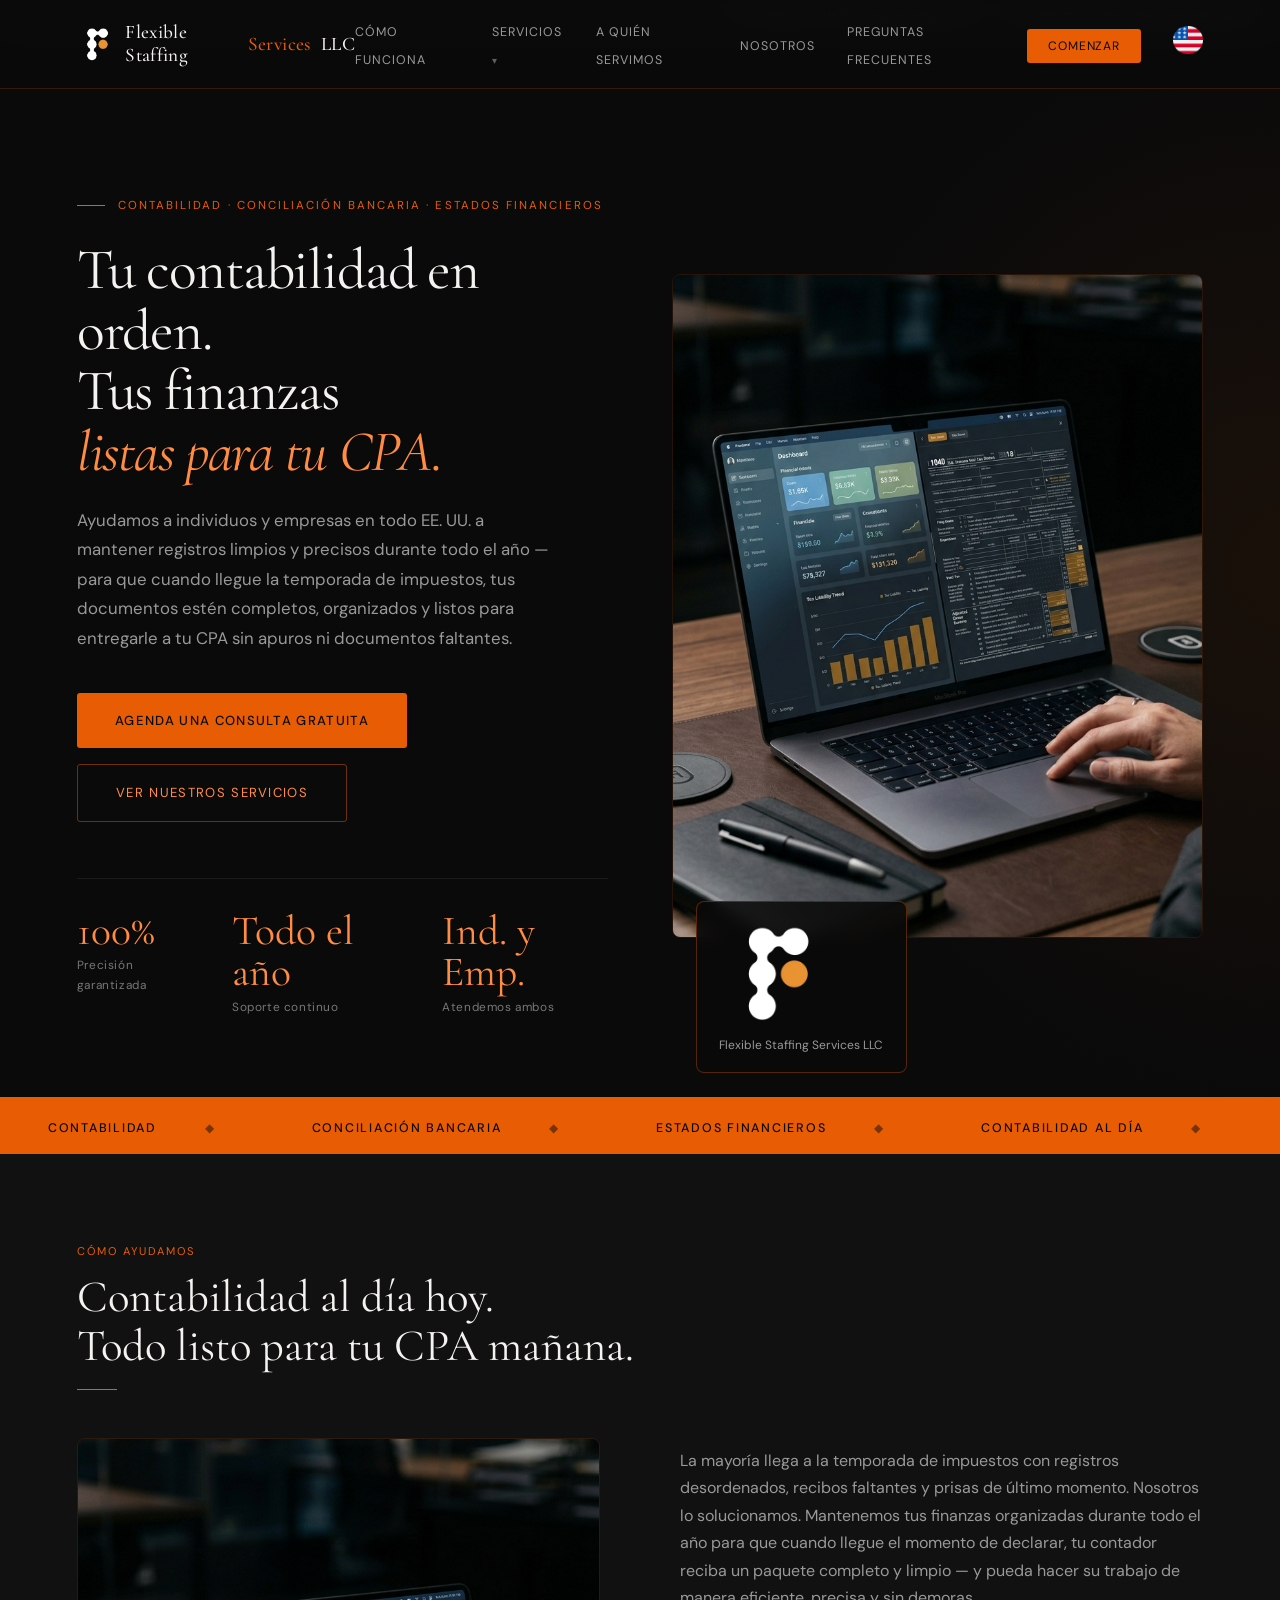
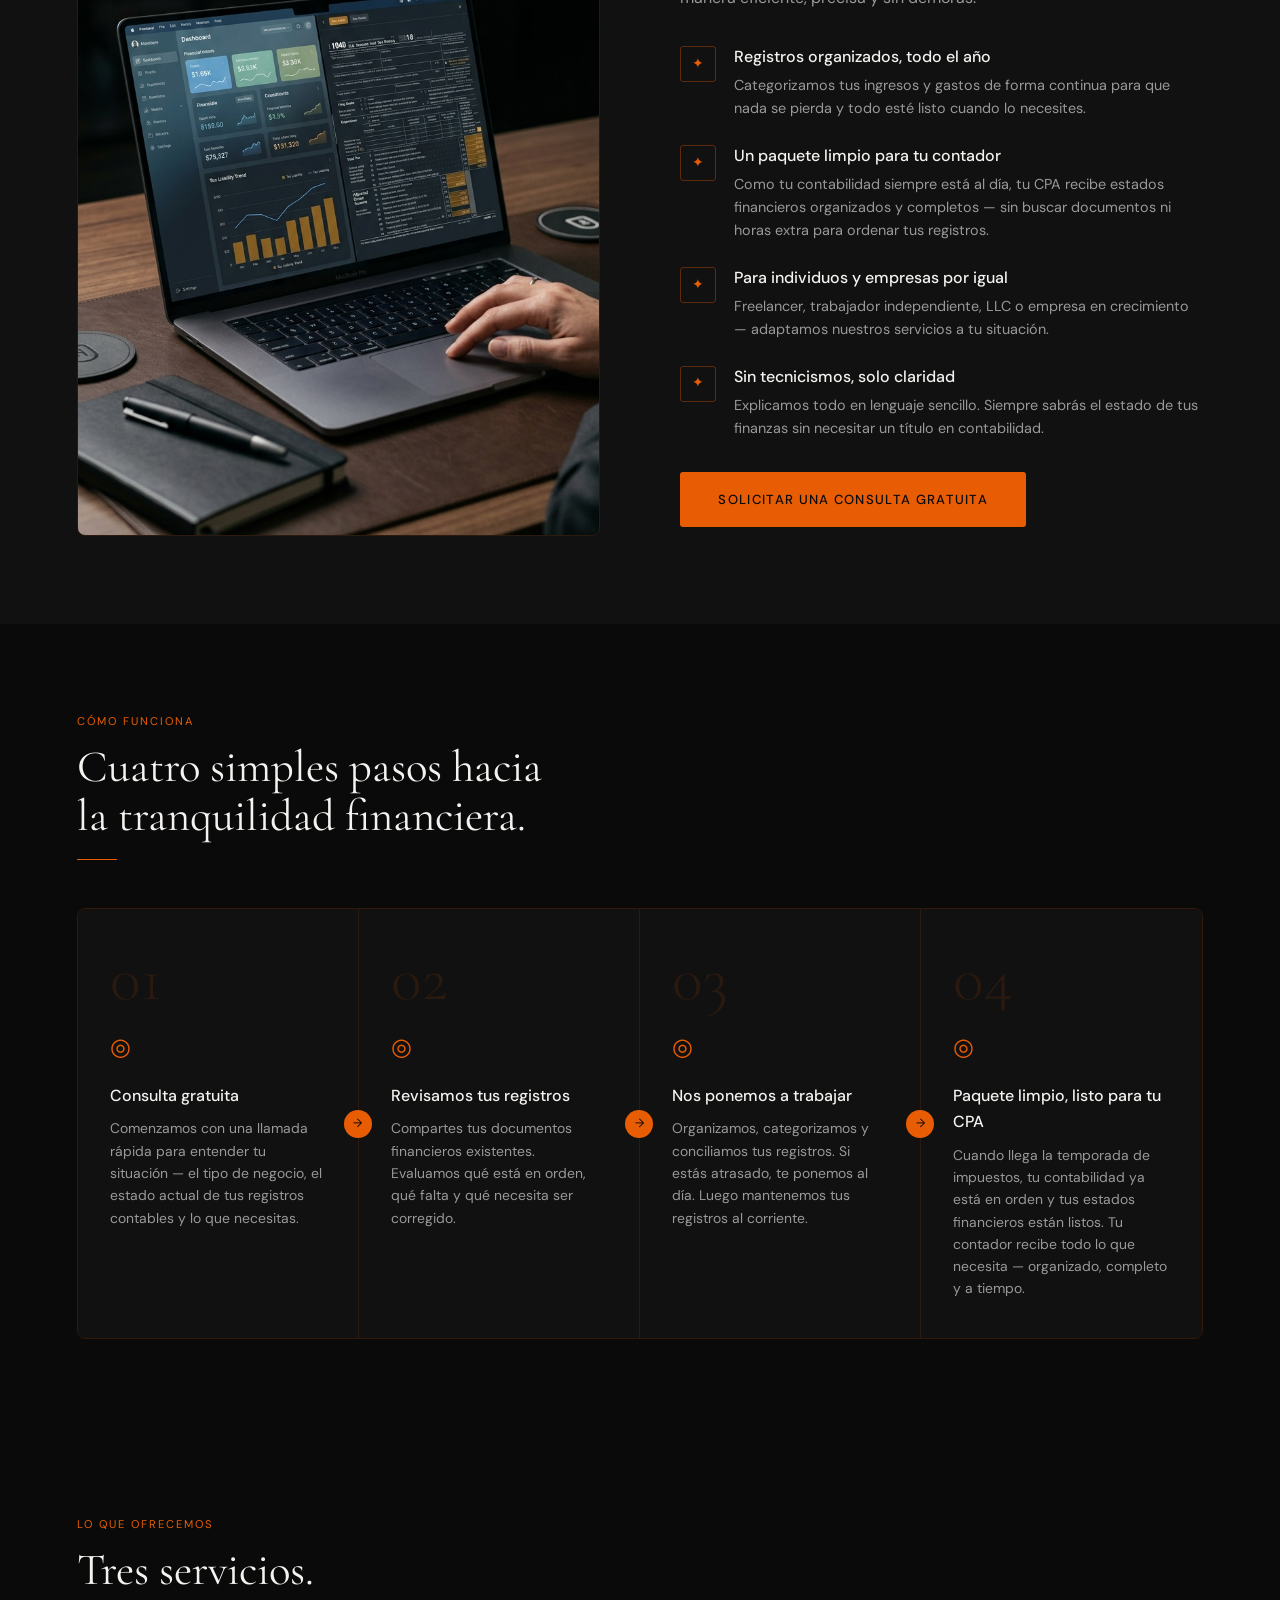
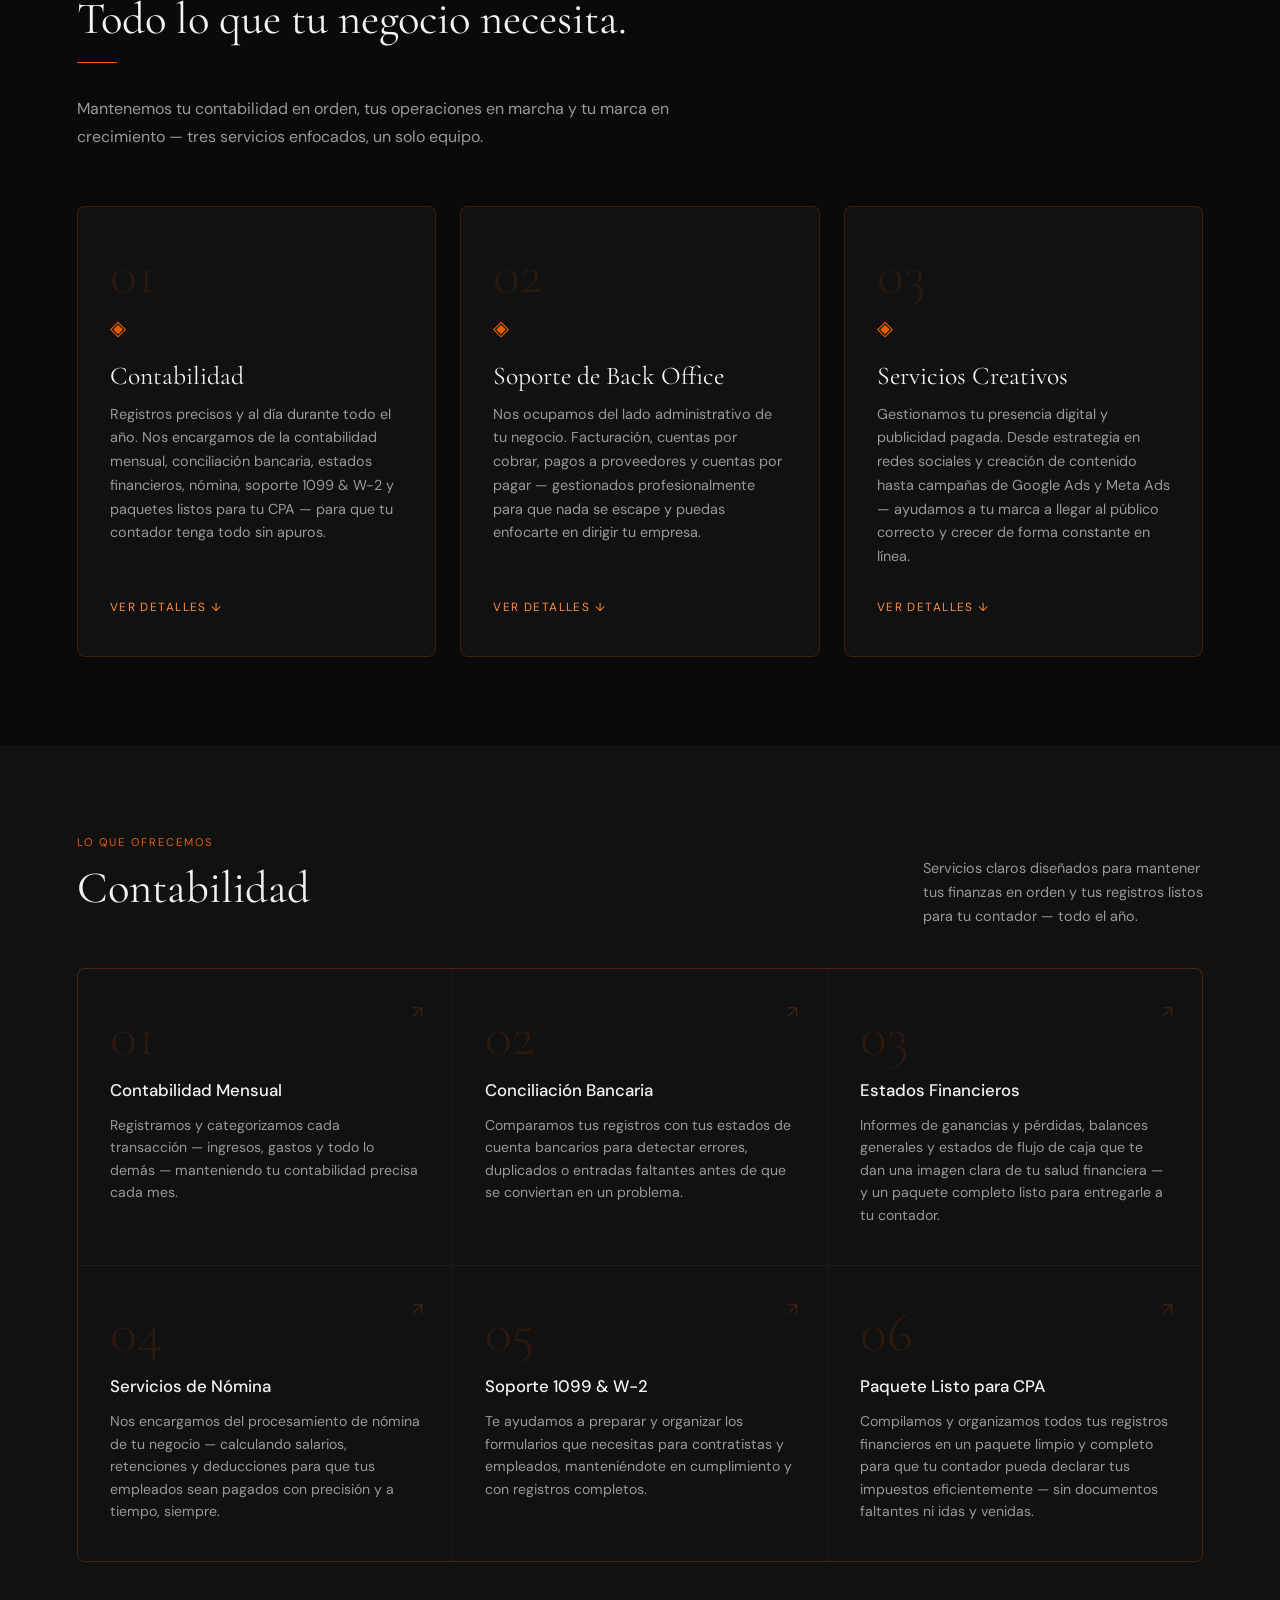
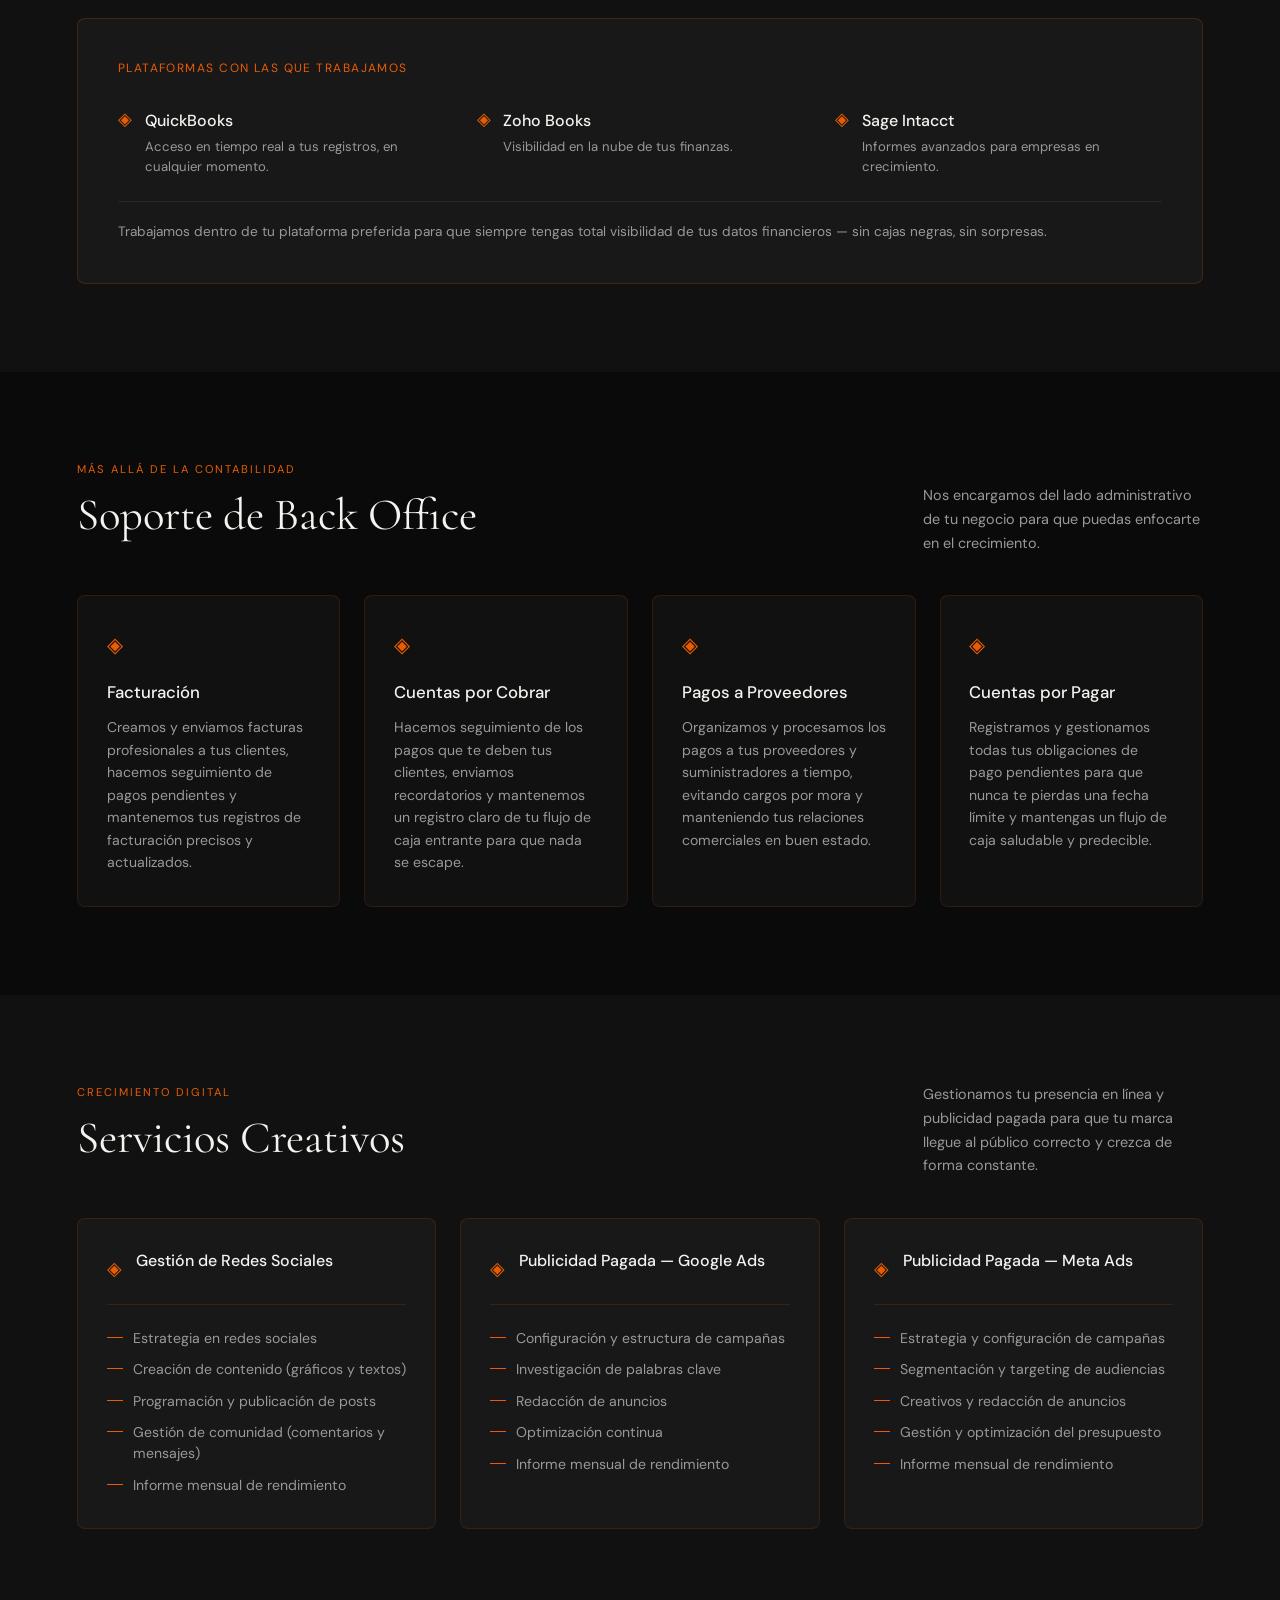
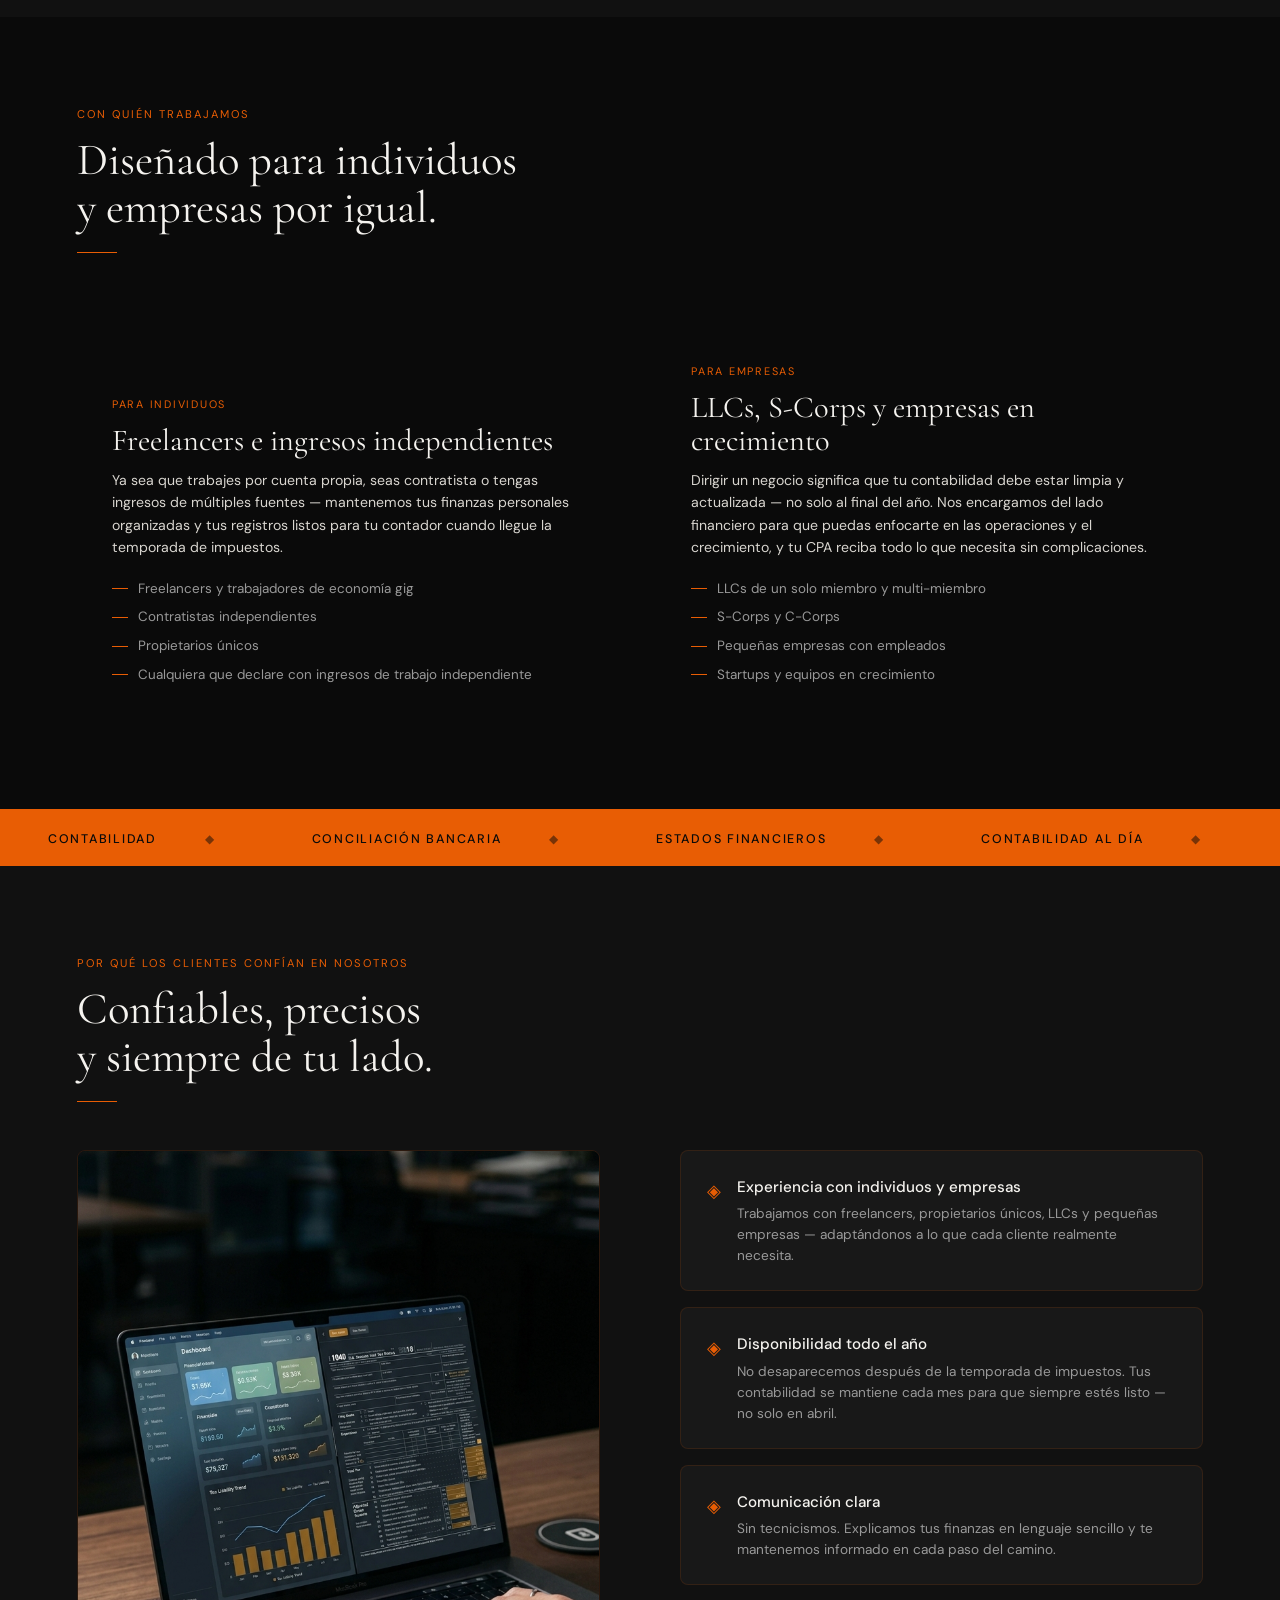
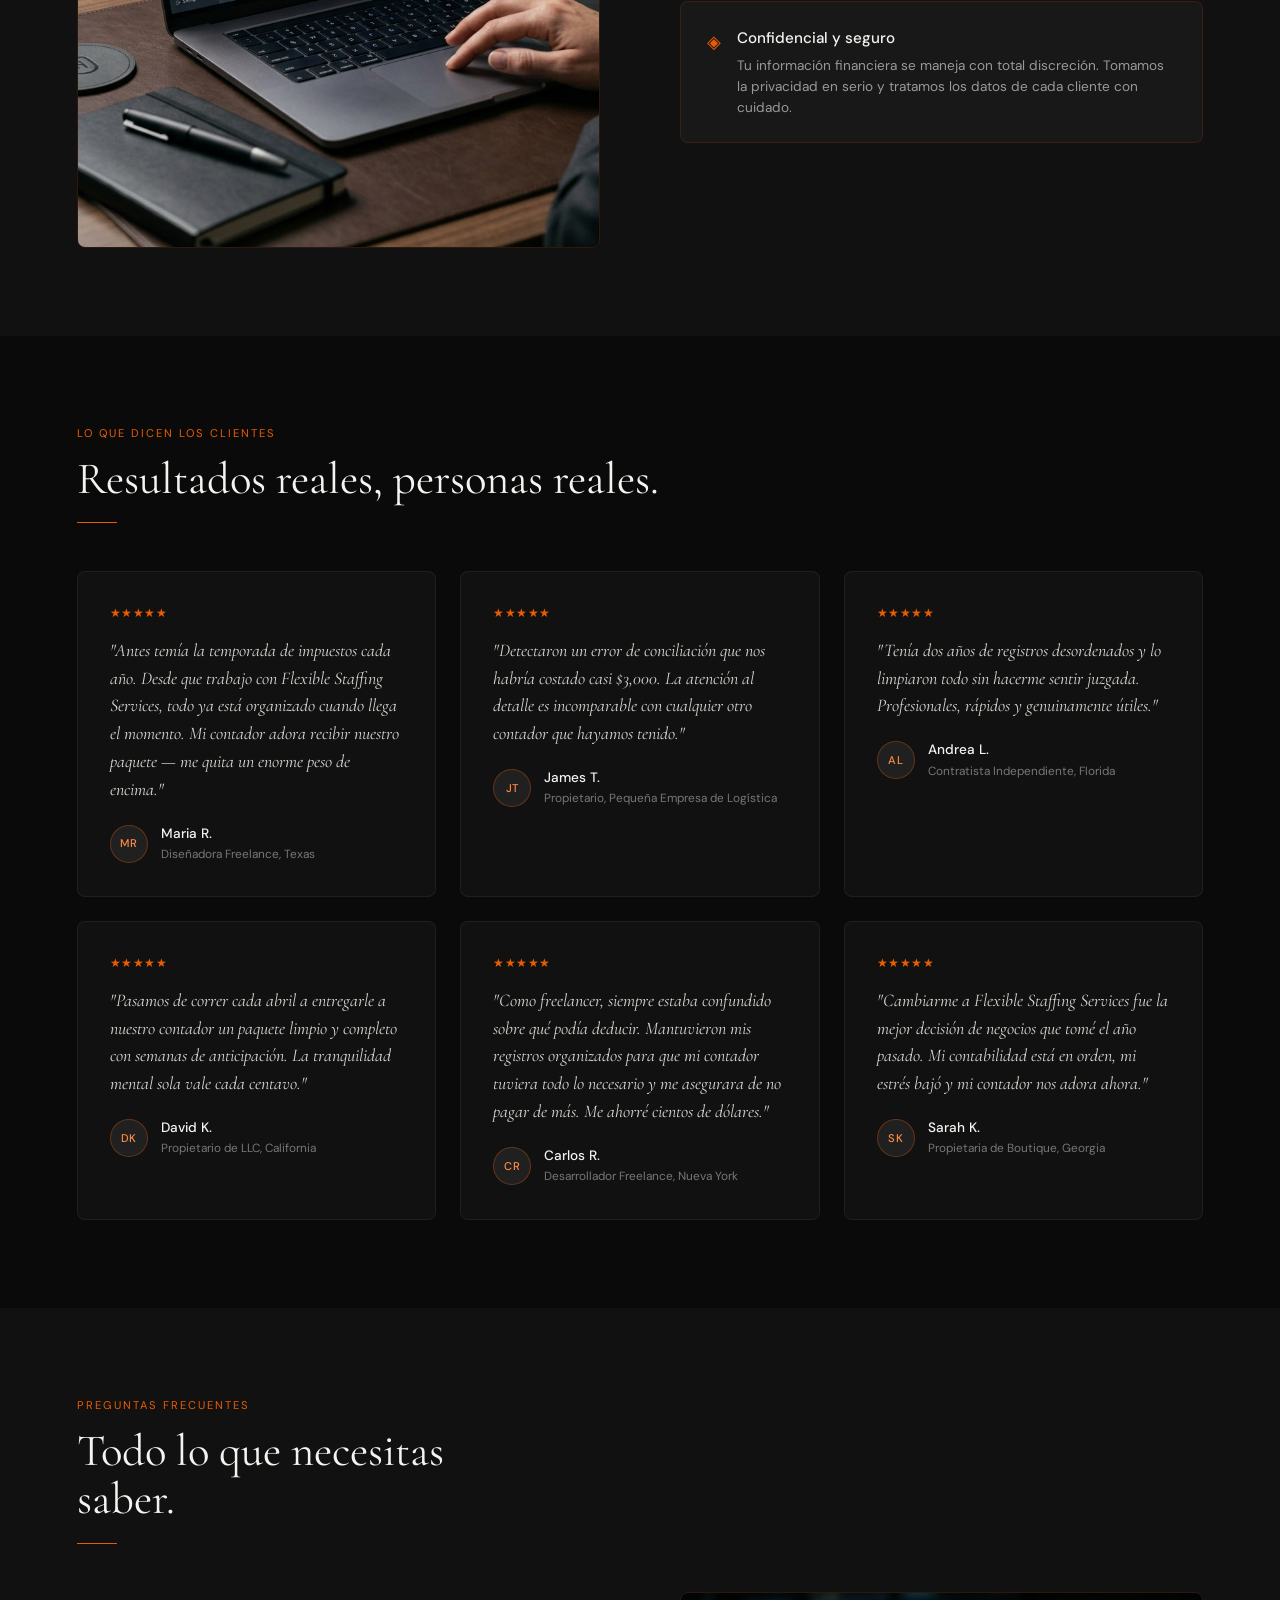
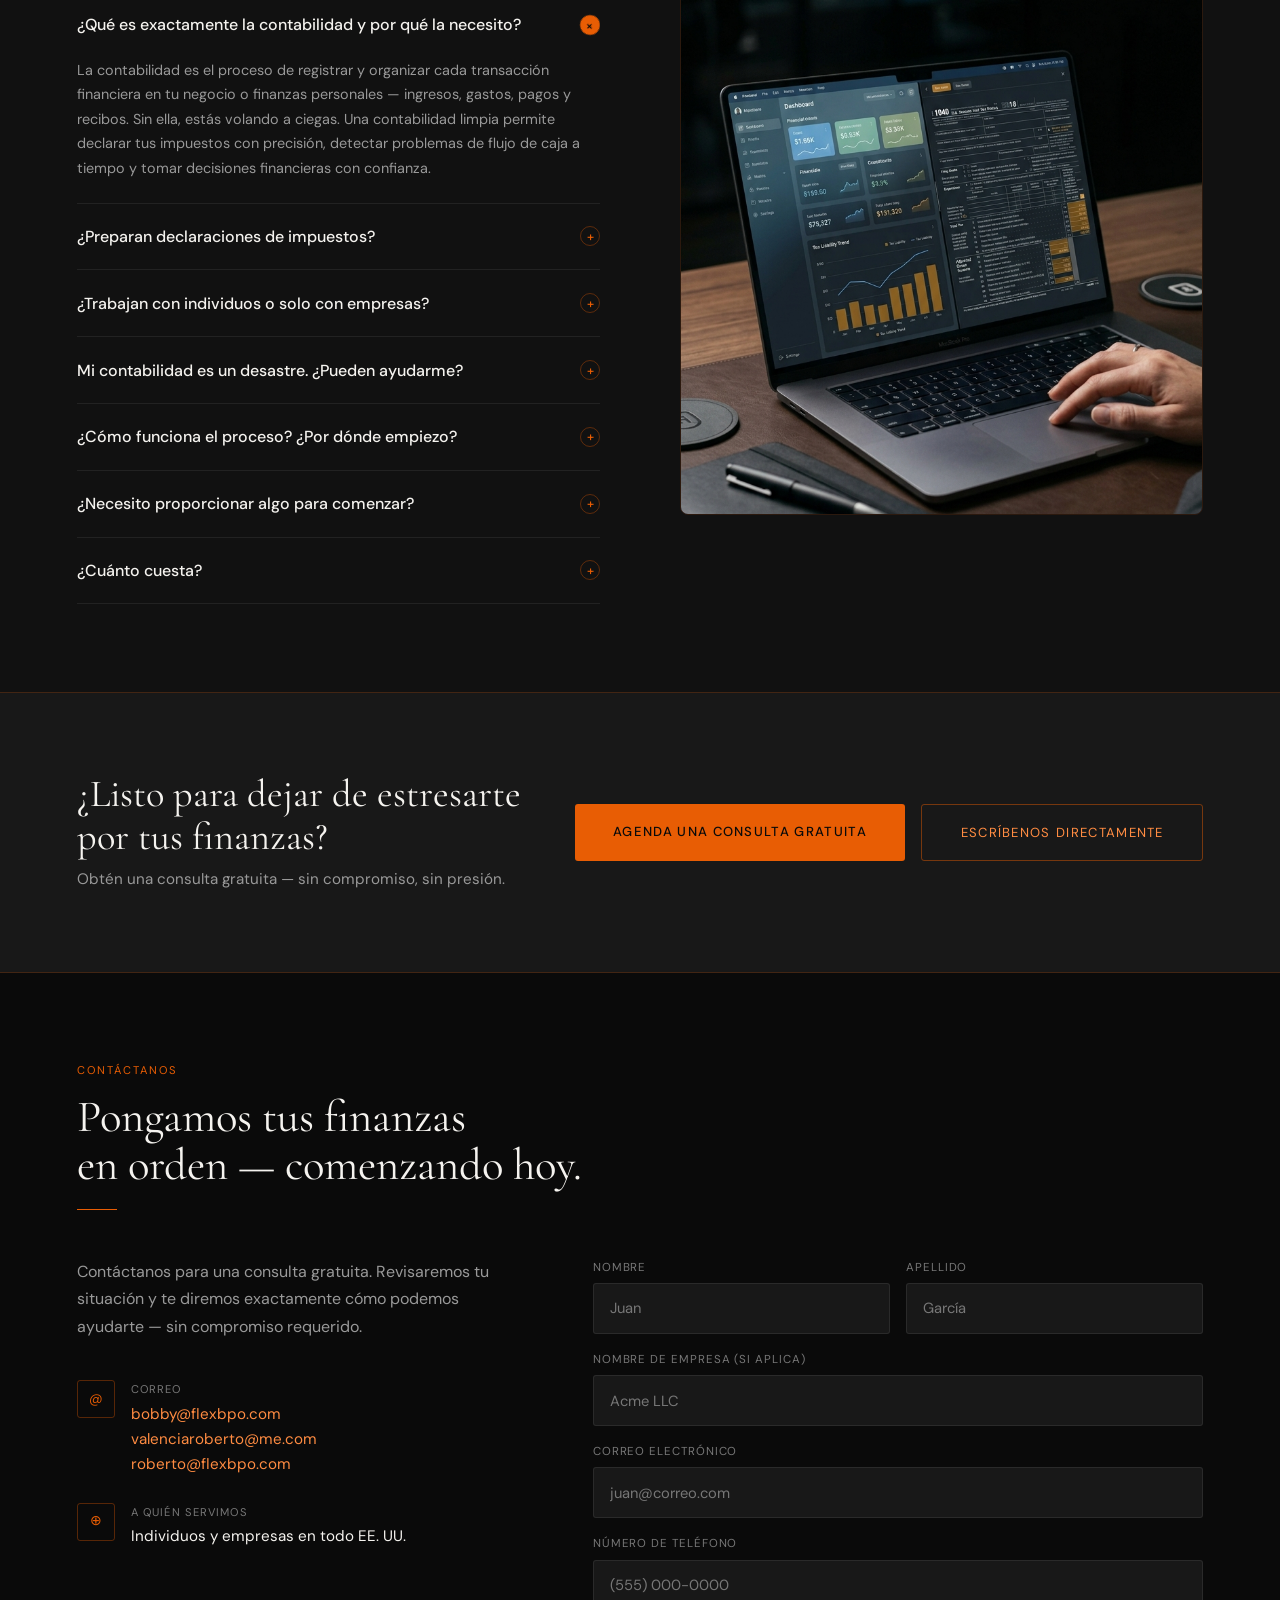
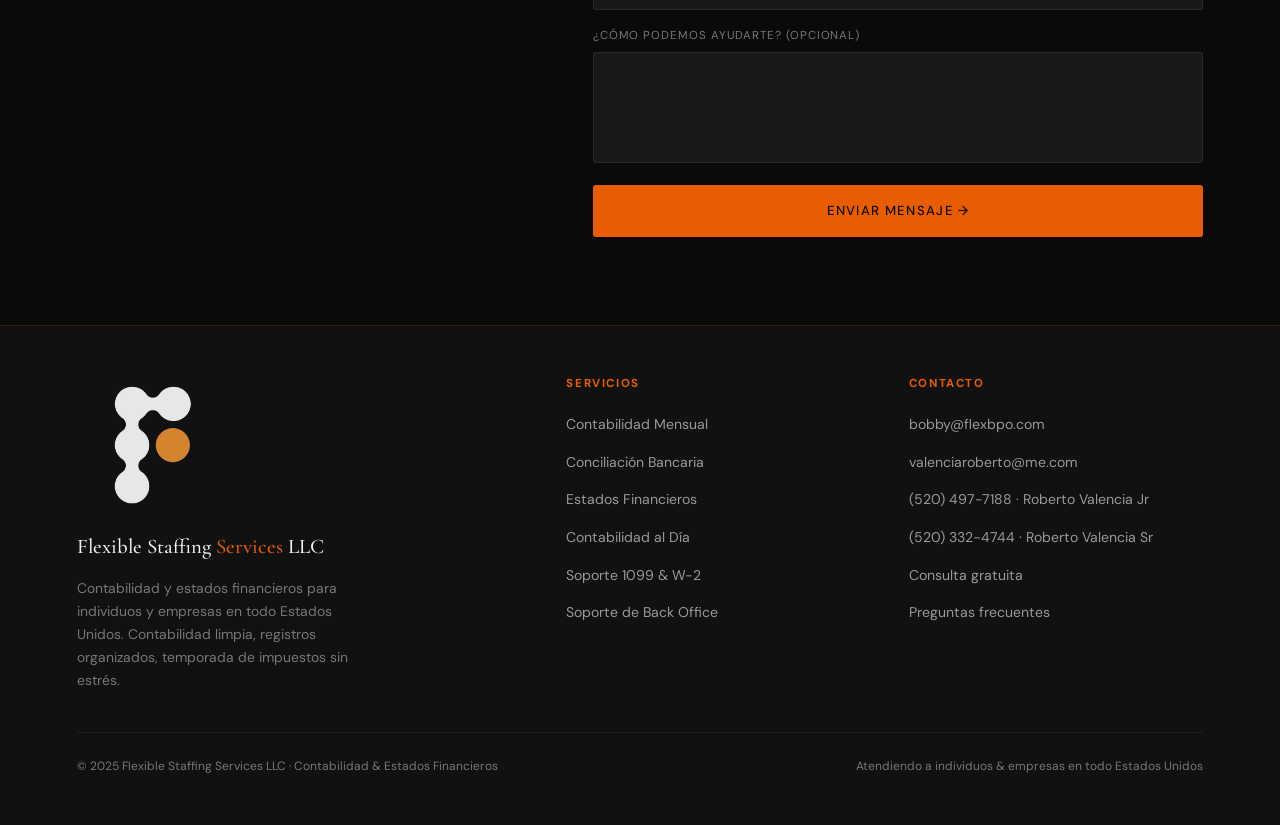
==== index.html @ 92f37fd9 "Add phone numbers to top bar and footer Co-Authored-By: Claude Sonnet 4.6 <noreply@anthropic.com>" ====
<!doctype html>
<html lang="es">
  <head>
    <meta charset="UTF-8" />
    <meta name="viewport" content="width=device-width, initial-scale=1.0" />
    <title>Flexible Staffing Services LLC – Contabilidad y Estados Financieros</title>
    <link
      href="https://fonts.googleapis.com/css2?family=Cormorant+Garamond:ital,wght@0,300;0,400;0,500;1,400&family=DM+Sans:wght@300;400;500&display=swap"
      rel="stylesheet"
    />
    <link rel="stylesheet" href="styles.css">

  </head>
  <body>
    <!-- TOP BAR -->
    <div style="background:#1a1a1a;border-bottom:1px solid #2e2e2e;padding:7px 2rem;display:flex;justify-content:flex-end;align-items:center;gap:2rem;font-size:0.78rem;color:#aaa;flex-wrap:wrap;">
      <a href="tel:5204977188" style="color:#aaa;text-decoration:none;display:flex;align-items:center;gap:6px;">
        <span style="color:var(--gold, #c9a84c);">📞</span>
        <span>(520) 497-7188</span>
        <span style="color:#666;">·</span>
        <span>Roberto Valencia Jr</span>
      </a>
      <a href="tel:5203324744" style="color:#aaa;text-decoration:none;display:flex;align-items:center;gap:6px;">
        <span style="color:var(--gold, #c9a84c);">📞</span>
        <span>(520) 332-4744</span>
        <span style="color:#666;">·</span>
        <span>Roberto Valencia Sr</span>
      </a>
    </div>

    <!-- NAV -->
    <nav>
      <div class="nav-logo">
        <img src="flexbpo-logo-nobg.png" alt="FlexBPO" class="nav-logo-img" style="height:38px;width:auto;max-height:38px;display:block;flex-shrink:0;" />
        Flexible Staffing <span>Services</span> LLC
      </div>
      <ul class="nav-links">
        <li><a href="#solution">Cómo funciona</a></li>
        <li class="nav-dropdown">
          <a href="#services-overview">Servicios</a>
          <ul class="dropdown-menu" style="list-style:none;">
            <li style="list-style:none;"><a href="#services">Contabilidad</a></li>
            <li style="list-style:none;"><a href="#backoffice">Back Office</a></li>
            <li style="list-style:none;"><a href="#creative">Servicios Creativos</a></li>
          </ul>
        </li>
        <li><a href="#who">A quién servimos</a></li>
        <li><a href="#trust">Nosotros</a></li>
        <li><a href="#faq">Preguntas frecuentes</a></li>
        <li><a href="#contact" class="nav-cta">Comenzar</a></li>
            <li><a href="index-en.html">
                <img
                  src="assets/imgs/united-states-circular.png"
                  alt="English"
                  style="width: 30px; height: 28px"
                />
              </a></li>
      </ul>
      <button class="hamburger" id="hamburger" aria-label="Abrir menú">
        <span></span><span></span><span></span>
      </button>
    </nav>

    <div class="mobile-menu" id="mobileMenu">
      <a href="#solution">Cómo funciona</a>
      <a href="#services-overview">Servicios</a>
      <a href="#who">A quién servimos</a>
      <a href="#trust">Nosotros</a>
      <a href="#faq">Preguntas frecuentes</a>
      <a href="#contact" class="mob-cta">Comenzar</a>
      <a href="index-en.html">
        <img
          src="assets/imgs/united-states-circular.png"
          alt="English"
          style="width: 30px; height: 28px"
        />
      </a>
    </div>

    <!-- ── HERO ── -->
    <section class="hero">
      <div class="hero-bg"></div>
      <div class="hero-left">
        <p class="hero-eyebrow">
          Contabilidad · Conciliación Bancaria · Estados Financieros
        </p>
        <h1>
          Tu contabilidad en orden.<br />Tus finanzas<br /><em>listas para tu CPA.</em>
        </h1>
        <p class="hero-sub">
          Ayudamos a individuos y empresas en todo EE. UU. a mantener registros
          limpios y precisos durante todo el año — para que cuando llegue la
          temporada de impuestos, tus documentos estén completos, organizados y
          listos para entregarle a tu CPA sin apuros ni documentos faltantes.
        </p>
        <div class="btn-group">
          <a href="#contact" class="btn-primary"
            >Agenda una consulta gratuita</a
          >
          <a href="#services-overview" class="btn-ghost">Ver nuestros servicios</a>
        </div>
        <div class="hero-stats">
          <div>
            <div class="stat-num">100%</div>
            <div class="stat-label">Precisión garantizada</div>
          </div>
          <div>
            <div class="stat-num">Todo el año</div>
            <div class="stat-label">Soporte continuo</div>
          </div>
          <div>
            <div class="stat-num">Ind. y Emp.</div>
            <div class="stat-label">Atendemos ambos</div>
          </div>
        </div>
      </div>
      <div class="hero-right">
        <div class="hero-img-wrap">
          <img src="/assets/imgs/Gemini_Generated_Image_t8x8gat8x8gat8x8.png" style="width:100%;height:100%;object-fit:cover"/>
          </div>
          <div class="hero-img-badge">
            <img src="flexbpo-logo-nobg.png" alt="FlexBPO" class="hero-badge-logo" />
            <div class="badge-big-label">Flexible Staffing Services LLC</div>
          </div>
        </div>
      </div>
    </section>

    <!-- ── TICKER ── -->
    <div class="ticker-wrap">
      <div class="ticker-track">
        <span class="ticker-item">Contabilidad</span>
        <span class="ticker-item">Conciliación Bancaria</span>
        <span class="ticker-item">Estados Financieros</span>
        <span class="ticker-item">Contabilidad al Día</span>
        <span class="ticker-item">Soporte 1099 &amp; W-2</span>
        <span class="ticker-item">Informes de Ganancias y Pérdidas</span>
        <span class="ticker-item">Individuos y Empresas</span>
        <span class="ticker-item">Soporte Todo el Año</span>
        <!-- duplicate for seamless loop -->
        <span class="ticker-item">Contabilidad</span>
        <span class="ticker-item">Conciliación Bancaria</span>
        <span class="ticker-item">Estados Financieros</span>
        <span class="ticker-item">Contabilidad al Día</span>
        <span class="ticker-item">Soporte 1099 &amp; W-2</span>
        <span class="ticker-item">Informes de Ganancias y Pérdidas</span>
        <span class="ticker-item">Individuos y Empresas</span>
        <span class="ticker-item">Soporte Todo el Año</span>
      </div>
    </div>

    <!-- ── SOLUTION ── -->
    <section class="solution" id="solution">
      <p class="section-tag">Cómo ayudamos</p>
      <h2 class="section-title">
        Contabilidad al día hoy.<br />Todo listo para tu CPA mañana.
      </h2>
      <div class="divider"></div>
      <div class="solution-inner">
        <div class="solution-img-wrap">
          <div class="img-placeholder">
            <img src="/assets/imgs/Gemini_Generated_Image_t8x8gat8x8gat8x8.png" style="width:100%;height:100%;object-fit:cover"/>
          </div>
        </div>
        <div>
          <p class="section-sub" style="margin-bottom: 2rem">
            La mayoría llega a la temporada de impuestos con registros
            desordenados, recibos faltantes y prisas de último momento. Nosotros
            lo solucionamos. Mantenemos tus finanzas organizadas durante todo el
            año para que cuando llegue el momento de declarar, tu contador reciba
            un paquete completo y limpio — y pueda hacer su trabajo de manera
            eficiente, precisa y sin demoras.
          </p>
          <div class="solution-points">
            <div class="point">
              <div class="point-icon">✦</div>
              <div class="point-text">
                <h4>Registros organizados, todo el año</h4>
                <p>
                  Categorizamos tus ingresos y gastos de forma continua para que
                  nada se pierda y todo esté listo cuando lo necesites.
                </p>
              </div>
            </div>
            <div class="point">
              <div class="point-icon">✦</div>
              <div class="point-text">
                <h4>Un paquete limpio para tu contador</h4>
                <p>
                  Como tu contabilidad siempre está al día, tu CPA recibe estados
                  financieros organizados y completos — sin buscar documentos ni
                  horas extra para ordenar tus registros.
                </p>
              </div>
            </div>
            <div class="point">
              <div class="point-icon">✦</div>
              <div class="point-text">
                <h4>Para individuos y empresas por igual</h4>
                <p>
                  Freelancer, trabajador independiente, LLC o empresa en
                  crecimiento — adaptamos nuestros servicios a tu situación.
                </p>
              </div>
            </div>
            <div class="point">
              <div class="point-icon">✦</div>
              <div class="point-text">
                <h4>Sin tecnicismos, solo claridad</h4>
                <p>
                  Explicamos todo en lenguaje sencillo. Siempre sabrás el estado
                  de tus finanzas sin necesitar un título en contabilidad.
                </p>
              </div>
            </div>
          </div>
          <a
            href="#contact"
            class="btn-primary"
            style="display: inline-block; margin-top: 2rem"
            >Solicitar una consulta gratuita</a
          >
        </div>
      </div>
    </section>

    <!-- ── PROCESS ── -->
    <section class="process" id="process">
      <p class="section-tag">Cómo funciona</p>
      <h2 class="section-title">
        Cuatro simples pasos hacia<br />la tranquilidad financiera.
      </h2>
      <div class="divider"></div>
      <div class="process-steps">
        <div class="process-step">
          <div class="step-num">01</div>
          <div class="step-icon">◎</div>
          <h3>Consulta gratuita</h3>
          <p>
            Comenzamos con una llamada rápida para entender tu situación — el
            tipo de negocio, el estado actual de tus registros contables y lo que necesitas.
          </p>
          <div class="step-arrow">→</div>
        </div>
        <div class="process-step">
          <div class="step-num">02</div>
          <div class="step-icon">◎</div>
          <h3>Revisamos tus registros</h3>
          <p>
            Compartes tus documentos financieros existentes. Evaluamos qué está
            en orden, qué falta y qué necesita ser corregido.
          </p>
          <div class="step-arrow">→</div>
        </div>
        <div class="process-step">
          <div class="step-num">03</div>
          <div class="step-icon">◎</div>
          <h3>Nos ponemos a trabajar</h3>
          <p>
            Organizamos, categorizamos y conciliamos tus registros. Si estás
            atrasado, te ponemos al día. Luego mantenemos tus registros al
            corriente.
          </p>
          <div class="step-arrow">→</div>
        </div>
        <div class="process-step">
          <div class="step-num">04</div>
          <div class="step-icon">◎</div>
          <h3>Paquete limpio, listo para tu CPA</h3>
          <p>
            Cuando llega la temporada de impuestos, tu contabilidad ya está en orden
            y tus estados financieros están listos. Tu contador recibe todo lo
            que necesita — organizado, completo y a tiempo.
          </p>
        </div>
      </div>
    </section>

    <!-- ── SERVICES OVERVIEW ── -->
    <section class="services-overview" id="services-overview">
      <p class="section-tag">Lo que ofrecemos</p>
      <h2 class="section-title">Tres servicios.<br />Todo lo que tu negocio necesita.</h2>
      <div class="divider"></div>
      <p class="section-sub" style="max-width: 600px; margin-bottom: 3.5rem">
        Mantenemos tu contabilidad en orden, tus operaciones en marcha y tu marca en crecimiento — tres servicios enfocados, un solo equipo.
      </p>
      <div class="svc-overview-grid">
        <a class="svc-overview-card" href="#services">
          <div class="svc-overview-num">01</div>
          <div class="svc-overview-icon">◈</div>
          <h3>Contabilidad</h3>
          <p>Registros precisos y al día durante todo el año. Nos encargamos de la contabilidad mensual, conciliación bancaria, estados financieros, nómina, soporte 1099 &amp; W-2 y paquetes listos para tu CPA — para que tu contador tenga todo sin apuros.</p>
          <span class="svc-overview-link">Ver detalles ↓</span>
        </a>
        <a class="svc-overview-card" href="#backoffice">
          <div class="svc-overview-num">02</div>
          <div class="svc-overview-icon">◈</div>
          <h3>Soporte de Back Office</h3>
          <p>Nos ocupamos del lado administrativo de tu negocio. Facturación, cuentas por cobrar, pagos a proveedores y cuentas por pagar — gestionados profesionalmente para que nada se escape y puedas enfocarte en dirigir tu empresa.</p>
          <span class="svc-overview-link">Ver detalles ↓</span>
        </a>
        <a class="svc-overview-card" href="#creative">
          <div class="svc-overview-num">03</div>
          <div class="svc-overview-icon">◈</div>
          <h3>Servicios Creativos</h3>
          <p>Gestionamos tu presencia digital y publicidad pagada. Desde estrategia en redes sociales y creación de contenido hasta campañas de Google Ads y Meta Ads — ayudamos a tu marca a llegar al público correcto y crecer de forma constante en línea.</p>
          <span class="svc-overview-link">Ver detalles ↓</span>
        </a>
      </div>
    </section>

    <!-- ── SERVICES ── -->
    <section class="services" id="services">
      <div class="services-header">
        <div>
          <p class="section-tag">Lo que ofrecemos</p>
          <h2 class="section-title">Contabilidad</h2>
        </div>
        <p
          style="max-width: 280px; font-size: 0.9rem; color: var(--gray-light)"
        >
          Servicios claros diseñados para mantener tus finanzas en orden y tus
          registros listos para tu contador — todo el año.
        </p>
      </div>
      <div class="services-grid">
        <div class="service-card" id="service-bookkeeping">
          <div class="service-num">01</div>
          <span class="service-arrow">↗</span>
          <h3>Contabilidad Mensual</h3>
          <p>
            Registramos y categorizamos cada transacción — ingresos, gastos y
            todo lo demás — manteniendo tu contabilidad precisa cada mes.
          </p>
        </div>
        <div class="service-card" id="service-reconciliation">
          <div class="service-num">02</div>
          <span class="service-arrow">↗</span>
          <h3>Conciliación Bancaria</h3>
          <p>
            Comparamos tus registros con tus estados de cuenta bancarios para
            detectar errores, duplicados o entradas faltantes antes de que se
            conviertan en un problema.
          </p>
        </div>
        <div class="service-card" id="service-financials">
          <div class="service-num">03</div>
          <span class="service-arrow">↗</span>
          <h3>Estados Financieros</h3>
          <p>
            Informes de ganancias y pérdidas, balances generales y estados de
            flujo de caja que te dan una imagen clara de tu salud financiera —
            y un paquete completo listo para entregarle a tu contador.
          </p>
        </div>
        <div class="service-card">
          <div class="service-num">04</div>
          <span class="service-arrow">↗</span>
          <h3>Servicios de Nómina</h3>
          <p>
            Nos encargamos del procesamiento de nómina de tu negocio —
            calculando salarios, retenciones y deducciones para que tus
            empleados sean pagados con precisión y a tiempo, siempre.
          </p>
        </div>
        <div class="service-card">
          <div class="service-num">05</div>
          <span class="service-arrow">↗</span>
          <h3>Soporte 1099 &amp; W-2</h3>
          <p>
            Te ayudamos a preparar y organizar los formularios que necesitas
            para contratistas y empleados, manteniéndote en cumplimiento y con
            registros completos.
          </p>
        </div>
        <div class="service-card">
          <div class="service-num">06</div>
          <span class="service-arrow">↗</span>
          <h3>Paquete Listo para CPA</h3>
          <p>
            Compilamos y organizamos todos tus registros financieros en un
            paquete limpio y completo para que tu contador pueda declarar tus
            impuestos eficientemente — sin documentos faltantes ni idas y
            venidas.
          </p>
        </div>
      </div>

      <!-- Platforms -->
      <div class="platforms-block">
        <p class="platforms-label">Plataformas con las que trabajamos</p>
        <div class="platforms-list">
          <div class="platform-item">
            <span class="platform-icon">◈</span>
            <div>
              <div class="platform-name">QuickBooks</div>
              <div class="platform-desc">Acceso en tiempo real a tus registros, en cualquier momento.</div>
            </div>
          </div>
          <div class="platform-item">
            <span class="platform-icon">◈</span>
            <div>
              <div class="platform-name">Zoho Books</div>
              <div class="platform-desc">Visibilidad en la nube de tus finanzas.</div>
            </div>
          </div>
          <div class="platform-item">
            <span class="platform-icon">◈</span>
            <div>
              <div class="platform-name">Sage Intacct</div>
              <div class="platform-desc">Informes avanzados para empresas en crecimiento.</div>
            </div>
          </div>
        </div>
        <p class="platforms-note">Trabajamos dentro de tu plataforma preferida para que siempre tengas total visibilidad de tus datos financieros — sin cajas negras, sin sorpresas.</p>
      </div>
    </section>

    <!-- ── BACK OFFICE ── -->
    <section class="backoffice" id="backoffice">
      <div class="services-header">
        <div>
          <p class="section-tag">Más allá de la contabilidad</p>
          <h2 class="section-title">Soporte de Back Office</h2>
        </div>
        <p
          style="max-width: 280px; font-size: 0.9rem; color: var(--gray-light)"
        >
          Nos encargamos del lado administrativo de tu negocio para que puedas
          enfocarte en el crecimiento.
        </p>
      </div>
      <div class="backoffice-grid">
        <div class="backoffice-card">
          <div class="backoffice-icon">◈</div>
          <h3>Facturación</h3>
          <p>
            Creamos y enviamos facturas profesionales a tus clientes, hacemos
            seguimiento de pagos pendientes y mantenemos tus registros de
            facturación precisos y actualizados.
          </p>
        </div>
        <div class="backoffice-card">
          <div class="backoffice-icon">◈</div>
          <h3>Cuentas por Cobrar</h3>
          <p>
            Hacemos seguimiento de los pagos que te deben tus clientes, enviamos
            recordatorios y mantenemos un registro claro de tu flujo de caja
            entrante para que nada se escape.
          </p>
        </div>
        <div class="backoffice-card">
          <div class="backoffice-icon">◈</div>
          <h3>Pagos a Proveedores</h3>
          <p>
            Organizamos y procesamos los pagos a tus proveedores y suministradores
            a tiempo, evitando cargos por mora y manteniendo tus relaciones
            comerciales en buen estado.
          </p>
        </div>
        <div class="backoffice-card">
          <div class="backoffice-icon">◈</div>
          <h3>Cuentas por Pagar</h3>
          <p>
            Registramos y gestionamos todas tus obligaciones de pago pendientes
            para que nunca te pierdas una fecha límite y mantengas un flujo de
            caja saludable y predecible.
          </p>
        </div>
      </div>
    </section>

    <!-- ── CREATIVE SERVICES ── -->
    <section class="creative" id="creative">
      <div class="services-header">
        <div>
          <p class="section-tag">Crecimiento digital</p>
          <h2 class="section-title">Servicios Creativos</h2>
        </div>
        <p style="max-width: 280px; font-size: 0.9rem; color: var(--gray-light)">
          Gestionamos tu presencia en línea y publicidad pagada para que tu marca llegue al público correcto y crezca de forma constante.
        </p>
      </div>
      <div class="creative-grid">
        <div class="creative-card">
          <div class="creative-card-header">
            <div class="creative-icon">◈</div>
            <h3>Gestión de Redes Sociales</h3>
          </div>
          <ul class="creative-list">
            <li>Estrategia en redes sociales</li>
            <li>Creación de contenido (gráficos y textos)</li>
            <li>Programación y publicación de posts</li>
            <li>Gestión de comunidad (comentarios y mensajes)</li>
            <li>Informe mensual de rendimiento</li>
          </ul>
        </div>
        <div class="creative-card">
          <div class="creative-card-header">
            <div class="creative-icon">◈</div>
            <h3>Publicidad Pagada — Google Ads</h3>
          </div>
          <ul class="creative-list">
            <li>Configuración y estructura de campañas</li>
            <li>Investigación de palabras clave</li>
            <li>Redacción de anuncios</li>
            <li>Optimización continua</li>
            <li>Informe mensual de rendimiento</li>
          </ul>
        </div>
        <div class="creative-card">
          <div class="creative-card-header">
            <div class="creative-icon">◈</div>
            <h3>Publicidad Pagada — Meta Ads</h3>
          </div>
          <ul class="creative-list">
            <li>Estrategia y configuración de campañas</li>
            <li>Segmentación y targeting de audiencias</li>
            <li>Creativos y redacción de anuncios</li>
            <li>Gestión y optimización del presupuesto</li>
            <li>Informe mensual de rendimiento</li>
          </ul>
        </div>
      </div>
    </section>

    <!-- ── WHO WE SERVE ── -->
    <section class="who" id="who">
      <p class="section-tag">Con quién trabajamos</p>
      <h2 class="section-title">
        Diseñado para individuos<br />y empresas por igual.
      </h2>
      <div class="divider"></div>
      <div class="who-grid">
        <div class="who-card">
          <div class="who-card-img"></div>
          <div class="who-card-overlay"></div>
          <div class="who-card-body">
            <div class="who-tag">Para individuos</div>
            <h3>Freelancers e ingresos independientes</h3>
            <p>
              Ya sea que trabajes por cuenta propia, seas contratista o tengas
              ingresos de múltiples fuentes — mantenemos tus finanzas personales
              organizadas y tus registros listos para tu contador cuando llegue
              la temporada de impuestos.
            </p>
            <ul class="who-list">
              <li>Freelancers y trabajadores de economía gig</li>
              <li>Contratistas independientes</li>
              <li>Propietarios únicos</li>
              <li>Cualquiera que declare con ingresos de trabajo independiente</li>
            </ul>
          </div>
        </div>
        <div class="who-card">
          <div class="who-card-img"></div>
          <div class="who-card-overlay"></div>
          <div class="who-card-body">
            <div class="who-tag">Para empresas</div>
            <h3>LLCs, S-Corps y empresas en crecimiento</h3>
            <p>
              Dirigir un negocio significa que tu contabilidad debe estar limpia y
              actualizada — no solo al final del año. Nos encargamos del lado
              financiero para que puedas enfocarte en las operaciones y el
              crecimiento, y tu CPA reciba todo lo que necesita sin complicaciones.
            </p>
            <ul class="who-list">
              <li>LLCs de un solo miembro y multi-miembro</li>
              <li>S-Corps y C-Corps</li>
              <li>Pequeñas empresas con empleados</li>
              <li>Startups y equipos en crecimiento</li>
            </ul>
          </div>
        </div>
      </div>
    </section>

    <!-- ── TICKER ── -->
    <div class="ticker-wrap">
      <div class="ticker-track">
        <span class="ticker-item">Contabilidad</span>
        <span class="ticker-item">Conciliación Bancaria</span>
        <span class="ticker-item">Estados Financieros</span>
        <span class="ticker-item">Contabilidad al Día</span>
        <span class="ticker-item">Soporte 1099 &amp; W-2</span>
        <span class="ticker-item">Informes de Ganancias y Pérdidas</span>
        <span class="ticker-item">Individuos y Empresas</span>
        <span class="ticker-item">Soporte Todo el Año</span>
        <!-- duplicate for seamless loop -->
        <span class="ticker-item">Contabilidad</span>
        <span class="ticker-item">Conciliación Bancaria</span>
        <span class="ticker-item">Estados Financieros</span>
        <span class="ticker-item">Contabilidad al Día</span>
        <span class="ticker-item">Soporte 1099 &amp; W-2</span>
        <span class="ticker-item">Informes de Ganancias y Pérdidas</span>
        <span class="ticker-item">Individuos y Empresas</span>
        <span class="ticker-item">Soporte Todo el Año</span>
      </div>
    </div>

    <!-- ── TRUST ── -->
    <section class="trust" id="trust">
      <p class="section-tag">Por qué los clientes confían en nosotros</p>
      <h2 class="section-title">
        Confiables, precisos<br />y siempre de tu lado.
      </h2>
      <div class="divider"></div>
      <div class="trust-inner">
        <div class="trust-img-wrap">
          <div class="img-placeholder">
            <img src="/assets/imgs/Gemini_Generated_Image_t8x8gat8x8gat8x8.png" style="width:100%;height:100%;object-fit:cover"/>
          </div>
        </div>
        <div class="trust-right">
          <div class="trust-badges">
            <div class="trust-badge">
              <div class="badge-icon">◈</div>
              <div>
                <div class="badge-title">
                  Experiencia con individuos y empresas
                </div>
                <div class="badge-desc">
                  Trabajamos con freelancers, propietarios únicos, LLCs y
                  pequeñas empresas — adaptándonos a lo que cada cliente
                  realmente necesita.
                </div>
              </div>
            </div>
            <div class="trust-badge">
              <div class="badge-icon">◈</div>
              <div>
                <div class="badge-title">Disponibilidad todo el año</div>
                <div class="badge-desc">
                  No desaparecemos después de la temporada de impuestos. Tus
                  contabilidad se mantiene cada mes para que siempre estés listo —
                  no solo en abril.
                </div>
              </div>
            </div>
            <div class="trust-badge">
              <div class="badge-icon">◈</div>
              <div>
                <div class="badge-title">Comunicación clara</div>
                <div class="badge-desc">
                  Sin tecnicismos. Explicamos tus finanzas en lenguaje sencillo
                  y te mantenemos informado en cada paso del camino.
                </div>
              </div>
            </div>
            <div class="trust-badge">
              <div class="badge-icon">◈</div>
              <div>
                <div class="badge-title">Confidencial y seguro</div>
                <div class="badge-desc">
                  Tu información financiera se maneja con total discreción.
                  Tomamos la privacidad en serio y tratamos los datos de cada
                  cliente con cuidado.
                </div>
              </div>
            </div>
          </div>
        </div>
      </div>
    </section>

    <!-- ── TESTIMONIALS ── -->
    <section class="testimonials-section" id="testimonials">
      <p class="section-tag">Lo que dicen los clientes</p>
      <h2 class="section-title">Resultados reales, personas reales.</h2>
      <div class="divider"></div>
      <div class="testimonials-grid">
        <div class="testimonial">
          <div class="stars">★★★★★</div>
          <p class="testimonial-quote">
            "Antes temía la temporada de impuestos cada año. Desde que trabajo
            con Flexible Staffing Services, todo ya está organizado cuando llega
            el momento. Mi contador adora recibir nuestro paquete — me quita un
            enorme peso de encima."
          </p>
          <div class="testimonial-author">
            <div class="author-avatar">MR</div>
            <div>
              <div class="author-name">Maria R.</div>
              <div class="author-role">Diseñadora Freelance, Texas</div>
            </div>
          </div>
        </div>
        <div class="testimonial">
          <div class="stars">★★★★★</div>
          <p class="testimonial-quote">
            "Detectaron un error de conciliación que nos habría costado casi
            $3,000. La atención al detalle es incomparable con cualquier otro
            contador que hayamos tenido."
          </p>
          <div class="testimonial-author">
            <div class="author-avatar">JT</div>
            <div>
              <div class="author-name">James T.</div>
              <div class="author-role">Propietario, Pequeña Empresa de Logística</div>
            </div>
          </div>
        </div>
        <div class="testimonial">
          <div class="stars">★★★★★</div>
          <p class="testimonial-quote">
            "Tenía dos años de registros desordenados y lo limpiaron todo sin
            hacerme sentir juzgada. Profesionales, rápidos y genuinamente
            útiles."
          </p>
          <div class="testimonial-author">
            <div class="author-avatar">AL</div>
            <div>
              <div class="author-name">Andrea L.</div>
              <div class="author-role">Contratista Independiente, Florida</div>
            </div>
          </div>
        </div>
        <div class="testimonial">
          <div class="stars">★★★★★</div>
          <p class="testimonial-quote">
            "Pasamos de correr cada abril a entregarle a nuestro contador un
            paquete limpio y completo con semanas de anticipación. La
            tranquilidad mental sola vale cada centavo."
          </p>
          <div class="testimonial-author">
            <div class="author-avatar">DK</div>
            <div>
              <div class="author-name">David K.</div>
              <div class="author-role">Propietario de LLC, California</div>
            </div>
          </div>
        </div>
        <div class="testimonial">
          <div class="stars">★★★★★</div>
          <p class="testimonial-quote">
            "Como freelancer, siempre estaba confundido sobre qué podía deducir.
            Mantuvieron mis registros organizados para que mi contador tuviera
            todo lo necesario y me asegurara de no pagar de más. Me ahorré
            cientos de dólares."
          </p>
          <div class="testimonial-author">
            <div class="author-avatar">CR</div>
            <div>
              <div class="author-name">Carlos R.</div>
              <div class="author-role">Desarrollador Freelance, Nueva York</div>
            </div>
          </div>
        </div>
        <div class="testimonial">
          <div class="stars">★★★★★</div>
          <p class="testimonial-quote">
            "Cambiarme a Flexible Staffing Services fue la mejor decisión de
            negocios que tomé el año pasado. Mi contabilidad está en orden, mi
            estrés bajó y mi contador nos adora ahora."
          </p>
          <div class="testimonial-author">
            <div class="author-avatar">SK</div>
            <div>
              <div class="author-name">Sarah K.</div>
              <div class="author-role">Propietaria de Boutique, Georgia</div>
            </div>
          </div>
        </div>
      </div>
    </section>

    <!-- ── FAQ ── -->
    <section class="faq" id="faq">
      <p class="section-tag">Preguntas frecuentes</p>
      <h2 class="section-title">Todo lo que necesitas<br />saber.</h2>
      <div class="divider"></div>
      <div class="faq-inner">
        <div class="faq-list">
          <div class="faq-item open">
            <button class="faq-q">
              ¿Qué es exactamente la contabilidad y por qué la necesito?
              <span class="faq-icon">+</span>
            </button>
            <div class="faq-a">
              <p>
                La contabilidad es el proceso de registrar y organizar cada
                transacción financiera en tu negocio o finanzas personales —
                ingresos, gastos, pagos y recibos. Sin ella, estás volando a
                ciegas. Una contabilidad limpia permite declarar tus impuestos con
                precisión, detectar problemas de flujo de caja a tiempo y tomar
                decisiones financieras con confianza.
              </p>
            </div>
          </div>
          <div class="faq-item">
            <button class="faq-q">
              ¿Preparan declaraciones de impuestos?
              <span class="faq-icon">+</span>
            </button>
            <div class="faq-a">
              <p>
                No — y eso es intencional. Nuestro enfoque es la contabilidad y
                los estados financieros: mantener tus registros limpios, precisos
                y organizados durante todo el año. Lo que hacemos es preparar
                todo lo que tu contador necesita para declarar tus impuestos
                eficientemente. Cuando llega la temporada fiscal, tu CPA recibe
                un paquete completo y bien organizado — lo que significa menos
                tiempo (y dinero) de su parte ordenando tus registros.
              </p>
            </div>
          </div>
          <div class="faq-item">
            <button class="faq-q">
              ¿Trabajan con individuos o solo con empresas?
              <span class="faq-icon">+</span>
            </button>
            <div class="faq-a">
              <p>
                Con ambos. Trabajamos con freelancers, contratistas independientes,
                propietarios únicos, LLCs, S-Corps y pequeñas empresas. Ya sea
                que seas una sola persona con ingresos de trabajo independiente
                o una empresa en crecimiento con empleados, adaptamos nuestros
                servicios a tu situación.
              </p>
            </div>
          </div>
          <div class="faq-item">
            <button class="faq-q">
              Mi contabilidad es un desastre. ¿Pueden ayudarme?
              <span class="faq-icon">+</span>
            </button>
            <div class="faq-a">
              <p>
                Por supuesto — es una de las situaciones más comunes con las
                que trabajamos. Ofrecemos servicios de contabilidad al día para
                revisar tus registros, limpiar todo y ponerte completamente al
                corriente. No juzgamos; solo lo arreglamos.
              </p>
            </div>
          </div>
          <div class="faq-item">
            <button class="faq-q">
              ¿Cómo funciona el proceso? ¿Por dónde empiezo?
              <span class="faq-icon">+</span>
            </button>
            <div class="faq-a">
              <p>
                Comienza con una consulta gratuita. Hablaremos de tu situación,
                evaluaremos lo que necesitas y elaboraremos un plan. Desde ahí,
                compartes tus documentos financieros y nos ponemos a trabajar.
                Todo el proceso de incorporación es sencillo y te guiamos en
                cada paso.
              </p>
            </div>
          </div>
          <div class="faq-item">
            <button class="faq-q">
              ¿Necesito proporcionar algo para comenzar?
              <span class="faq-icon">+</span>
            </button>
            <div class="faq-a">
              <p>
                Necesitaremos acceso a tus estados de cuenta bancarios, registros
                existentes (si los tienes) y algunos detalles básicos sobre tus
                ingresos y gastos. Te daremos una lista de verificación clara
                después de tu consulta para que sepas exactamente qué reunir —
                nada más de lo necesario.
              </p>
            </div>
          </div>
          <div class="faq-item">
            <button class="faq-q">
              ¿Cuánto cuesta? <span class="faq-icon">+</span>
            </button>
            <div class="faq-a">
              <p>
                El precio depende del alcance del trabajo — la complejidad de
                tus finanzas, cuántas transacciones tienes por mes y qué
                servicios necesitas. No tenemos tarifas ocultas. Todo se
                discute y acuerda por adelantado. Contáctanos y te daremos
                una cotización clara y honesta.
              </p>
            </div>
          </div>
        </div>
        <div class="faq-img-wrap">
          <div class="img-placeholder">
            <img src="/assets/imgs/Gemini_Generated_Image_t8x8gat8x8gat8x8.png" style="width:100%;height:100%;object-fit:cover"/>
          </div>
        </div>
      </div>
    </section>

    <!-- ── CTA BANNER ── -->
    <div class="cta-banner">
      <div class="cta-banner-text">
        <h2>¿Listo para dejar de estresarte<br />por tus finanzas?</h2>
        <p>Obtén una consulta gratuita — sin compromiso, sin presión.</p>
      </div>
      <div class="cta-banner-btns">
        <a href="#contact" class="btn-primary">Agenda una consulta gratuita</a>
        <a href="mailto:bobby@flexbpo.com" class="btn-ghost"
          >Escríbenos directamente</a
        >
      </div>
    </div>

    <!-- ── CONTACT ── -->
    <section class="contact" id="contact">
      <p class="section-tag">Contáctanos</p>
      <h2 class="section-title">
        Pongamos tus finanzas<br />en orden — comenzando hoy.
      </h2>
      <div class="divider"></div>
      <div class="contact-wrap">
        <div class="contact-info-block">
          <p class="section-sub" style="margin-bottom: 2.5rem">
            Contáctanos para una consulta gratuita. Revisaremos tu situación y
            te diremos exactamente cómo podemos ayudarte — sin compromiso
            requerido.
          </p>
          <div class="contact-detail">
            <div class="contact-icon">@</div>
            <div>
              <div class="contact-label">Correo</div>
              <div class="contact-val">
                <a href="mailto:bobby@flexbpo.com">bobby@flexbpo.com</a>
                 <br><a href="mailto:valenciaroberto@me.com"
                  >valenciaroberto@me.com</a
                ><br><a>roberto@flexbpo.com</a>
              </div>
            </div>
          </div>

          <div class="contact-detail">
            <div class="contact-icon">⊕</div>
            <div>
              <div class="contact-label">A quién servimos</div>
              <div class="contact-val">
                Individuos y empresas en todo EE. UU.
              </div>
            </div>
          </div>
        </div>
        <div>
          <div class="form-grid">
            <div class="form-group">
              <label>Nombre</label><input type="text" placeholder="Juan" />
            </div>
            <div class="form-group">
              <label>Apellido</label><input type="text" placeholder="García" />
            </div>
            <div class="form-group full">
              <label>Nombre de empresa (si aplica)</label
              ><input type="text" placeholder="Acme LLC" />
            </div>
            <div class="form-group full">
              <label>Correo electrónico</label
              ><input type="email" placeholder="juan@correo.com" />
            </div>
            <div class="form-group full">
              <label>Número de teléfono</label
              ><input type="tel" placeholder="(555) 000-0000" />
            </div>
            <div class="form-group full">
              <label>¿Cómo podemos ayudarte? (opcional)</label
              ><textarea
                rows="4"
                placeholder=""
              ></textarea>
            </div>
            <div class="form-submit">
              <button type="button">Enviar mensaje →</button>
            </div>
          </div>
        </div>
      </div>
    </section>

    <!-- ── FOOTER ── -->
    <footer>
      <div class="footer-inner">
        <div class="footer-brand">
          <img src="flexbpo-logo-nobg.png" alt="FlexBPO" class="footer-logo-img" />
          <div class="footer-logo">
            Flexible Staffing <span>Services</span> LLC
          </div>
          <p class="footer-tagline">
            Contabilidad y estados financieros para individuos y empresas en
            todo Estados Unidos. Contabilidad limpia, registros organizados,
            temporada de impuestos sin estrés.
          </p>
        </div>
        <div class="footer-col">
          <h4>Servicios</h4>
          <ul>
            <li><a href="#services">Contabilidad Mensual</a></li>
            <li><a href="#services">Conciliación Bancaria</a></li>
            <li><a href="#services">Estados Financieros</a></li>
            <li><a href="#services">Contabilidad al Día</a></li>
            <li><a href="#services">Soporte 1099 &amp; W-2</a></li>
            <li><a href="#backoffice">Soporte de Back Office</a></li>
          </ul>
        </div>
        <div class="footer-col">
          <h4>Contacto</h4>
          <ul>
            <li><a href="mailto:bobby@flexbpo.com">bobby@flexbpo.com</a></li>
            <li>
              <a href="mailto:valenciaroberto@me.com">valenciaroberto@me.com</a>
            </li>
            <li><a href="tel:5204977188">(520) 497-7188 · Roberto Valencia Jr</a></li>
            <li><a href="tel:5203324744">(520) 332-4744 · Roberto Valencia Sr</a></li>
            <li><a href="#contact">Consulta gratuita</a></li>
            <li><a href="#faq">Preguntas frecuentes</a></li>
          </ul>
        </div>
      </div>
      <div class="footer-bottom">
        <div class="footer-copy">
          © 2025 Flexible Staffing Services LLC · Contabilidad &amp; Estados Financieros
        </div>
        <div class="footer-copy">
          Atendiendo a individuos &amp; empresas en todo Estados Unidos
        </div>
      </div>
    </footer>

    <script>
      // Hamburger
      const hamburger = document.getElementById("hamburger");
      const mobileMenu = document.getElementById("mobileMenu");
      mobileMenu.querySelectorAll("a").forEach((a) => {
        a.addEventListener("click", () => {
          hamburger.classList.remove("open");
          mobileMenu.classList.remove("open");
          document.body.style.overflow = "";
        });
      });
      hamburger.addEventListener("click", () => {
        hamburger.classList.toggle("open");
        mobileMenu.classList.toggle("open");
        document.body.style.overflow = mobileMenu.classList.contains("open")
          ? "hidden"
          : "";
      });

      // FAQ accordion
      document.querySelectorAll(".faq-q").forEach((btn) => {
        btn.addEventListener("click", () => {
          const item = btn.parentElement;
          const isOpen = item.classList.contains("open");
          document
            .querySelectorAll(".faq-item")
            .forEach((i) => i.classList.remove("open"));
          if (!isOpen) item.classList.add("open");
        });
      });
    </script>
  </body>
</html>
---- styles.css ----
*,
*::before,
*::after {
  box-sizing: border-box;
  margin: 0;
  padding: 0;
}
:root {
  --black: #0a0a0a;
  --black-2: #111111;
  --black-3: #181818;
  --black-4: #202020;
  --black-5: #282828;
  --orange: #e85d04;
  --orange-bright: #ff6b1a;
  --orange-pale: #ff8c42;
  --orange-border: rgba(232, 93, 4, 0.35);
  --orange-dim: rgba(232, 93, 4, 0.08);
  --white: #f5f3ef;
  --white-soft: #d9d6d0;
  --gray: #777;
  --gray-light: #999;
  --radius: 3px;
  --radius-lg: 8px;
}
html {
  scroll-behavior: smooth;
}
body {
  font-family: "DM Sans", sans-serif;
  background: var(--black);
  color: var(--white);
  font-size: 17px;
  line-height: 1.65;
  overflow-x: hidden;
}

/* ── NAV ── */
nav {
  position: fixed;
  top: 0;
  left: 0;
  right: 0;
  z-index: 100;
  display: flex;
  align-items: center;
  justify-content: space-between;
  padding: 1rem 6%;
  background: rgba(10, 10, 10, 0.93);
  backdrop-filter: blur(14px);
  border-bottom: 0.5px solid rgba(232, 93, 4, 0.2);
}
.nav-logo {
  font-family: "Cormorant Garamond", serif;
  font-size: 1.2rem;
  font-weight: 500;
  color: var(--white);
  letter-spacing: 0.02em;
  line-height: 1.2;
  display: flex;
  align-items: center;
  gap: 0.65rem;
}
.nav-logo span {
  color: var(--orange);
}
.nav-logo-img {
  height: 42px;
  max-height: 42px;
  width: auto;
  max-width: 44px;
  flex-shrink: 0;
  display: block;
  object-fit: contain;
}
.nav-links {
  list-style: none;
  display: flex;
  gap: 2rem;
  align-items: center;
}
.nav-links a {
  text-decoration: none;
  font-size: 0.78rem;
  letter-spacing: 0.08em;
  text-transform: uppercase;
  color: var(--gray-light);
  transition: color 0.2s;
}
.nav-links a:hover {
  color: var(--orange);
}
.nav-cta {
  font-size: 0.76rem !important;
  color: var(--black) !important;
  background: var(--orange);
  padding: 0.55rem 1.3rem;
  border-radius: var(--radius);
  transition: background 0.2s !important;
}
.nav-cta:hover {
  background: var(--orange-bright) !important;
}
.hamburger {
  display: none;
  flex-direction: column;
  justify-content: center;
  gap: 5px;
  cursor: pointer;
  background: none;
  border: none;
  padding: 4px;
}
.hamburger span {
  display: block;
  width: 22px;
  height: 1.5px;
  background: var(--white);
  border-radius: 2px;
  transition:
    transform 0.25s,
    opacity 0.2s;
}
.hamburger.open span:nth-child(1) {
  transform: translateY(6.5px) rotate(45deg);
}
.hamburger.open span:nth-child(2) {
  opacity: 0;
}
.hamburger.open span:nth-child(3) {
  transform: translateY(-6.5px) rotate(-45deg);
}
.mobile-menu {
  display: none;
  position: fixed;
  top: 0;
  left: 0;
  right: 0;
  bottom: 0;
  z-index: 99;
  background: rgba(10, 10, 10, 0.97);
  flex-direction: column;
  align-items: center;
  justify-content: center;
  gap: 2.5rem;
}
.mobile-menu.open {
  display: flex;
}
.mobile-menu a {
  text-decoration: none;
  font-size: 1.6rem;
  font-family: "Cormorant Garamond", serif;
  color: var(--white);
  transition: color 0.2s;
}
.mobile-menu a:hover {
  color: var(--orange);
}
.mob-cta {
  font-family: "DM Sans", sans-serif !important;
  font-size: 0.85rem !important;
  letter-spacing: 0.1em;
  text-transform: uppercase;
  background: var(--orange);
  color: var(--black) !important;
  padding: 1rem 2.5rem;
  border-radius: var(--radius);
}

/* ── NAV DROPDOWN ── */
.nav-dropdown {
  position: relative;
}
.nav-dropdown > a::after {
  content: " ▾";
  font-size: 0.6rem;
  vertical-align: middle;
  opacity: 0.6;
}
.nav-dropdown .dropdown-menu {
  list-style: none;
  position: absolute;
  top: calc(100% + 10px);
  left: 50%;
  transform: translateX(-50%) translateY(-6px);
  background: rgba(14, 14, 14, 0.97);
  border: 0.5px solid rgba(232, 93, 4, 0.25);
  border-radius: var(--radius);
  min-width: 210px;
  padding: 0.4rem 0;
  backdrop-filter: blur(16px);
  visibility: hidden;
  opacity: 0;
  transition: opacity 0.2s ease, transform 0.2s ease, visibility 0.2s;
  z-index: 200;
}
.nav-dropdown:hover .dropdown-menu {
  visibility: visible;
  opacity: 1;
  transform: translateX(-50%) translateY(0);
}
.dropdown-menu li {
  list-style: none;
  border-bottom: 0.5px solid rgba(255, 255, 255, 0.05);
}
.dropdown-menu li:last-child {
  border-bottom: none;
}
.dropdown-menu li a {
  display: block;
  padding: 0.65rem 1.2rem;
  font-size: 0.72rem !important;
  letter-spacing: 0.07em;
  text-transform: uppercase;
  color: var(--gray-light) !important;
  white-space: nowrap;
  transition: color 0.18s, background 0.18s;
}
.dropdown-menu li a:hover {
  color: var(--orange) !important;
  background: rgba(232, 93, 4, 0.06);
}

/* ── SHARED ── */
section {
  padding: 5.5rem 6%;
}
.section-tag {
  font-size: 0.7rem;
  letter-spacing: 0.18em;
  text-transform: uppercase;
  color: var(--orange);
  margin-bottom: 0.8rem;
}
.section-title {
  font-family: "Cormorant Garamond", serif;
  font-size: clamp(2.4rem, 3.5vw, 3.4rem);
  font-weight: 400;
  line-height: 1.08;
  color: var(--white);
  margin-bottom: 1rem;
}
.section-sub {
  font-size: 1rem;
  color: var(--gray-light);
  line-height: 1.72;
}
.divider {
  width: 40px;
  height: 1px;
  background: var(--orange);
  margin: 1.2rem 0 2rem;
}
.btn-primary {
  display: inline-block;
  background: var(--orange);
  color: var(--black);
  text-decoration: none;
  font-size: 0.82rem;
  font-weight: 500;
  letter-spacing: 0.1em;
  text-transform: uppercase;
  padding: 1.05rem 2.4rem;
  border-radius: var(--radius);
  transition:
    background 0.2s,
    transform 0.15s;
}
.btn-primary:hover {
  background: var(--orange-bright);
  transform: translateY(-1px);
}
.btn-ghost {
  display: inline-block;
  border: 0.5px solid rgba(232, 93, 4, 0.45);
  color: var(--orange-pale);
  text-decoration: none;
  font-size: 0.82rem;
  letter-spacing: 0.1em;
  text-transform: uppercase;
  padding: 1.05rem 2.4rem;
  border-radius: var(--radius);
  transition:
    border-color 0.2s,
    color 0.2s;
}
.btn-ghost:hover {
  border-color: var(--orange);
  color: var(--orange);
}
.img-placeholder {
  width: 100%;
  height: 100%;
  min-height: 260px;
  background: var(--black-3);
  display: flex;
  flex-direction: column;
  align-items: center;
  justify-content: center;
  gap: 0.8rem;
  color: var(--gray);
  font-size: 0.78rem;
  letter-spacing: 0.08em;
  text-transform: uppercase;
  border-radius: var(--radius-lg);
}
.img-placeholder svg {
  opacity: 0.22;
  width: 44px;
  height: 44px;
  stroke: currentColor;
  fill: none;
  stroke-width: 1;
}

/* ── HERO ── */
.hero {
  min-height: 100vh;
  display: grid;
  grid-template-columns: 1fr 1fr;
  align-items: center;
  padding: 0 6%;
  padding-top: 80px;
  position: relative;
  overflow: hidden;
  gap: 4rem;
}
.hero-bg {
  position: absolute;
  inset: 0;
  background: radial-gradient(
    ellipse 60% 80% at 100% 50%,
    rgba(232, 93, 4, 0.07) 0%,
    transparent 65%
  );
}
.hero-left {
  position: relative;
  padding: 5rem 0;
}
.hero-eyebrow {
  font-size: 0.72rem;
  letter-spacing: 0.18em;
  text-transform: uppercase;
  color: var(--orange);
  margin-bottom: 1.6rem;
  display: flex;
  align-items: center;
  gap: 0.8rem;
}
.hero-eyebrow::before {
  content: "";
  display: block;
  width: 28px;
  height: 1px;
  background: var(--orange);
}
.hero h1 {
  font-family: "Cormorant Garamond", serif;
  font-size: clamp(3rem, 4.5vw, 5.2rem);
  font-weight: 400;
  line-height: 1.05;
  letter-spacing: -0.02em;
  color: var(--white);
  margin-bottom: 1.5rem;
}
.hero h1 em {
  font-style: italic;
  color: var(--orange-pale);
}
.hero-sub {
  font-size: 1.05rem;
  color: var(--gray-light);
  max-width: 480px;
  line-height: 1.75;
  margin-bottom: 2.5rem;
}
.btn-group {
  display: flex;
  gap: 1rem;
  flex-wrap: wrap;
  align-items: center;
}
.hero-stats {
  display: flex;
  gap: 2.5rem;
  margin-top: 3.5rem;
  padding-top: 2rem;
  border-top: 0.5px solid rgba(255, 255, 255, 0.07);
}
.stat-num {
  font-family: "Cormorant Garamond", serif;
  font-size: 2.6rem;
  font-weight: 400;
  color: var(--orange-pale);
  line-height: 1;
}
.stat-label {
  font-size: 0.74rem;
  letter-spacing: 0.05em;
  color: var(--gray);
  margin-top: 0.25rem;
}
.hero-right {
  position: relative;
  height: 100%;
  display: flex;
  align-items: center;
}
.hero-img-wrap {
  width: 100%;
  aspect-ratio: 4/5;
  border-radius: var(--radius-lg);
  overflow: hidden;
  position: relative;
  border: 0.5px solid rgba(232, 93, 4, 0.12);
}
.hero-img-badge {
  position: absolute;
  bottom: 1.5rem;
  left: 1.5rem;
  background: rgba(10, 10, 10, 0.88);
  backdrop-filter: blur(8px);
  border: 0.5px solid var(--orange-border);
  border-radius: var(--radius-lg);
  padding: 1rem 1.4rem;
}
.hero-badge-logo {
  width: 110px;
  height: auto;
  display: block;
  margin-bottom: 0.5rem;
}
.badge-big-num {
  font-family: "Cormorant Garamond", serif;
  font-size: 2.2rem;
  color: var(--orange-pale);
  line-height: 1;
}
.badge-big-label {
  font-size: 0.75rem;
  color: var(--gray-light);
  margin-top: 0.2rem;
}

/* ── TICKER ── */
.ticker-wrap {
  background: var(--orange);
  padding: 0.9rem 0;
  overflow: hidden;
  white-space: nowrap;
}
.ticker-track {
  display: inline-flex;
  gap: 0;
  animation: ticker 28s linear infinite;
}
.ticker-track:hover {
  animation-play-state: paused;
}
.ticker-item {
  font-size: 0.78rem;
  letter-spacing: 0.14em;
  text-transform: uppercase;
  color: var(--black);
  font-weight: 500;
  padding: 0 3rem;
}
.ticker-item::after {
  content: "◆";
  margin-left: 3rem;
  opacity: 0.5;
}
@keyframes ticker {
  from {
    transform: translateX(0);
  }
  to {
    transform: translateX(-50%);
  }
}

/* ── SOLUTION ── */
.solution {
  background: var(--black-2);
}
.solution-inner {
  display: grid;
  grid-template-columns: 1fr 1fr;
  gap: 5rem;
  align-items: center;
  margin-top: 3rem;
}
.solution-img-wrap {
  aspect-ratio: 3/4;
  border-radius: var(--radius-lg);
  overflow: hidden;
  border: 0.5px solid rgba(232, 93, 4, 0.12);
}
.solution-points {
  display: flex;
  flex-direction: column;
  gap: 1.4rem;
}
.point {
  display: flex;
  gap: 1.1rem;
  align-items: flex-start;
}
.point-icon {
  width: 36px;
  height: 36px;
  flex-shrink: 0;
  border: 0.5px solid var(--orange-border);
  border-radius: var(--radius);
  display: flex;
  align-items: center;
  justify-content: center;
  color: var(--orange);
  font-size: 0.85rem;
  margin-top: 2px;
}
.point-text h4 {
  font-size: 1rem;
  font-weight: 500;
  color: var(--white);
  margin-bottom: 0.25rem;
}
.point-text p {
  font-size: 0.9rem;
  color: var(--gray-light);
  line-height: 1.6;
}

/* ── PROCESS ── */
.process {
  background: var(--black);
}
.process-steps {
  display: grid;
  grid-template-columns: repeat(4, 1fr);
  gap: 0;
  margin-top: 3rem;
  border: 0.5px solid rgba(232, 93, 4, 0.18);
  border-radius: var(--radius-lg);
  overflow: hidden;
}
.process-step {
  background: var(--black-2);
  padding: 2.4rem 2rem;
  position: relative;
  border-right: 0.5px solid rgba(232, 93, 4, 0.12);
}
.process-step:last-child {
  border-right: none;
}
.step-num {
  font-family: "Cormorant Garamond", serif;
  font-size: 4rem;
  font-weight: 300;
  color: rgba(232, 93, 4, 0.12);
  line-height: 1;
  margin-bottom: 1rem;
}
.step-icon {
  font-size: 1.5rem;
  margin-bottom: 1rem;
  color: var(--orange);
}
.process-step h3 {
  font-size: 1rem;
  font-weight: 500;
  color: var(--white);
  margin-bottom: 0.5rem;
}
.process-step p {
  font-size: 0.87rem;
  color: var(--gray-light);
  line-height: 1.6;
}
.step-arrow {
  position: absolute;
  top: 50%;
  right: -14px;
  transform: translateY(-50%);
  width: 28px;
  height: 28px;
  background: var(--orange);
  border-radius: 50%;
  display: flex;
  align-items: center;
  justify-content: center;
  font-size: 0.75rem;
  color: var(--black);
  z-index: 1;
}
.process-step:last-child .step-arrow {
  display: none;
}

/* ── SERVICES OVERVIEW ── */
.services-overview {
  background: var(--black);
}
.svc-overview-grid {
  display: grid;
  grid-template-columns: repeat(3, 1fr);
  gap: 1.5rem;
}
.svc-overview-card {
  text-decoration: none;
  color: inherit;
  cursor: pointer;
  background: var(--black-2);
  border: 0.5px solid rgba(232, 93, 4, 0.18);
  border-radius: var(--radius-lg);
  padding: 2.4rem 2rem;
  display: flex;
  flex-direction: column;
  transition: border-color 0.2s, background 0.2s;
}
.svc-overview-card:hover {
  background: var(--black-3);
  border-color: rgba(232, 93, 4, 0.38);
}
.svc-overview-num {
  font-family: "Cormorant Garamond", serif;
  font-size: 3.5rem;
  font-weight: 300;
  color: rgba(232, 93, 4, 0.12);
  line-height: 1;
  margin-bottom: 0.6rem;
}
.svc-overview-icon {
  font-size: 1.3rem;
  color: var(--orange);
  margin-bottom: 1rem;
}
.svc-overview-card h3 {
  font-family: "Cormorant Garamond", serif;
  font-size: 1.6rem;
  font-weight: 400;
  color: var(--white);
  margin-bottom: 0.8rem;
  line-height: 1.1;
}
.svc-overview-card p {
  font-size: 0.9rem;
  color: var(--gray-light);
  line-height: 1.65;
  flex: 1;
  margin-bottom: 1.8rem;
}
.svc-overview-link {
  display: inline-block;
  font-size: 0.74rem;
  letter-spacing: 0.12em;
  text-transform: uppercase;
  color: var(--orange-pale);
  text-decoration: none;
  transition: color 0.2s;
  margin-top: auto;
}
.svc-overview-link:hover {
  color: var(--orange);
}

/* ── SERVICES ── */
.services {
  background: var(--black-2);
}
.services-header {
  display: flex;
  justify-content: space-between;
  align-items: flex-end;
  flex-wrap: wrap;
  gap: 1.5rem;
  margin-bottom: 2.5rem;
}
.services-grid {
  display: grid;
  grid-template-columns: repeat(3, 1fr);
  gap: 1px;
  border: 0.5px solid rgba(232, 93, 4, 0.2);
  border-radius: var(--radius-lg);
  overflow: hidden;
  background: rgba(232, 93, 4, 0.1);
}
.service-card {
  background: var(--black-2);
  padding: 2.4rem 2rem;
  position: relative;
  transition: background 0.2s;
}
.service-card:hover {
  background: var(--black-3);
}
.service-num {
  font-family: "Cormorant Garamond", serif;
  font-size: 3.5rem;
  font-weight: 300;
  color: rgba(232, 93, 4, 0.13);
  line-height: 1;
  margin-bottom: 0.8rem;
}
.service-card h3 {
  font-size: 1.05rem;
  font-weight: 500;
  color: var(--white);
  margin-bottom: 0.6rem;
}
.service-card p {
  font-size: 0.88rem;
  color: var(--gray-light);
  line-height: 1.6;
}
.service-arrow {
  position: absolute;
  top: 1.8rem;
  right: 1.8rem;
  color: rgba(232, 93, 4, 0.22);
  font-size: 1.1rem;
  transition:
    color 0.2s,
    transform 0.2s;
}
.service-card:hover .service-arrow {
  color: var(--orange);
  transform: translate(2px, -2px);
}

/* ── PLATFORMS BLOCK ── */
.platforms-block {
  margin-top: 3.5rem;
  padding: 2.5rem;
  border: 0.5px solid rgba(232, 93, 4, 0.2);
  border-radius: var(--radius-lg);
  background: var(--black-3);
}
.platforms-label {
  font-size: 0.75rem;
  letter-spacing: 0.12em;
  text-transform: uppercase;
  color: var(--orange);
  margin-bottom: 1.8rem;
}
.platforms-list {
  display: flex;
  flex-wrap: wrap;
  gap: 2rem;
  margin-bottom: 1.5rem;
}
.platform-item {
  display: flex;
  align-items: flex-start;
  gap: 0.8rem;
  flex: 1;
  min-width: 180px;
}
.platform-icon {
  color: var(--orange);
  font-size: 1.1rem;
  line-height: 1.3;
  flex-shrink: 0;
}
.platform-name {
  font-size: 1rem;
  font-weight: 500;
  color: var(--white);
  margin-bottom: 0.2rem;
}
.platform-desc {
  font-size: 0.82rem;
  color: var(--gray-light);
  line-height: 1.5;
}
.platforms-note {
  font-size: 0.85rem;
  color: var(--gray-light);
  line-height: 1.6;
  border-top: 0.5px solid rgba(255,255,255,0.07);
  padding-top: 1.2rem;
  margin-bottom: 0;
}

/* ── BACK OFFICE ── */
.backoffice {
  background: var(--black);
}
.backoffice-grid {
  display: grid;
  grid-template-columns: repeat(4, 1fr);
  gap: 1.5rem;
  margin-top: 2.5rem;
}
.backoffice-card {
  background: var(--black-2);
  border: 0.5px solid rgba(232, 93, 4, 0.15);
  border-radius: var(--radius-lg);
  padding: 2rem 1.8rem;
  transition: border-color 0.2s, background 0.2s;
}
.backoffice-card:hover {
  background: var(--black-3);
  border-color: rgba(232, 93, 4, 0.35);
}
.backoffice-icon {
  font-size: 1.3rem;
  color: var(--orange);
  margin-bottom: 1rem;
}
.backoffice-card h3 {
  font-size: 1.05rem;
  font-weight: 500;
  color: var(--white);
  margin-bottom: 0.6rem;
}
.backoffice-card p {
  font-size: 0.88rem;
  color: var(--gray-light);
  line-height: 1.6;
}
@media (max-width: 900px) {
  .backoffice-grid {
    grid-template-columns: repeat(2, 1fr);
  }
  .svc-overview-grid {
    grid-template-columns: 1fr;
  }
}
@media (max-width: 540px) {
  .backoffice-grid {
    grid-template-columns: 1fr;
  }
}

/* ── CREATIVE SERVICES ── */
.creative {
  background: var(--black-2);
}
.creative-grid {
  display: grid;
  grid-template-columns: repeat(3, 1fr);
  gap: 1.5rem;
  margin-top: 2.5rem;
}
.creative-card {
  background: var(--black-3);
  border: 0.5px solid rgba(232, 93, 4, 0.15);
  border-radius: var(--radius-lg);
  padding: 2rem 1.8rem;
  transition: border-color 0.2s;
}
.creative-card:hover {
  border-color: rgba(232, 93, 4, 0.35);
}
.creative-card-header {
  display: flex;
  align-items: flex-start;
  gap: 0.9rem;
  margin-bottom: 1.4rem;
  padding-bottom: 1.2rem;
  border-bottom: 0.5px solid rgba(232, 93, 4, 0.15);
}
.creative-icon {
  font-size: 1.2rem;
  color: var(--orange);
  flex-shrink: 0;
  margin-top: 2px;
}
.creative-card h3 {
  font-size: 1rem;
  font-weight: 500;
  color: var(--white);
  line-height: 1.3;
}
.creative-list {
  list-style: none;
  display: flex;
  flex-direction: column;
  gap: 0.65rem;
}
.creative-list li {
  font-size: 0.88rem;
  color: var(--gray-light);
  line-height: 1.5;
  display: flex;
  align-items: flex-start;
  gap: 0.65rem;
}
.creative-list li::before {
  content: "";
  display: block;
  width: 16px;
  height: 1px;
  background: var(--orange);
  flex-shrink: 0;
  margin-top: 0.65em;
}
@media (max-width: 900px) {
  .creative-grid {
    grid-template-columns: 1fr;
  }
}

/* ── WHO WE SERVE ── */
.who {
  background: var(--black);
}
.who-grid {
  display: grid;
  grid-template-columns: 1fr 1fr;
  gap: 2rem;
  margin-top: 3rem;
}
.who-card {
  border-radius: var(--radius-lg);
  overflow: hidden;
  position: relative;
  min-height: 420px;
  display: flex;
  flex-direction: column;
  justify-content: flex-end;
}
.who-card-img {
  position: absolute;
  inset: 0;
}
.who-card-img img {
  width: 100%;
  height: 100%;
  object-fit: cover;
  display: block;
}
.who-card-overlay {
  position: absolute;
  inset: 0;
  background: linear-gradient(
    to top,
    rgba(10, 10, 10, 0.92) 0%,
    rgba(10, 10, 10, 0.3) 60%,
    transparent 100%
  );
}
.who-card-body {
  position: relative;
  padding: 2.2rem;
}
.who-tag {
  font-size: 0.68rem;
  letter-spacing: 0.16em;
  text-transform: uppercase;
  color: var(--orange);
  margin-bottom: 0.6rem;
}
.who-card h3 {
  font-family: "Cormorant Garamond", serif;
  font-size: 1.9rem;
  font-weight: 400;
  color: var(--white);
  margin-bottom: 0.7rem;
  line-height: 1.1;
}
.who-card p {
  font-size: 0.88rem;
  color: var(--white-soft);
  line-height: 1.6;
  margin-bottom: 1.2rem;
}
.who-list {
  list-style: none;
  display: flex;
  flex-direction: column;
  gap: 0.4rem;
}
.who-list li {
  font-size: 0.84rem;
  color: var(--gray-light);
  display: flex;
  align-items: center;
  gap: 0.6rem;
}
.who-list li::before {
  content: "";
  display: block;
  width: 16px;
  height: 1px;
  background: var(--orange);
  flex-shrink: 0;
}

/* ── NUMBERS ── */
.numbers {
  background: var(--orange);
  padding: 4rem 6%;
}
.numbers-grid {
  display: grid;
  grid-template-columns: repeat(4, 1fr);
  gap: 2rem;
  text-align: center;
}
.number-item {
}
.number-big {
  font-family: "Cormorant Garamond", serif;
  font-size: clamp(3rem, 5vw, 5rem);
  font-weight: 400;
  color: var(--black);
  line-height: 1;
}
.number-label {
  font-size: 0.8rem;
  letter-spacing: 0.1em;
  text-transform: uppercase;
  color: rgba(0, 0, 0, 0.65);
  margin-top: 0.4rem;
}

/* ── TRUST ── */
.trust {
  background: var(--black-2);
}
.trust-inner {
  display: grid;
  grid-template-columns: 1fr 1fr;
  gap: 5rem;
  align-items: start;
  margin-top: 3rem;
}
.trust-img-wrap {
  aspect-ratio: 3/4;
  border-radius: var(--radius-lg);
  overflow: hidden;
  border: 0.5px solid rgba(232, 93, 4, 0.12);
  position: sticky;
  top: 120px;
}
.trust-right {
}
.trust-badges {
  display: flex;
  flex-direction: column;
  gap: 1rem;
  margin-bottom: 2rem;
}
.trust-badge {
  background: var(--black-3);
  border: 0.5px solid rgba(232, 93, 4, 0.13);
  border-radius: var(--radius-lg);
  padding: 1.5rem 1.6rem;
  display: flex;
  gap: 1rem;
  align-items: flex-start;
}
.badge-icon {
  font-size: 1.1rem;
  color: var(--orange);
  flex-shrink: 0;
  margin-top: 2px;
}
.badge-title {
  font-size: 0.95rem;
  font-weight: 500;
  color: var(--white);
  margin-bottom: 0.2rem;
}
.badge-desc {
  font-size: 0.85rem;
  color: var(--gray-light);
  line-height: 1.55;
}

/* ── TESTIMONIALS ── */
.testimonials-section {
  background: var(--black);
}
.testimonials-grid {
  display: grid;
  grid-template-columns: repeat(3, 1fr);
  gap: 1.5rem;
  margin-top: 3rem;
}
.testimonial {
  background: var(--black-2);
  border: 0.5px solid rgba(255, 255, 255, 0.06);
  border-radius: var(--radius-lg);
  padding: 2rem;
}
.testimonial-quote {
  font-family: "Cormorant Garamond", serif;
  font-size: 1.12rem;
  font-style: italic;
  color: var(--white-soft);
  line-height: 1.55;
  margin-bottom: 1.2rem;
}
.testimonial-author {
  display: flex;
  align-items: center;
  gap: 0.8rem;
}
.author-avatar {
  width: 38px;
  height: 38px;
  border-radius: 50%;
  flex-shrink: 0;
  background: var(--black-4);
  border: 0.5px solid var(--orange-border);
  display: flex;
  align-items: center;
  justify-content: center;
  font-size: 0.7rem;
  font-weight: 500;
  color: var(--orange-pale);
  letter-spacing: 0.05em;
}
.author-name {
  font-size: 0.85rem;
  font-weight: 500;
  color: var(--white);
}
.author-role {
  font-size: 0.74rem;
  color: var(--gray);
}
.stars {
  color: var(--orange);
  font-size: 0.74rem;
  letter-spacing: 0.04em;
  margin-bottom: 0.8rem;
}
.testimonial.featured {
  background: var(--black-3);
  border-color: rgba(232, 93, 4, 0.25);
  grid-column: span 1;
}

/* ── FAQ ── */
.faq {
  background: var(--black-2);
}
.faq-inner {
  display: grid;
  grid-template-columns: 1fr 1fr;
  gap: 5rem;
  align-items: start;
  margin-top: 3rem;
}
.faq-list {
  display: flex;
  flex-direction: column;
  gap: 0;
}
.faq-item {
  border-bottom: 0.5px solid rgba(255, 255, 255, 0.07);
  overflow: hidden;
}
.faq-q {
  width: 100%;
  background: none;
  border: none;
  color: var(--white);
  font-family: "DM Sans", sans-serif;
  font-size: 1rem;
  font-weight: 500;
  text-align: left;
  padding: 1.4rem 0;
  cursor: pointer;
  display: flex;
  justify-content: space-between;
  align-items: center;
  gap: 1rem;
  transition: color 0.2s;
}
.faq-q:hover {
  color: var(--orange-pale);
}
.faq-icon {
  width: 20px;
  height: 20px;
  flex-shrink: 0;
  border: 0.5px solid var(--orange-border);
  border-radius: 50%;
  display: flex;
  align-items: center;
  justify-content: center;
  color: var(--orange);
  font-size: 0.8rem;
  transition:
    transform 0.25s,
    background 0.2s;
}
.faq-item.open .faq-icon {
  transform: rotate(45deg);
  background: var(--orange);
  color: var(--black);
}
.faq-a {
  max-height: 0;
  overflow: hidden;
  transition:
    max-height 0.35s ease,
    padding 0.25s;
}
.faq-item.open .faq-a {
  max-height: 300px;
  padding-bottom: 1.4rem;
}
.faq-a p {
  font-size: 0.9rem;
  color: var(--gray-light);
  line-height: 1.7;
}
.faq-img-wrap {
  aspect-ratio: 1/1;
  border-radius: var(--radius-lg);
  overflow: hidden;
  border: 0.5px solid rgba(232, 93, 4, 0.12);
  position: sticky;
  top: 120px;
}

/* ── CTA BANNER ── */
.cta-banner {
  background: var(--black-3);
  border-top: 0.5px solid rgba(232, 93, 4, 0.2);
  border-bottom: 0.5px solid rgba(232, 93, 4, 0.2);
  padding: 5rem 6%;
  display: flex;
  align-items: center;
  justify-content: space-between;
  gap: 3rem;
  flex-wrap: wrap;
}
.cta-banner-text h2 {
  font-family: "Cormorant Garamond", serif;
  font-size: clamp(2rem, 3vw, 3rem);
  font-weight: 400;
  color: var(--white);
  line-height: 1.1;
  margin-bottom: 0.6rem;
}
.cta-banner-text p {
  font-size: 0.95rem;
  color: var(--gray-light);
}
.cta-banner-btns {
  display: flex;
  gap: 1rem;
  flex-wrap: wrap;
}

/* ── CONTACT ── */
.contact {
  background: var(--black);
}
.contact-wrap {
  display: grid;
  grid-template-columns: 1fr 1.4fr;
  gap: 5rem;
  align-items: start;
  margin-top: 3rem;
}
.contact-info-block {
  position: sticky;
  top: 120px;
}
.contact-detail {
  display: flex;
  gap: 1rem;
  align-items: flex-start;
  margin-bottom: 1.6rem;
}
.contact-icon {
  width: 38px;
  height: 38px;
  flex-shrink: 0;
  border: 0.5px solid var(--orange-border);
  border-radius: var(--radius);
  display: flex;
  align-items: center;
  justify-content: center;
  color: var(--orange);
  font-size: 0.85rem;
}
.contact-label {
  font-size: 0.7rem;
  letter-spacing: 0.1em;
  text-transform: uppercase;
  color: var(--gray);
  margin-bottom: 0.2rem;
}
.contact-val {
  font-size: 0.95rem;
  color: var(--white);
}
.contact-val a {
  color: var(--orange-pale);
  text-decoration: none;
  transition: color 0.2s;
}
.contact-val a:hover {
  color: var(--orange);
}
.form-grid {
  display: grid;
  grid-template-columns: 1fr 1fr;
  gap: 1rem;
}
.form-group {
  display: flex;
  flex-direction: column;
  gap: 0.4rem;
}
.form-group.full {
  grid-column: span 2;
}
.form-group label {
  font-size: 0.72rem;
  letter-spacing: 0.08em;
  text-transform: uppercase;
  color: var(--gray);
}
.form-group input,
.form-group textarea,
.form-group select {
  background: var(--black-3);
  border: 0.5px solid rgba(255, 255, 255, 0.08);
  border-radius: var(--radius);
  color: var(--white);
  font-family: "DM Sans", sans-serif;
  font-size: 0.92rem;
  padding: 0.9rem 1rem;
  outline: none;
  transition: border-color 0.2s;
  resize: none;
  appearance: none;
}
.form-group select option {
  background: var(--black-3);
  color: var(--white);
}
.form-group input::placeholder,
.form-group textarea::placeholder {
  color: var(--gray);
}
.form-group input:focus,
.form-group textarea:focus,
.form-group select:focus {
  border-color: rgba(232, 93, 4, 0.5);
}
.form-submit {
  grid-column: span 2;
  margin-top: 0.4rem;
}
.form-submit button {
  width: 100%;
  background: var(--orange);
  color: var(--black);
  border: none;
  font-family: "DM Sans", sans-serif;
  font-size: 0.82rem;
  font-weight: 500;
  letter-spacing: 0.1em;
  text-transform: uppercase;
  padding: 1.1rem;
  border-radius: var(--radius);
  cursor: pointer;
  transition: background 0.2s;
}
.form-submit button:hover {
  background: var(--orange-bright);
}

/* ── FOOTER ── */
footer {
  background: var(--black-2);
  border-top: 0.5px solid rgba(232, 93, 4, 0.15);
  padding: 3rem 6%;
}
.footer-inner {
  display: grid;
  grid-template-columns: 1.5fr 1fr 1fr;
  gap: 3rem;
  margin-bottom: 2.5rem;
}
.footer-brand {
}
.footer-logo-img {
  width: 140px;
  height: auto;
  display: block;
  margin-bottom: 1rem;
  opacity: 0.9;
}
.footer-logo {
  font-family: "Cormorant Garamond", serif;
  font-size: 1.3rem;
  font-weight: 500;
  color: var(--white);
  margin-bottom: 0.8rem;
}
.footer-logo span {
  color: var(--orange);
}
.footer-tagline {
  font-size: 0.87rem;
  color: var(--gray);
  line-height: 1.65;
  max-width: 280px;
}
.footer-col h4 {
  font-size: 0.72rem;
  letter-spacing: 0.14em;
  text-transform: uppercase;
  color: var(--orange);
  margin-bottom: 1rem;
}
.footer-col ul {
  list-style: none;
  display: flex;
  flex-direction: column;
  gap: 0.6rem;
}
.footer-col ul a {
  text-decoration: none;
  font-size: 0.88rem;
  color: var(--gray-light);
  transition: color 0.2s;
}
.footer-col ul a:hover {
  color: var(--white);
}
.footer-bottom {
  border-top: 0.5px solid rgba(255, 255, 255, 0.06);
  padding-top: 1.5rem;
  display: flex;
  justify-content: space-between;
  align-items: center;
  flex-wrap: wrap;
  gap: 1rem;
}
.footer-copy {
  font-size: 0.75rem;
  color: var(--gray);
}

/* ── RESPONSIVE ── */
@media (max-width: 1024px) {
  .process-steps {
    grid-template-columns: 1fr 1fr;
  }
  .process-step {
    border-right: none;
    border-bottom: 0.5px solid rgba(232, 93, 4, 0.12);
  }
  .process-step:nth-child(odd) {
    border-right: 0.5px solid rgba(232, 93, 4, 0.12);
  }
  .process-step:nth-last-child(-n + 2) {
    border-bottom: none;
  }
  .step-arrow {
    display: none;
  }
  .numbers-grid {
    grid-template-columns: 1fr 1fr;
  }
  .testimonials-grid {
    grid-template-columns: 1fr 1fr;
  }
}
@media (max-width: 900px) {
  .hero {
    grid-template-columns: 1fr;
    padding-top: 100px;
  }
  .hero-right {
    display: none;
  }
  .hero-left {
    padding: 3rem 0;
  }
  .solution-inner {
    grid-template-columns: 1fr;
  }
  .solution-img-wrap {
    aspect-ratio: 16/7;
  }
  .who-grid {
    grid-template-columns: 1fr;
  }
  .trust-inner {
    grid-template-columns: 1fr;
  }
  .trust-img-wrap {
    position: static;
    aspect-ratio: 16/7;
  }
  .faq-inner {
    grid-template-columns: 1fr;
  }
  .faq-img-wrap {
    display: none;
  }
  .contact-wrap {
    grid-template-columns: 1fr;
  }
  .contact-info-block {
    position: static;
  }
  .footer-inner {
    grid-template-columns: 1fr 1fr;
  }
}
@media (max-width: 640px) {
  .nav-links {
    display: none;
  }
  .hamburger {
    display: flex;
  }
  .services-grid {
    grid-template-columns: 1fr;
  }
  .process-steps {
    grid-template-columns: 1fr;
  }
  .process-step {
    border-right: none !important;
    border-bottom: 0.5px solid rgba(232, 93, 4, 0.12);
  }
  .numbers-grid {
    grid-template-columns: 1fr 1fr;
  }
  .testimonials-grid {
    grid-template-columns: 1fr;
  }
  .form-grid {
    grid-template-columns: 1fr;
  }
  .form-group.full,
  .form-submit {
    grid-column: span 1;
  }
  .hero-stats {
    flex-direction: column;
    gap: 1.2rem;
  }
  .btn-group {
    flex-direction: column;
    align-items: stretch;
    text-align: center;
  }
  section {
    padding: 3.5rem 5%;
  }
  .cta-banner {
    flex-direction: column;
    text-align: center;
  }
  .cta-banner-btns {
    justify-content: center;
  }
  .footer-inner {
    grid-template-columns: 1fr;
  }
  .footer-bottom {
    flex-direction: column;
    text-align: center;
  }
}
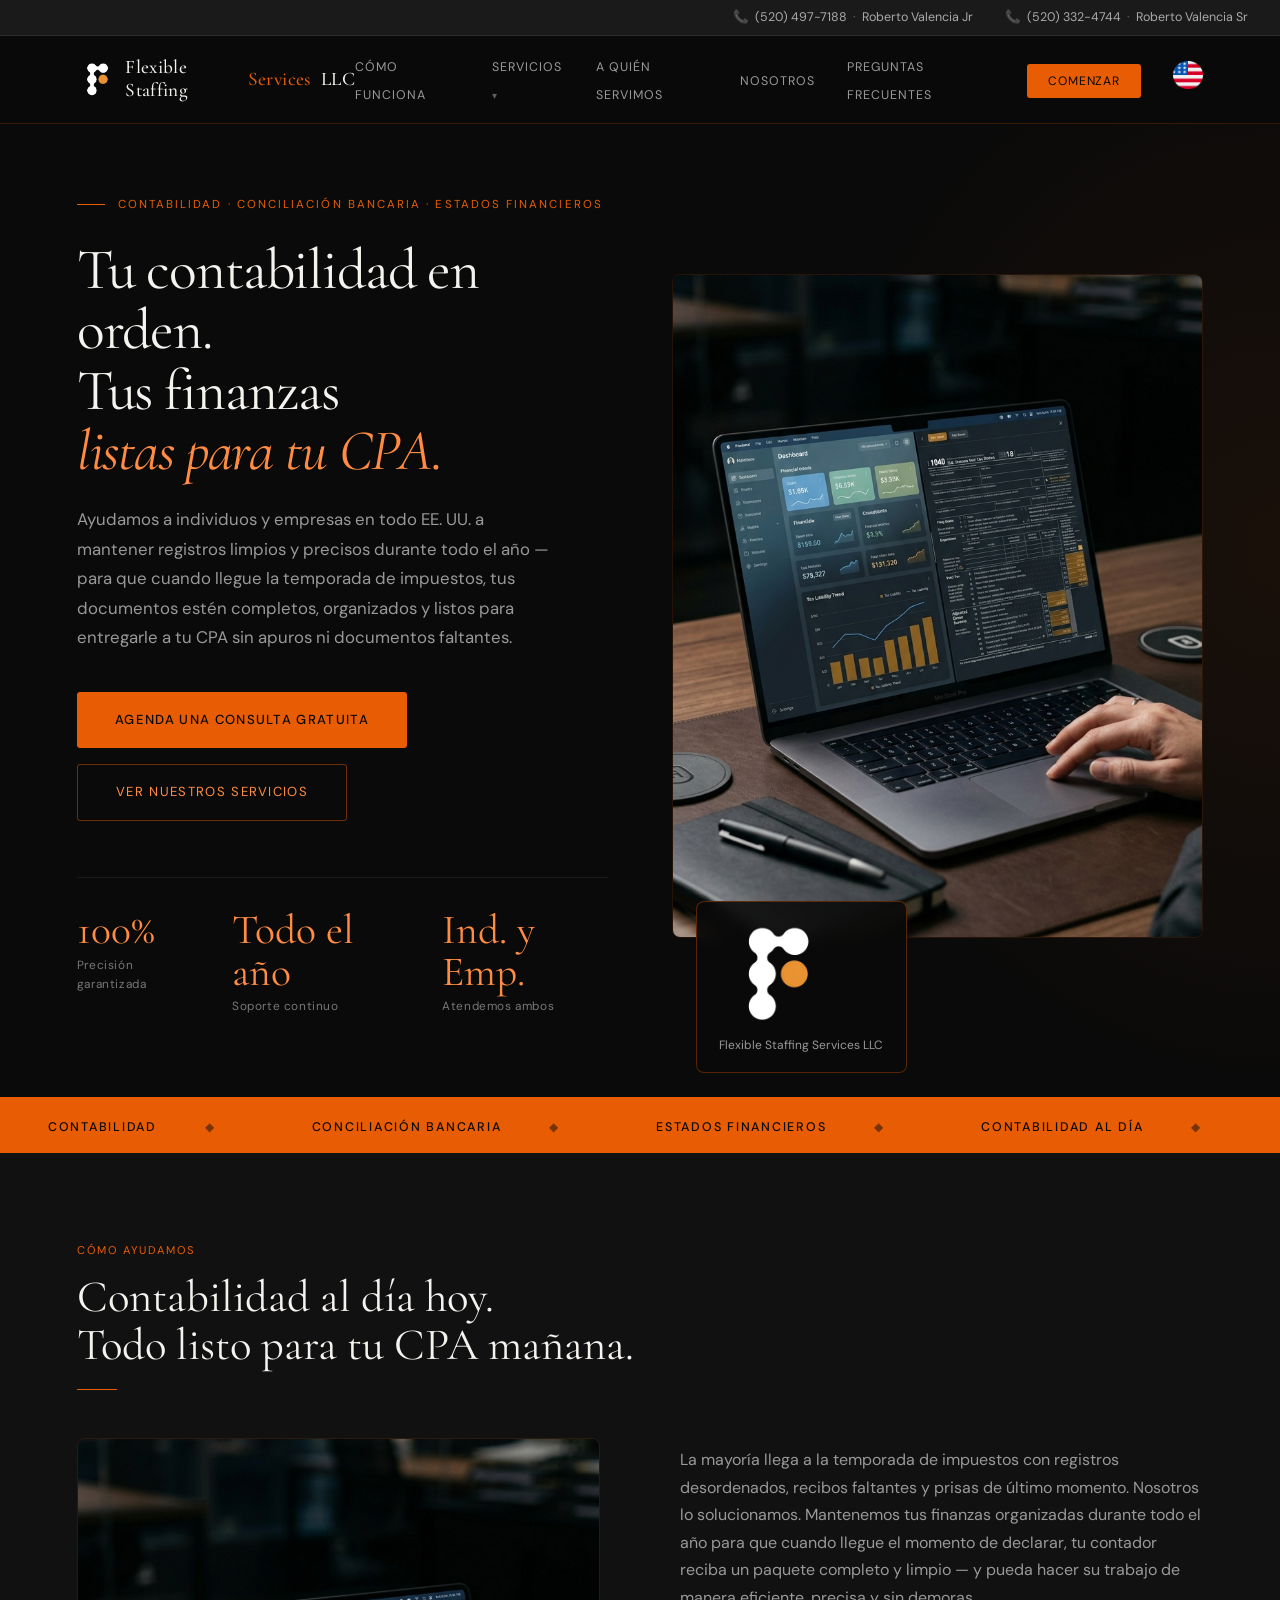
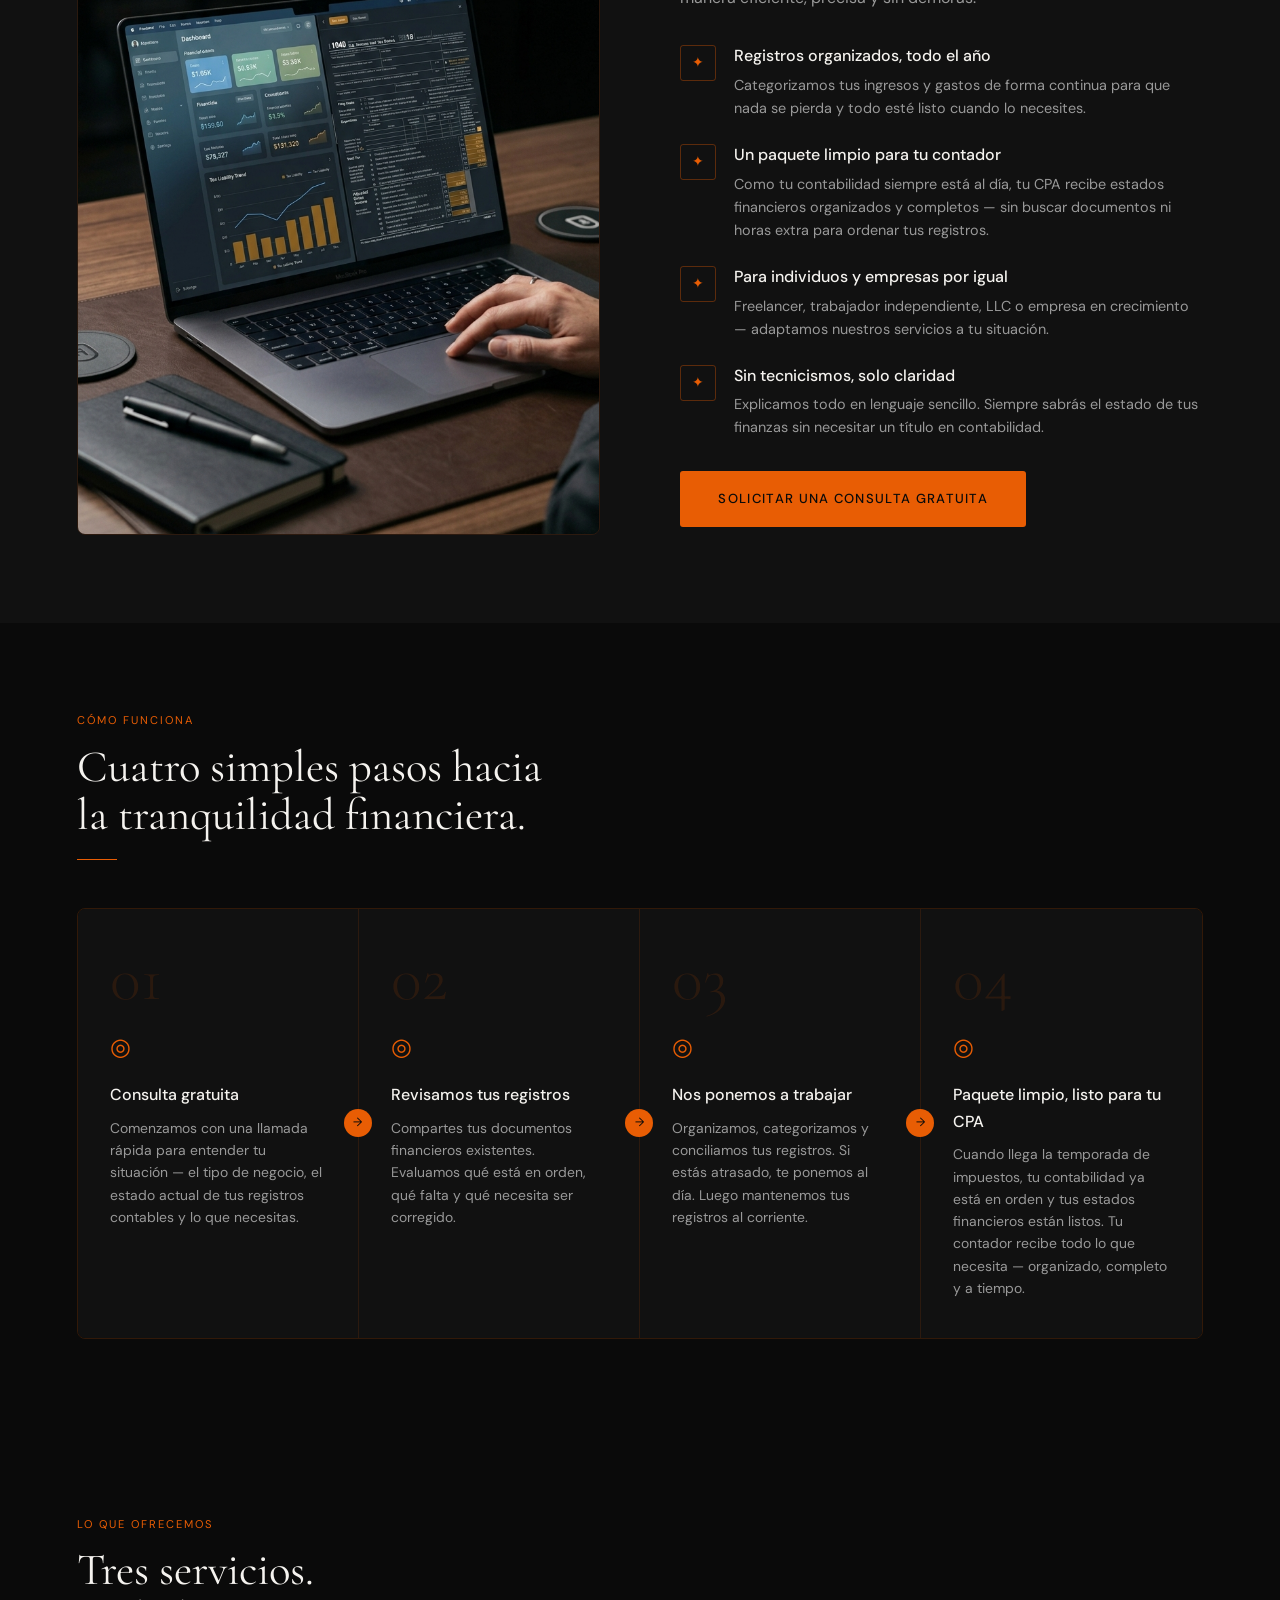
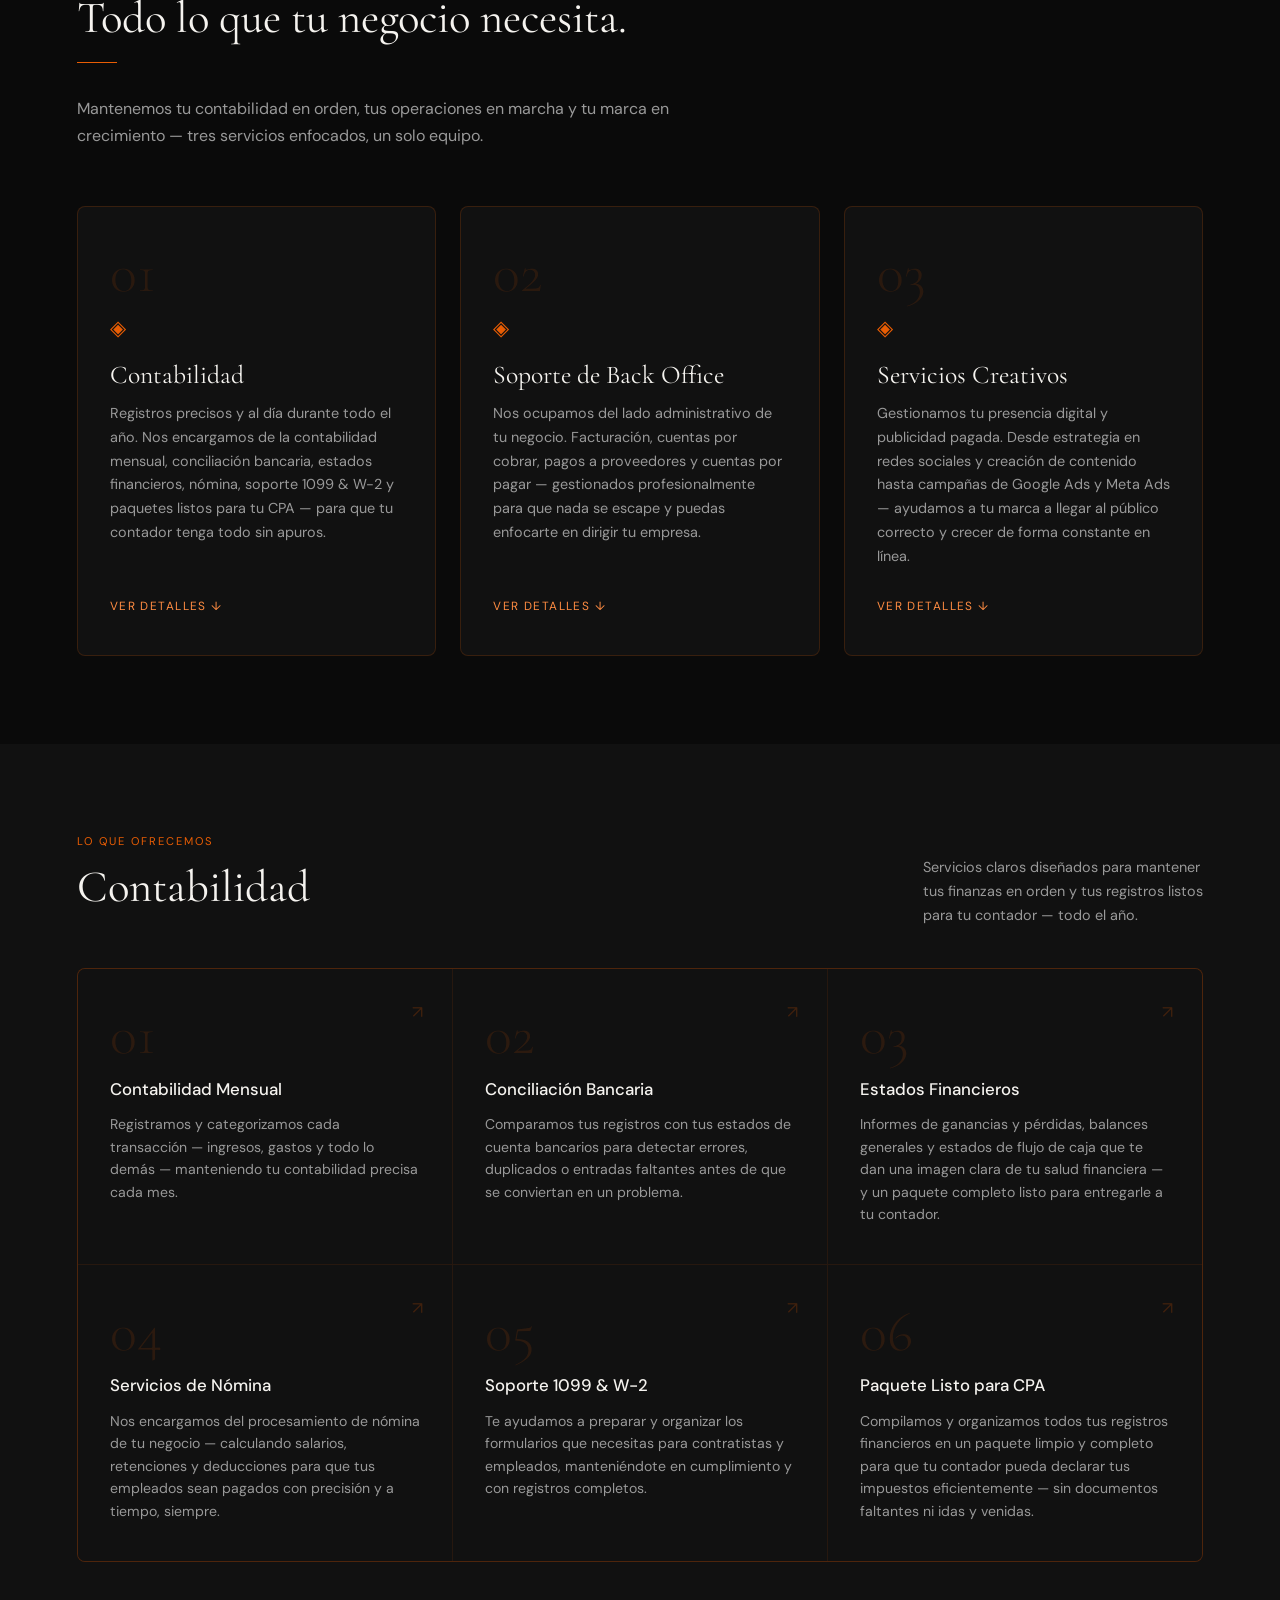
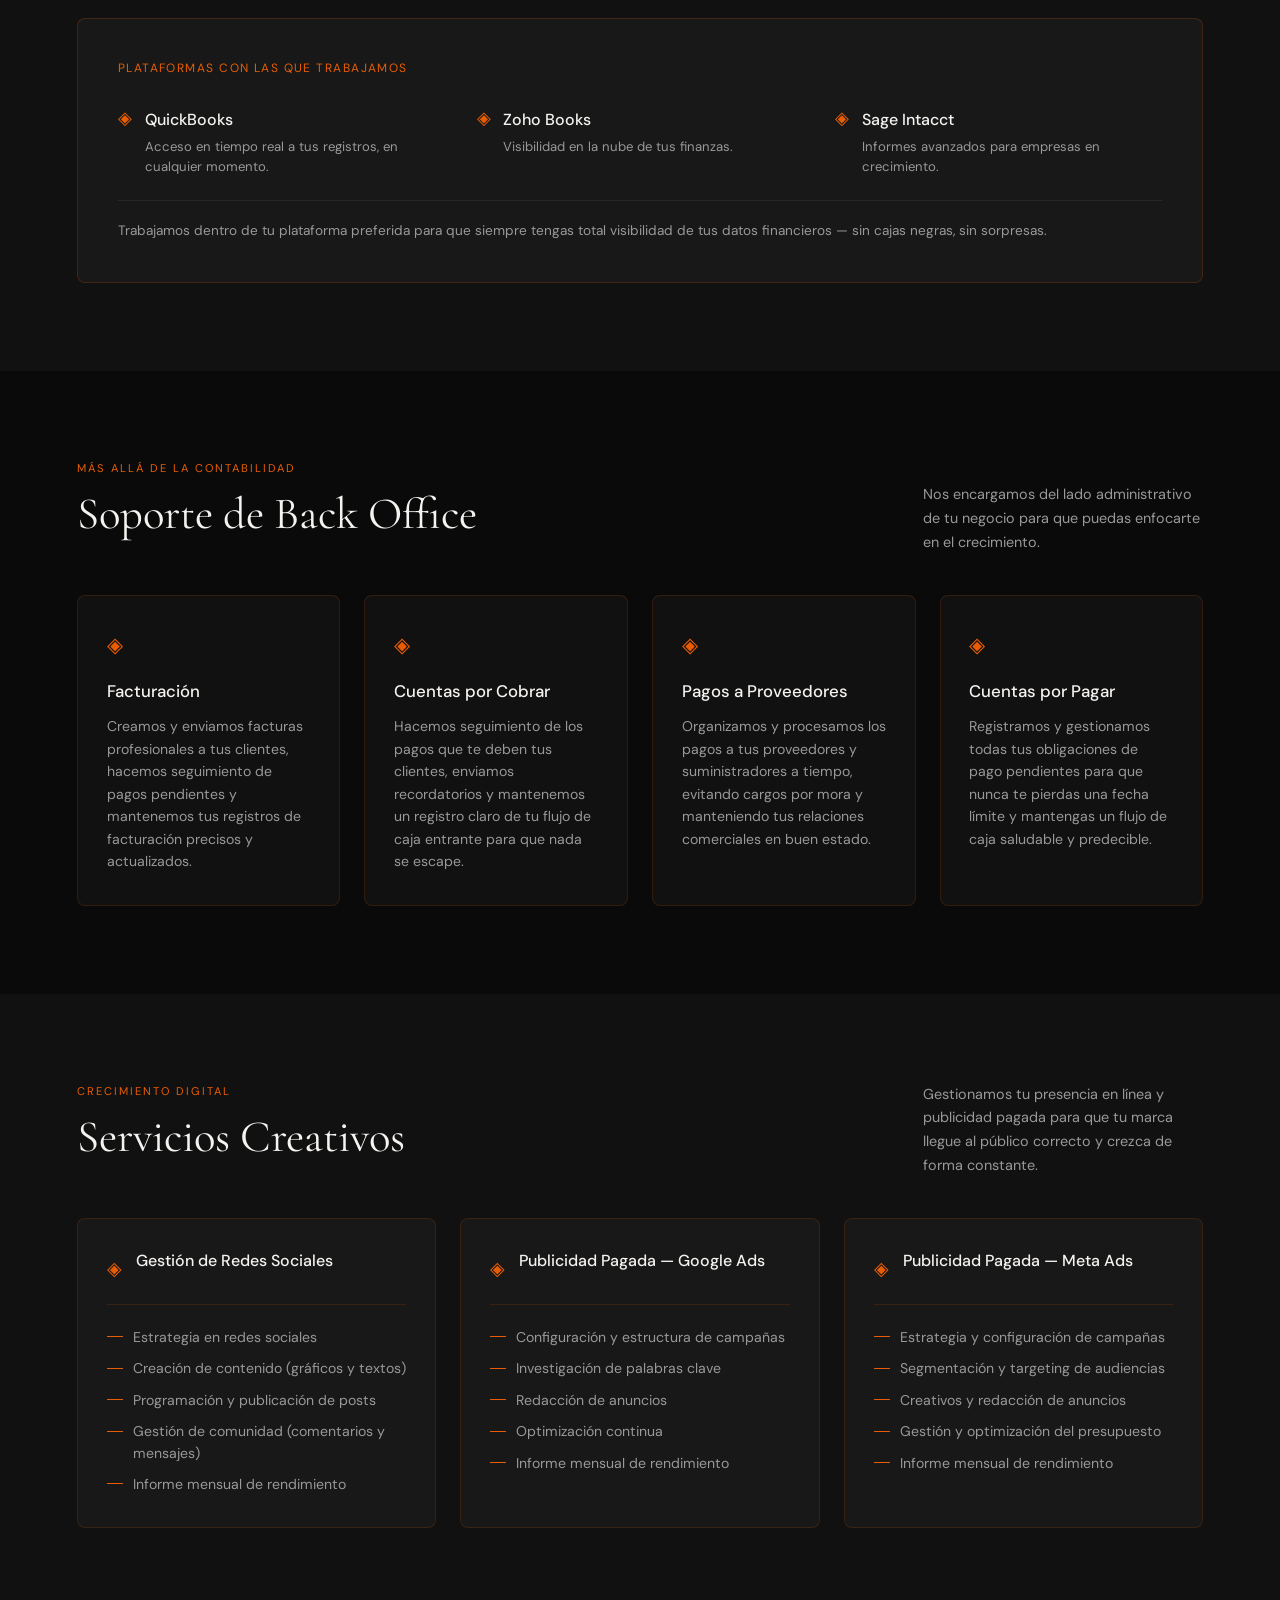
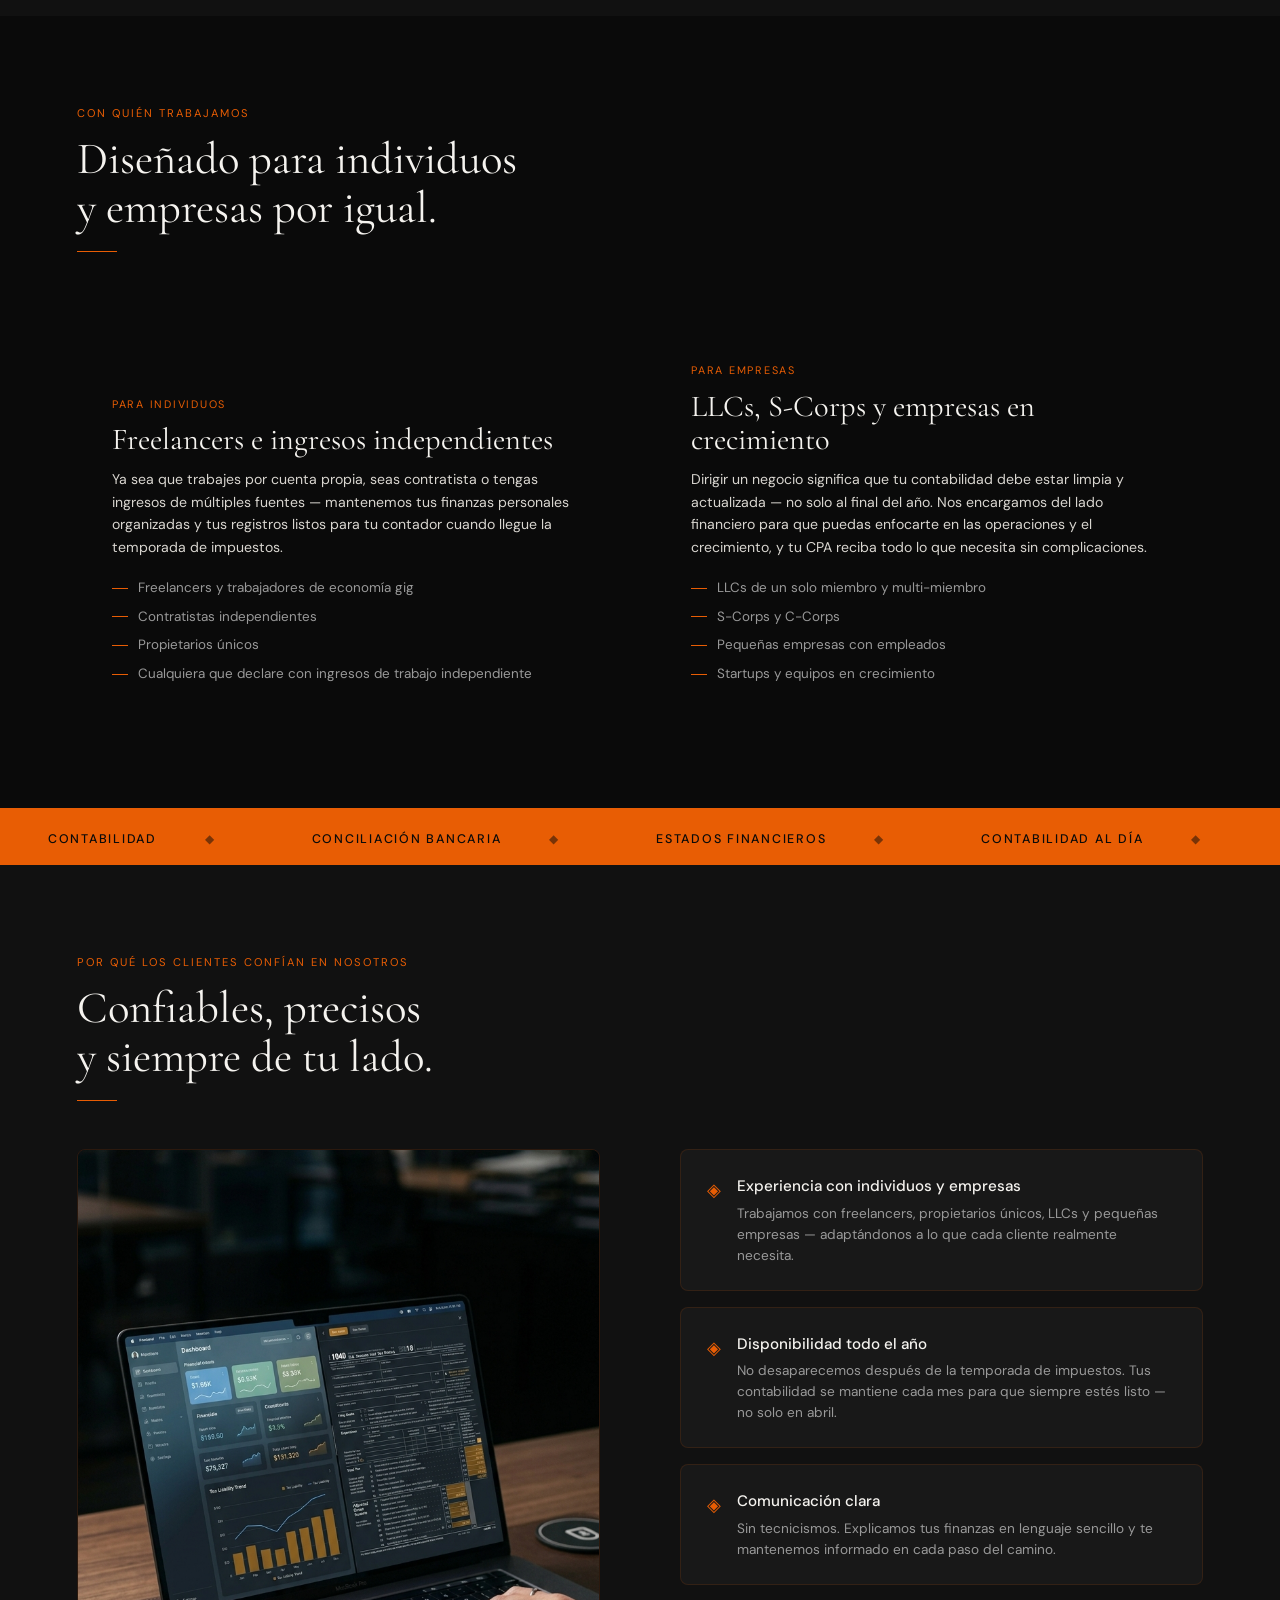
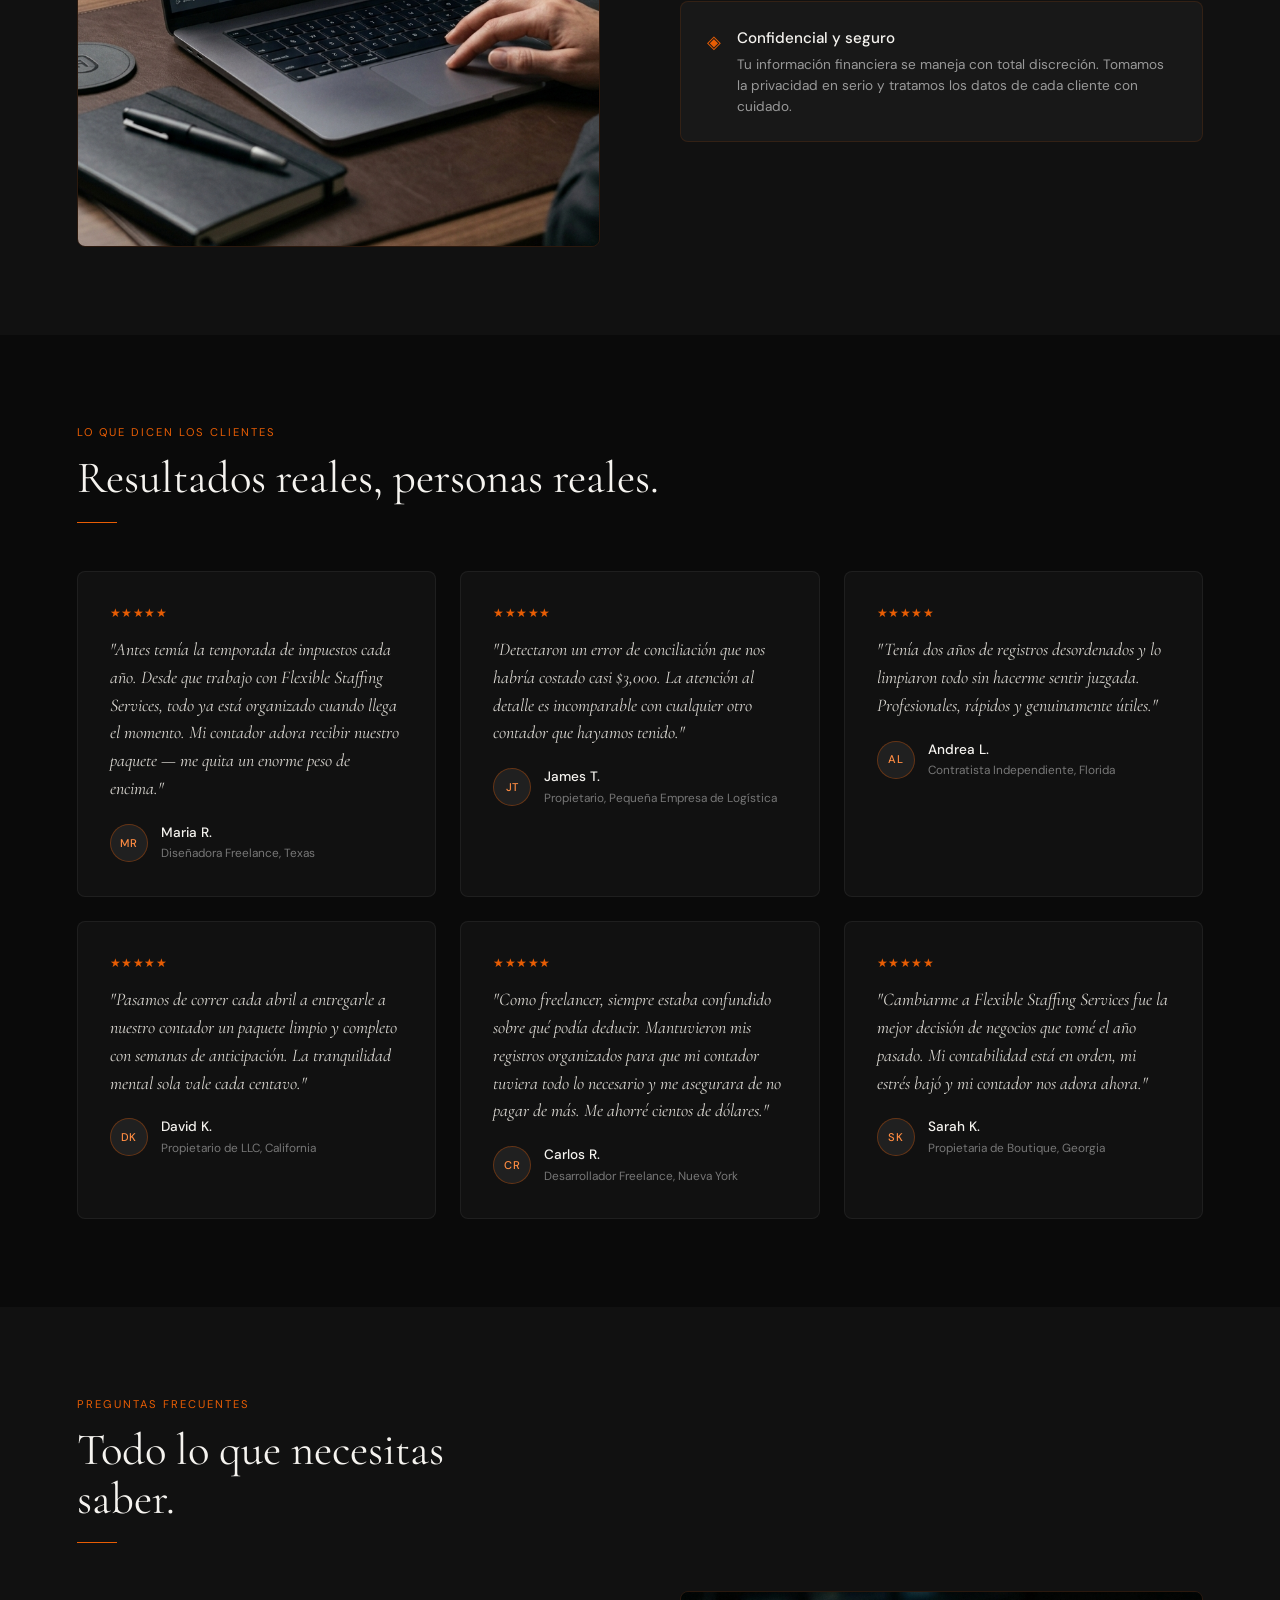
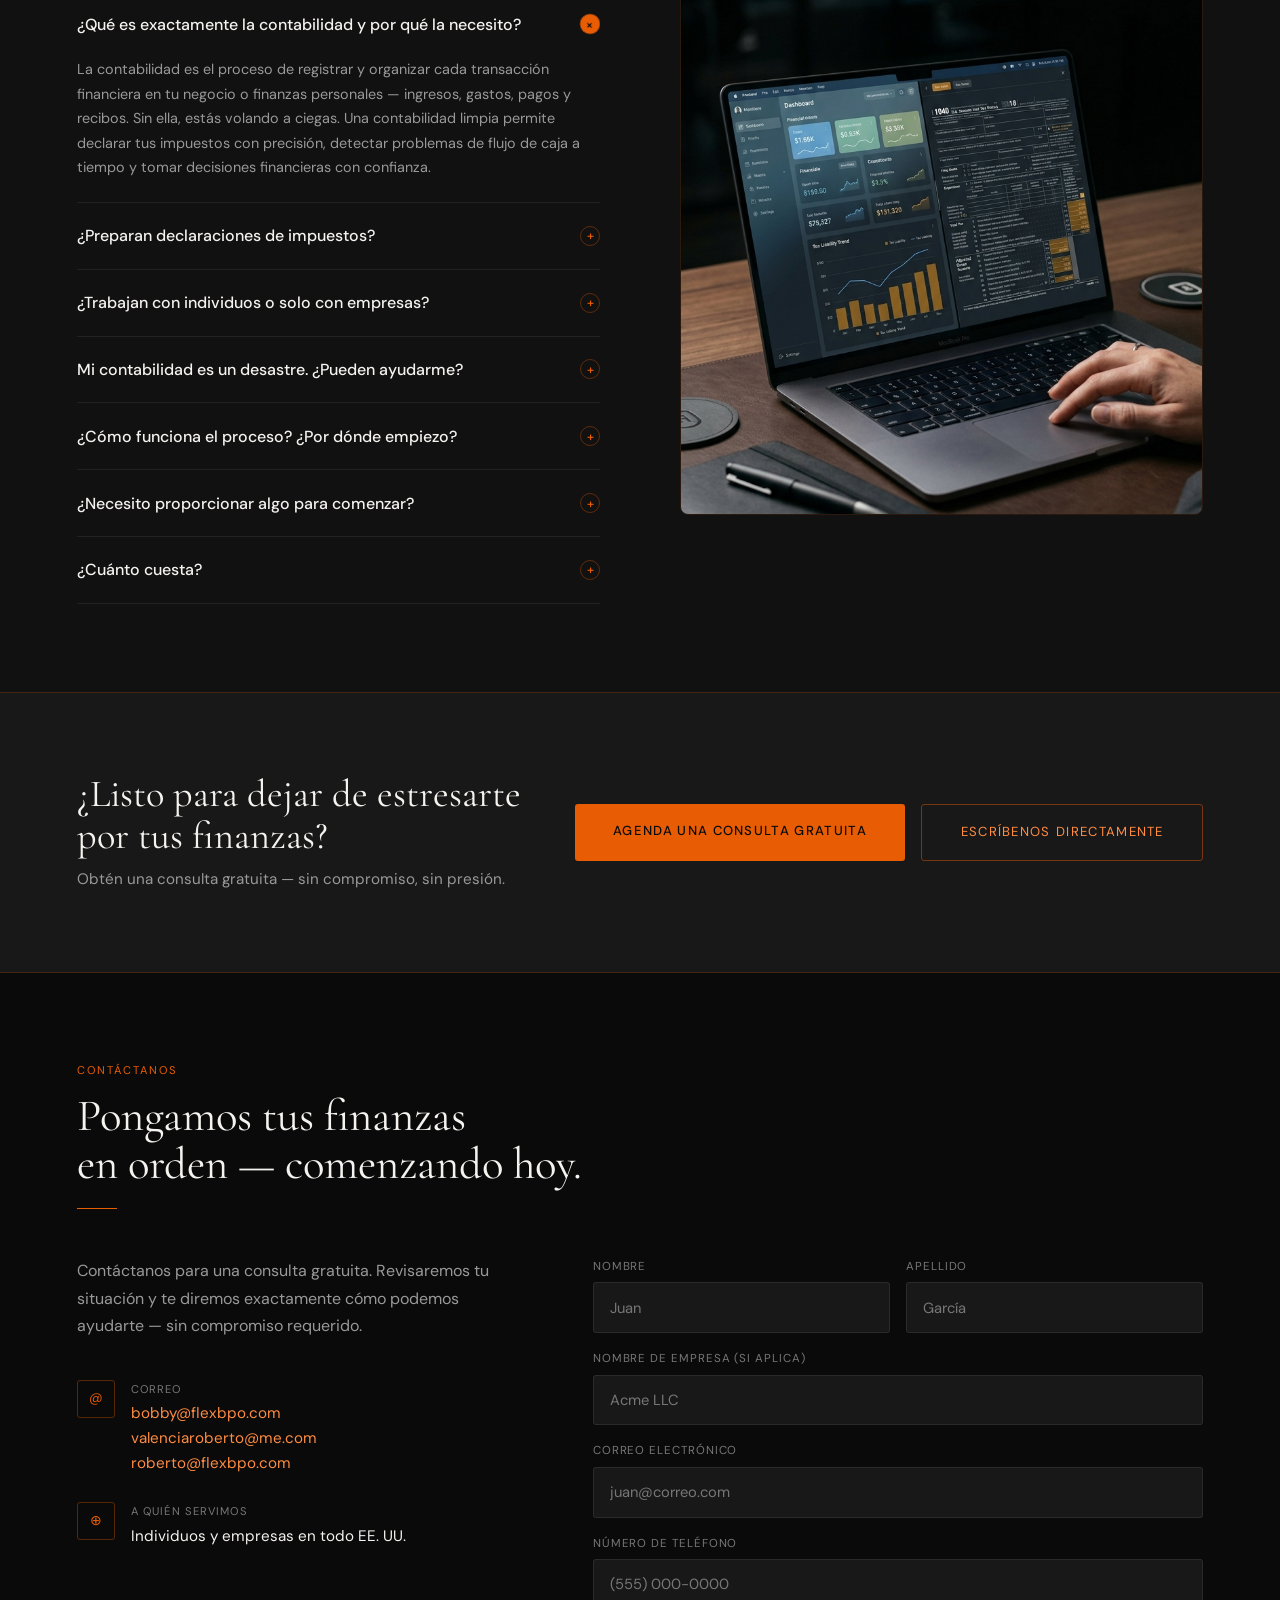
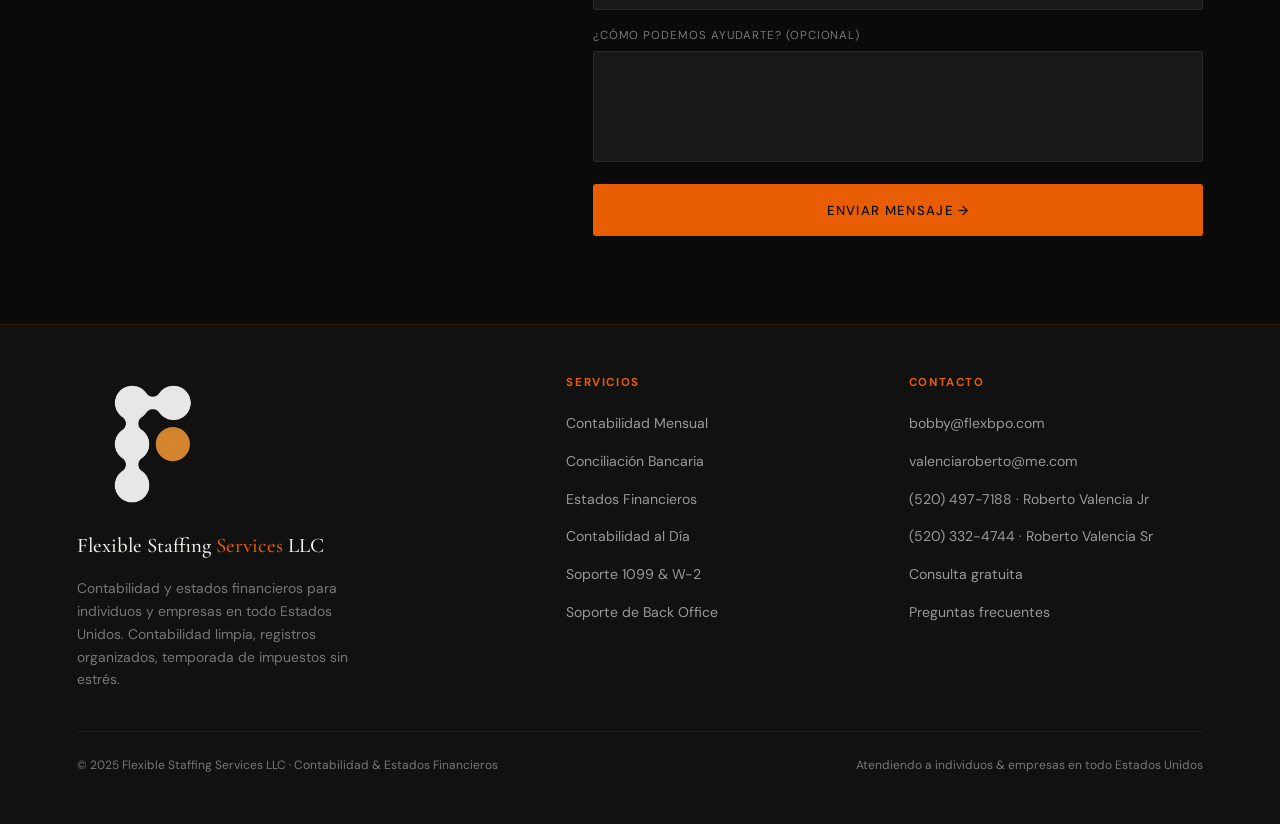
==== commit 423d1fd6: "Fix topbar: make it fixed position above nav, adjust nav top and hero padding Co-Authored-By: Claude" ====
--- a/index.html
+++ b/index.html
@@ -13,7 +13,7 @@
   </head>
   <body>
     <!-- TOP BAR -->
-    <div style="background:#1a1a1a;border-bottom:1px solid #2e2e2e;padding:7px 2rem;display:flex;justify-content:flex-end;align-items:center;gap:2rem;font-size:0.78rem;color:#aaa;flex-wrap:wrap;">
+    <div style="position:fixed;top:0;left:0;right:0;z-index:101;background:#1a1a1a;border-bottom:1px solid #2e2e2e;padding:7px 2rem;display:flex;justify-content:flex-end;align-items:center;gap:2rem;font-size:0.78rem;color:#aaa;flex-wrap:wrap;">
       <a href="tel:5204977188" style="color:#aaa;text-decoration:none;display:flex;align-items:center;gap:6px;">
         <span style="color:var(--gold, #c9a84c);">📞</span>
         <span>(520) 497-7188</span>
--- a/styles.css
+++ b/styles.css
@@ -38,7 +38,7 @@
 /* ── NAV ── */
 nav {
   position: fixed;
-  top: 0;
+  top: 35px;
   left: 0;
   right: 0;
   z-index: 100;
@@ -321,7 +321,7 @@
   grid-template-columns: 1fr 1fr;
   align-items: center;
   padding: 0 6%;
-  padding-top: 80px;
+  padding-top: 115px;
   position: relative;
   overflow: hidden;
   gap: 4rem;
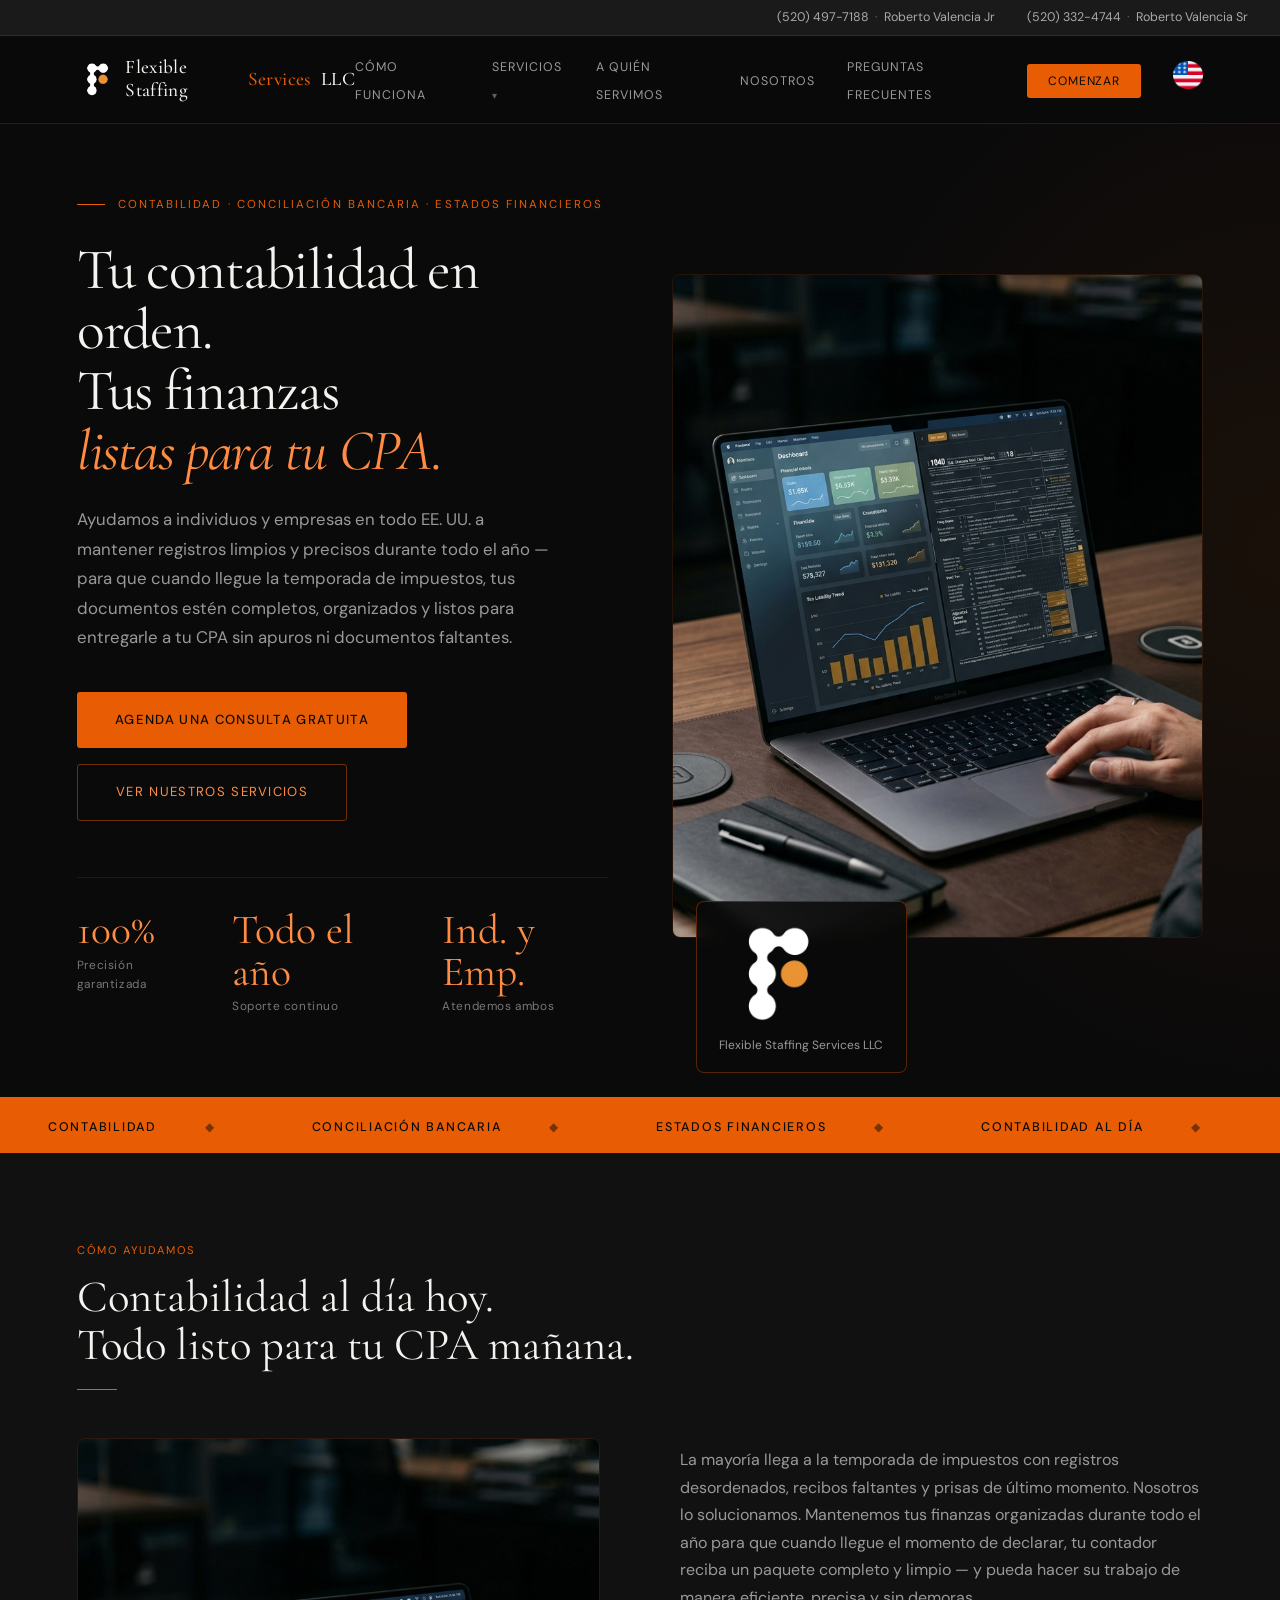
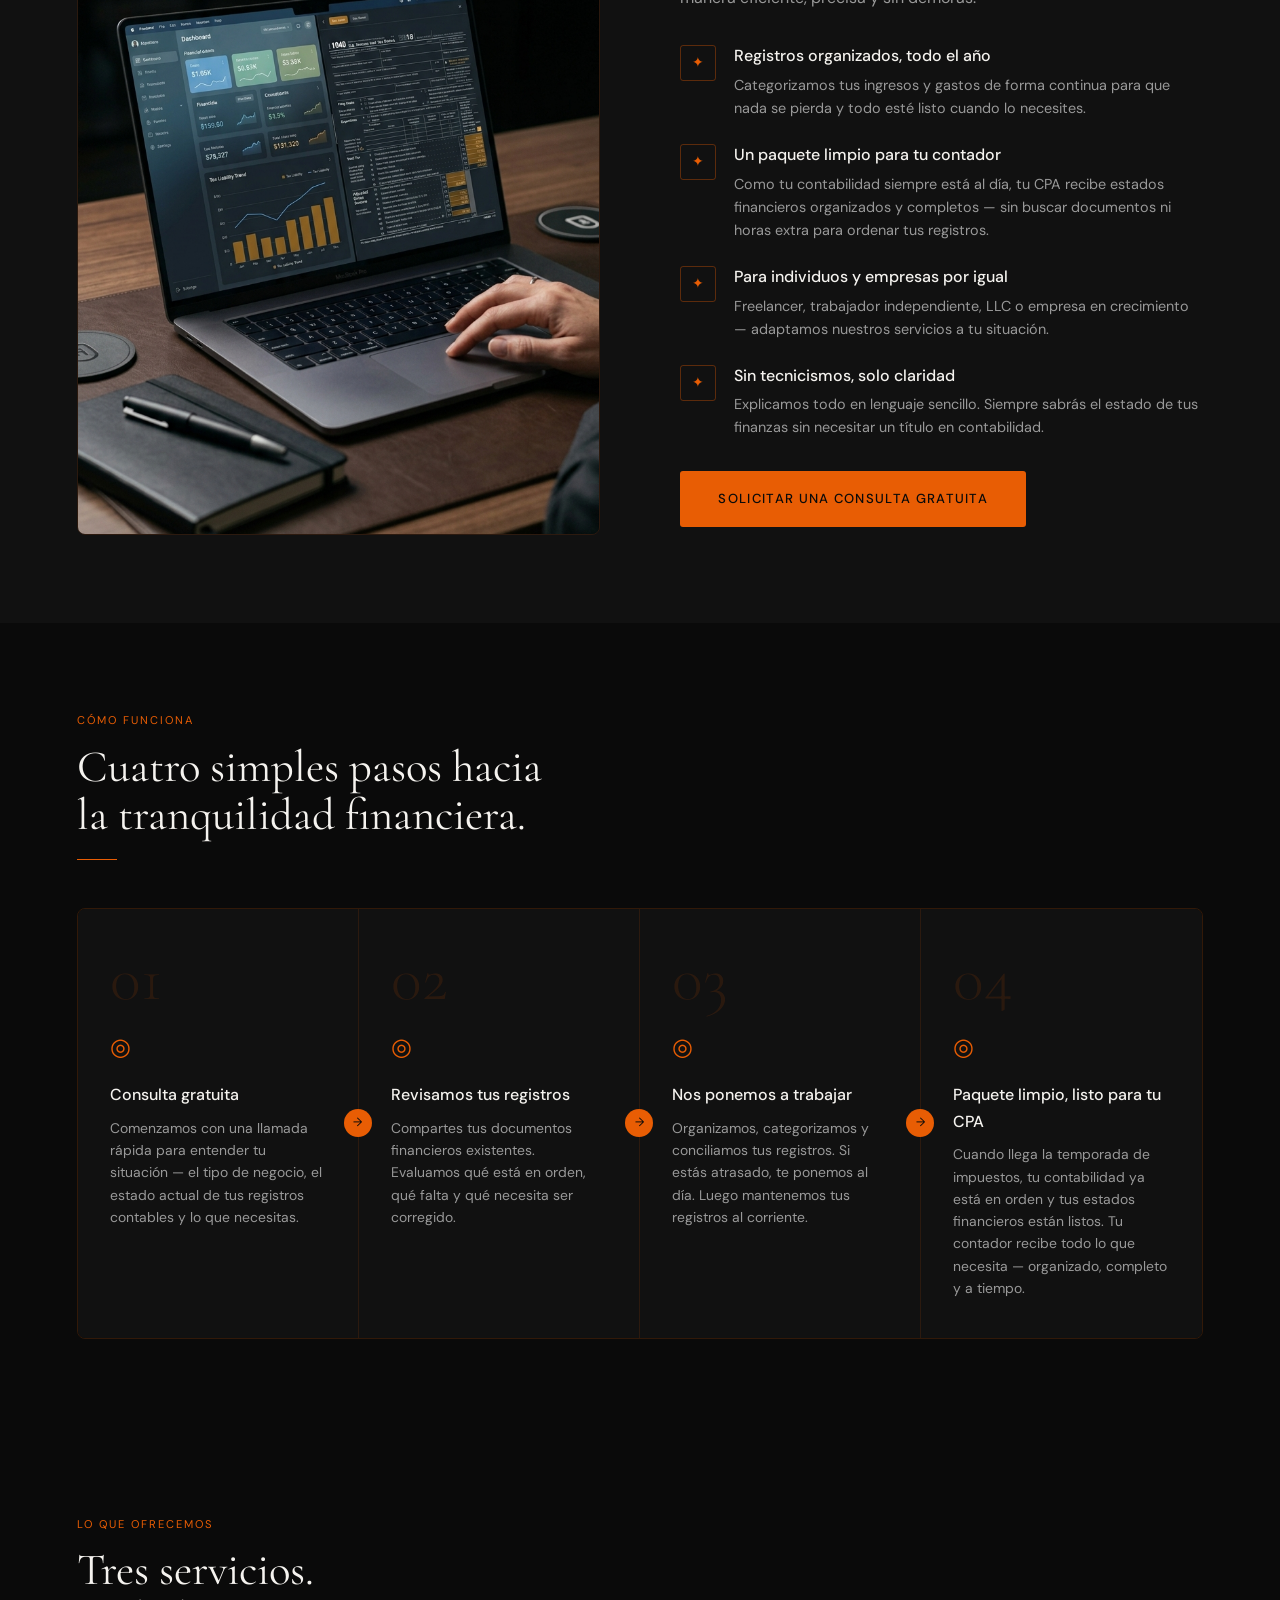
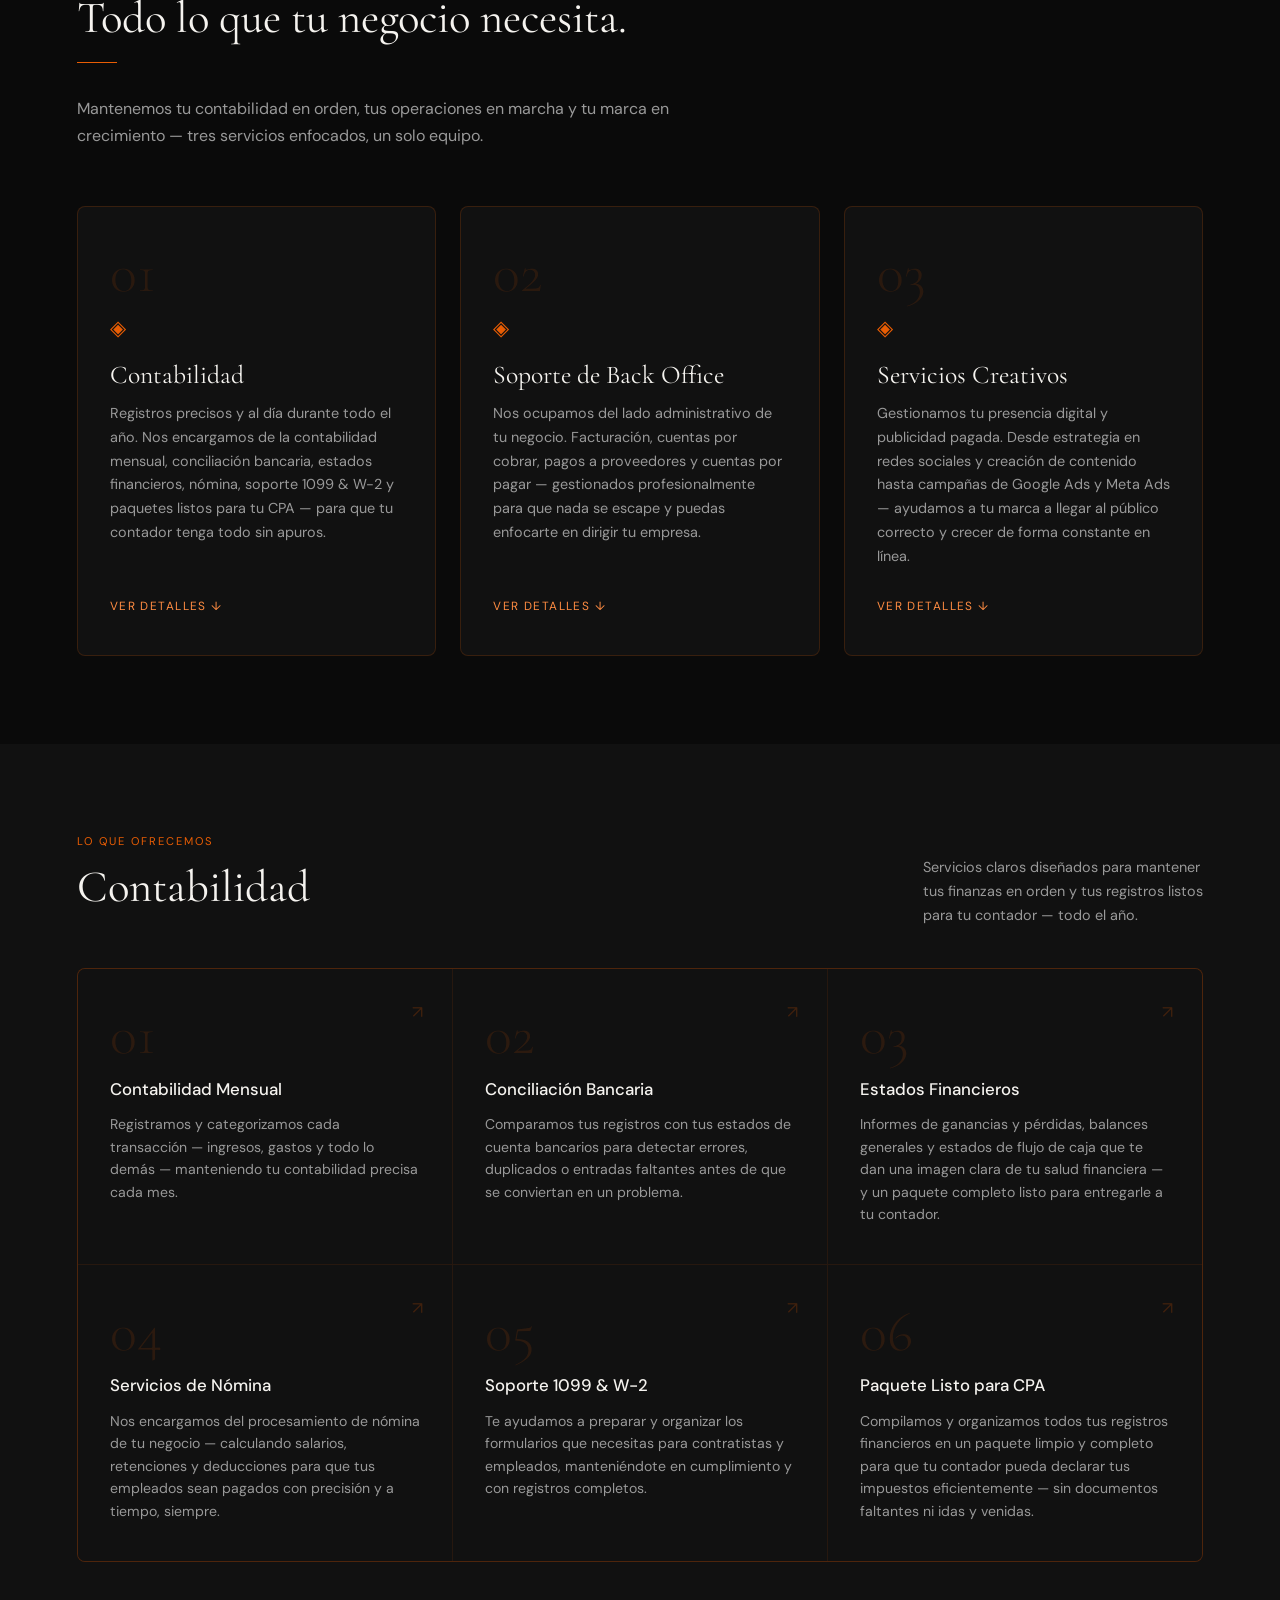
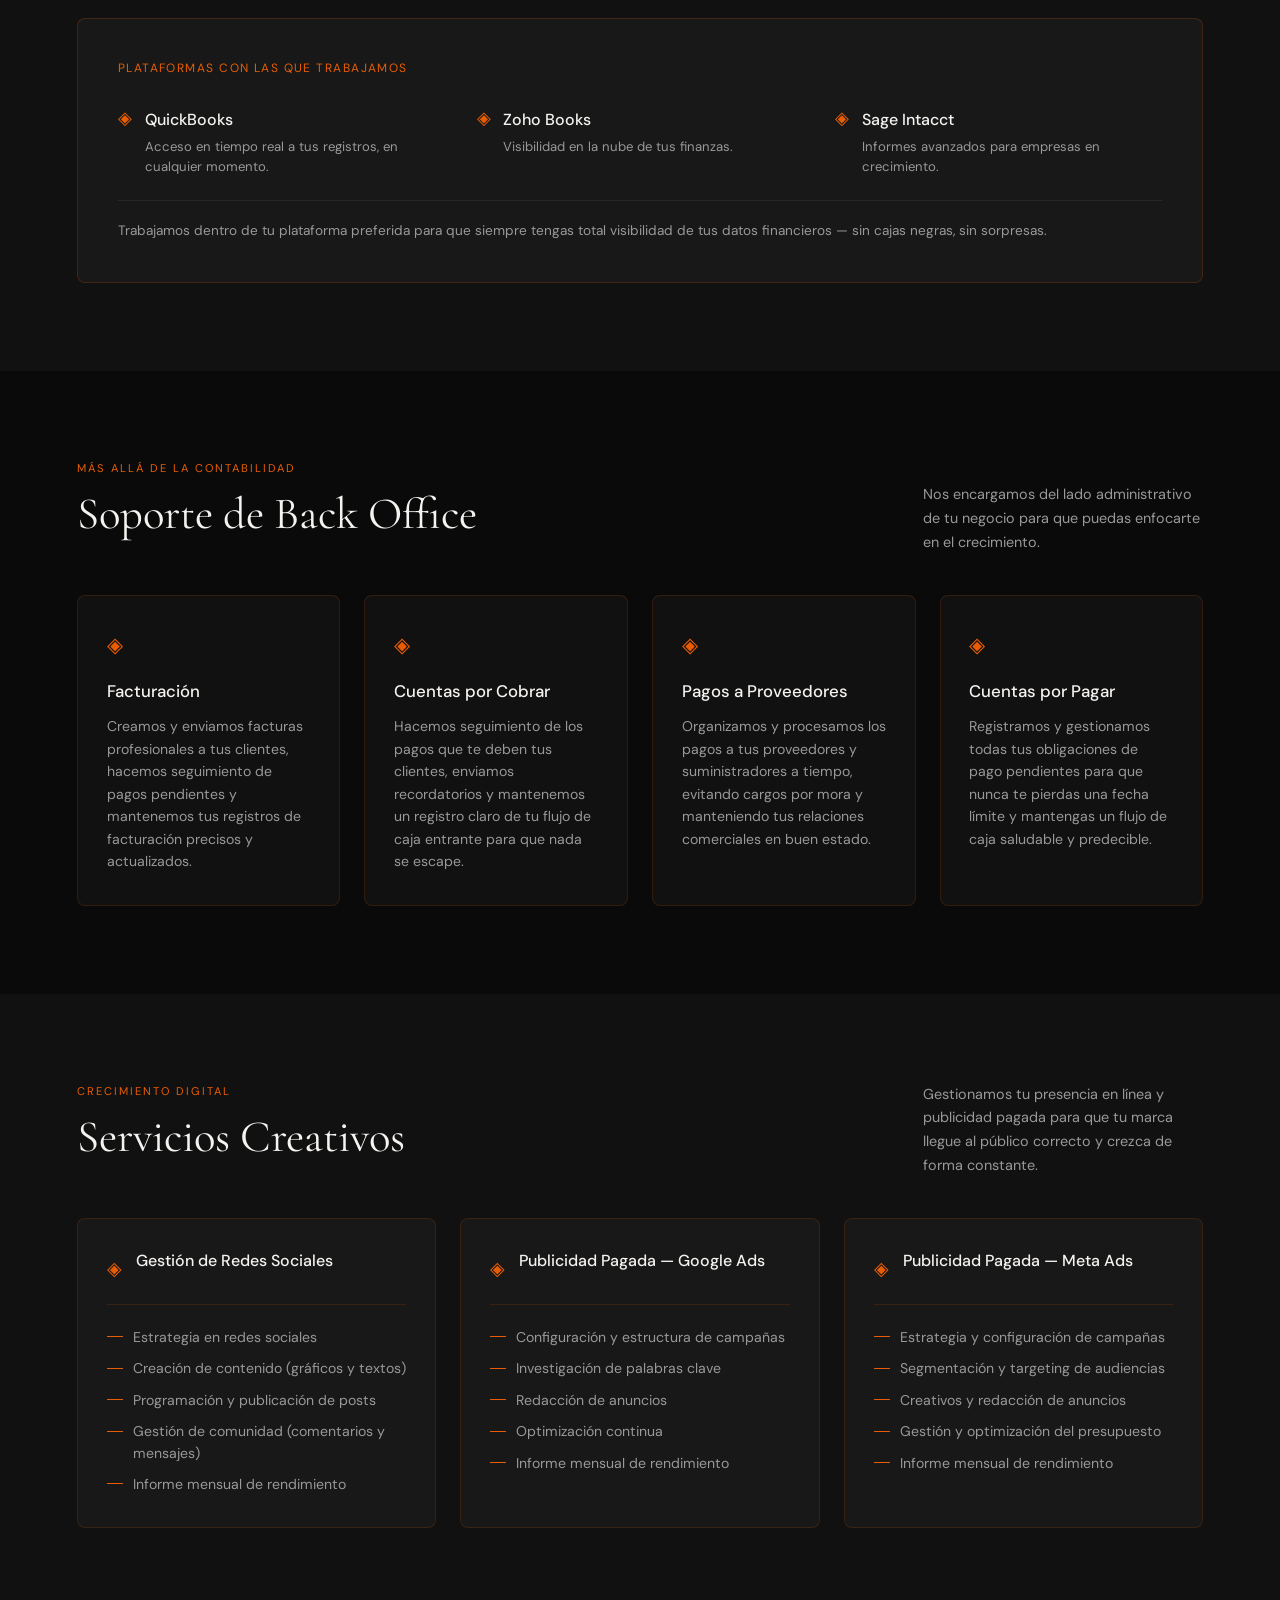
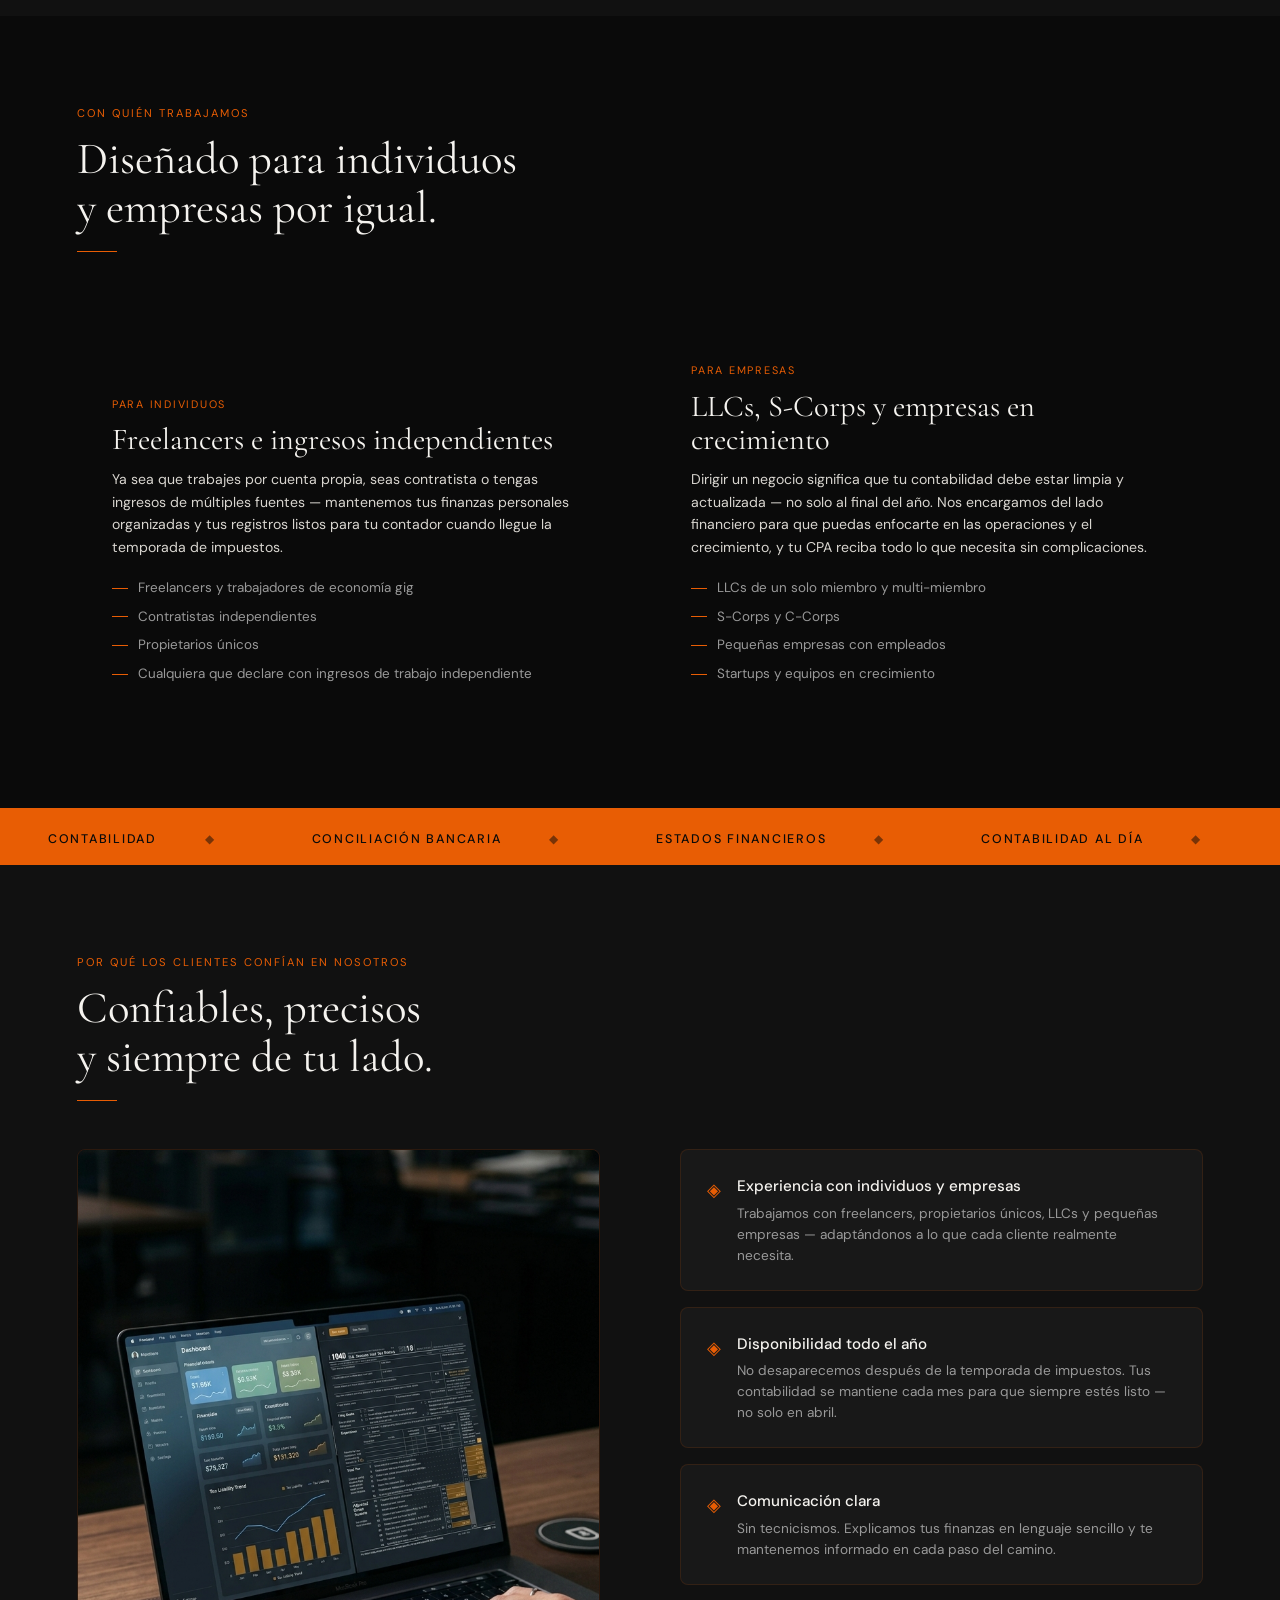
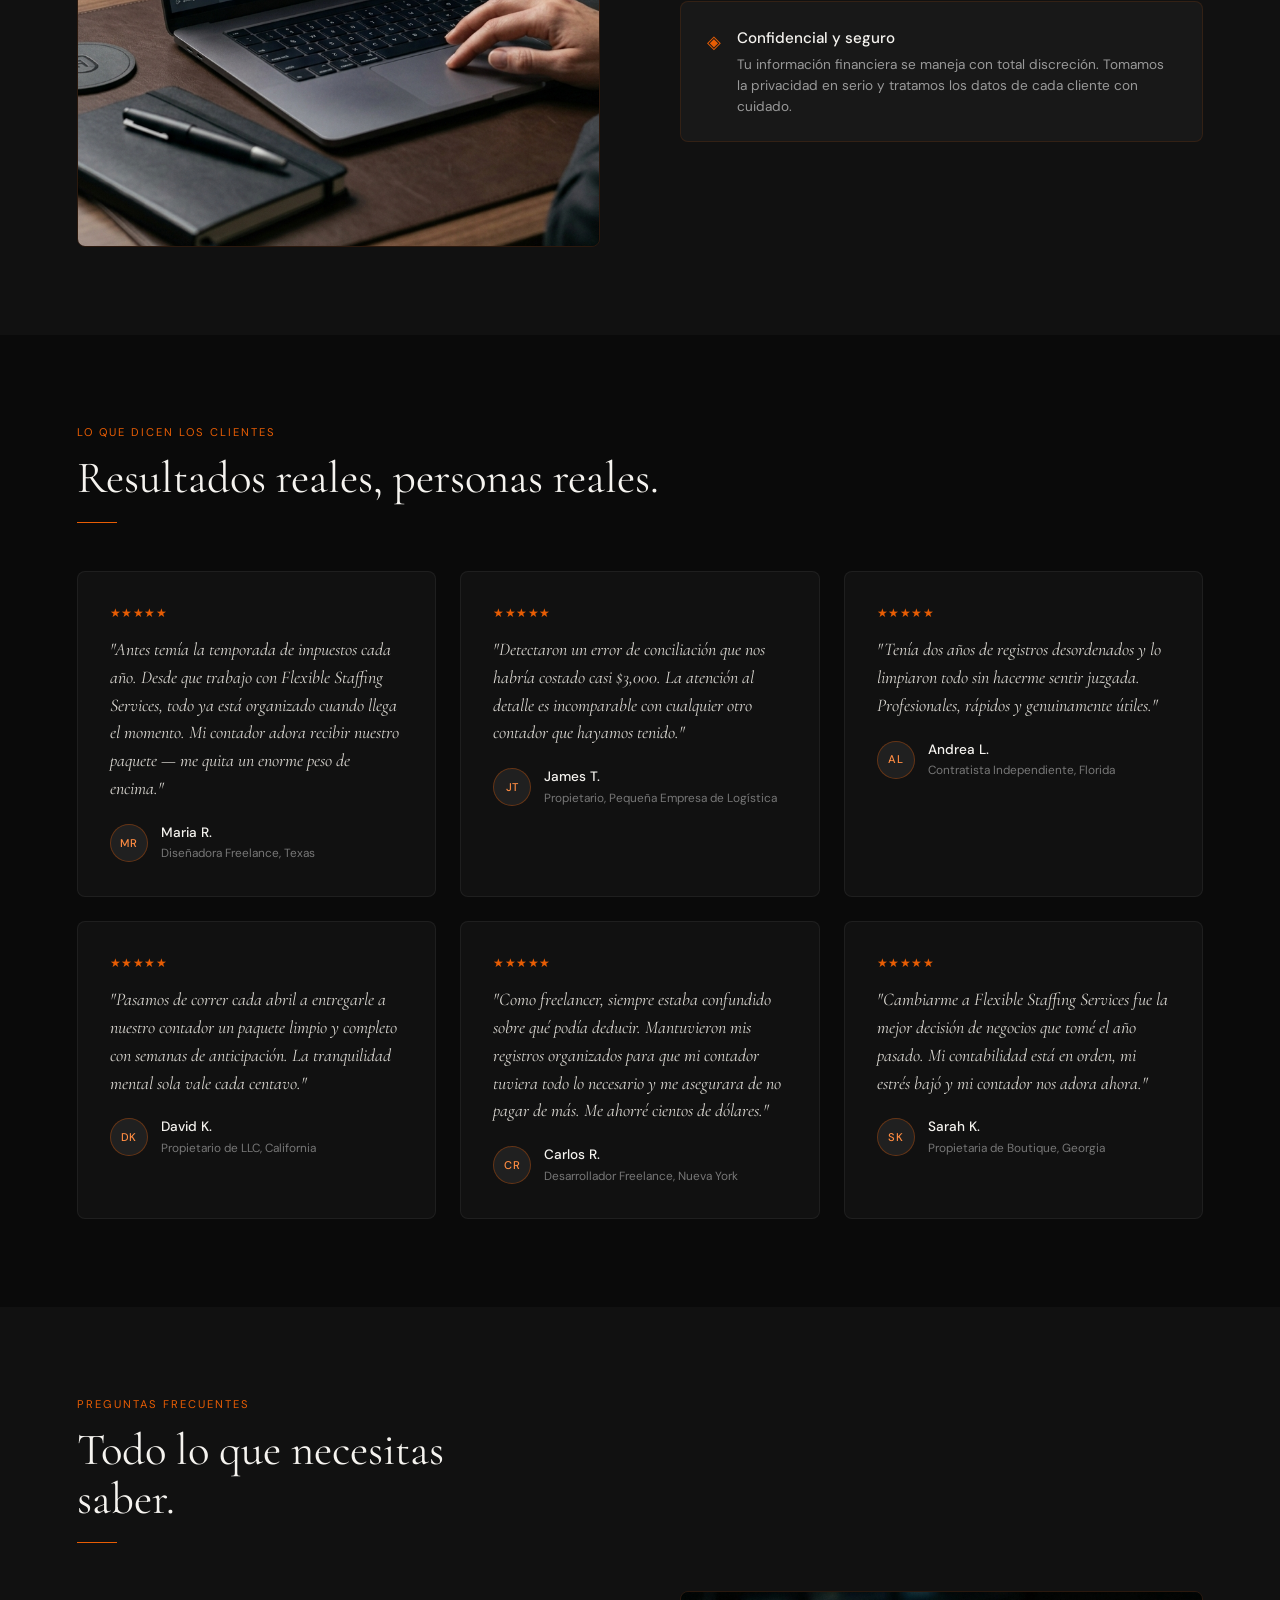
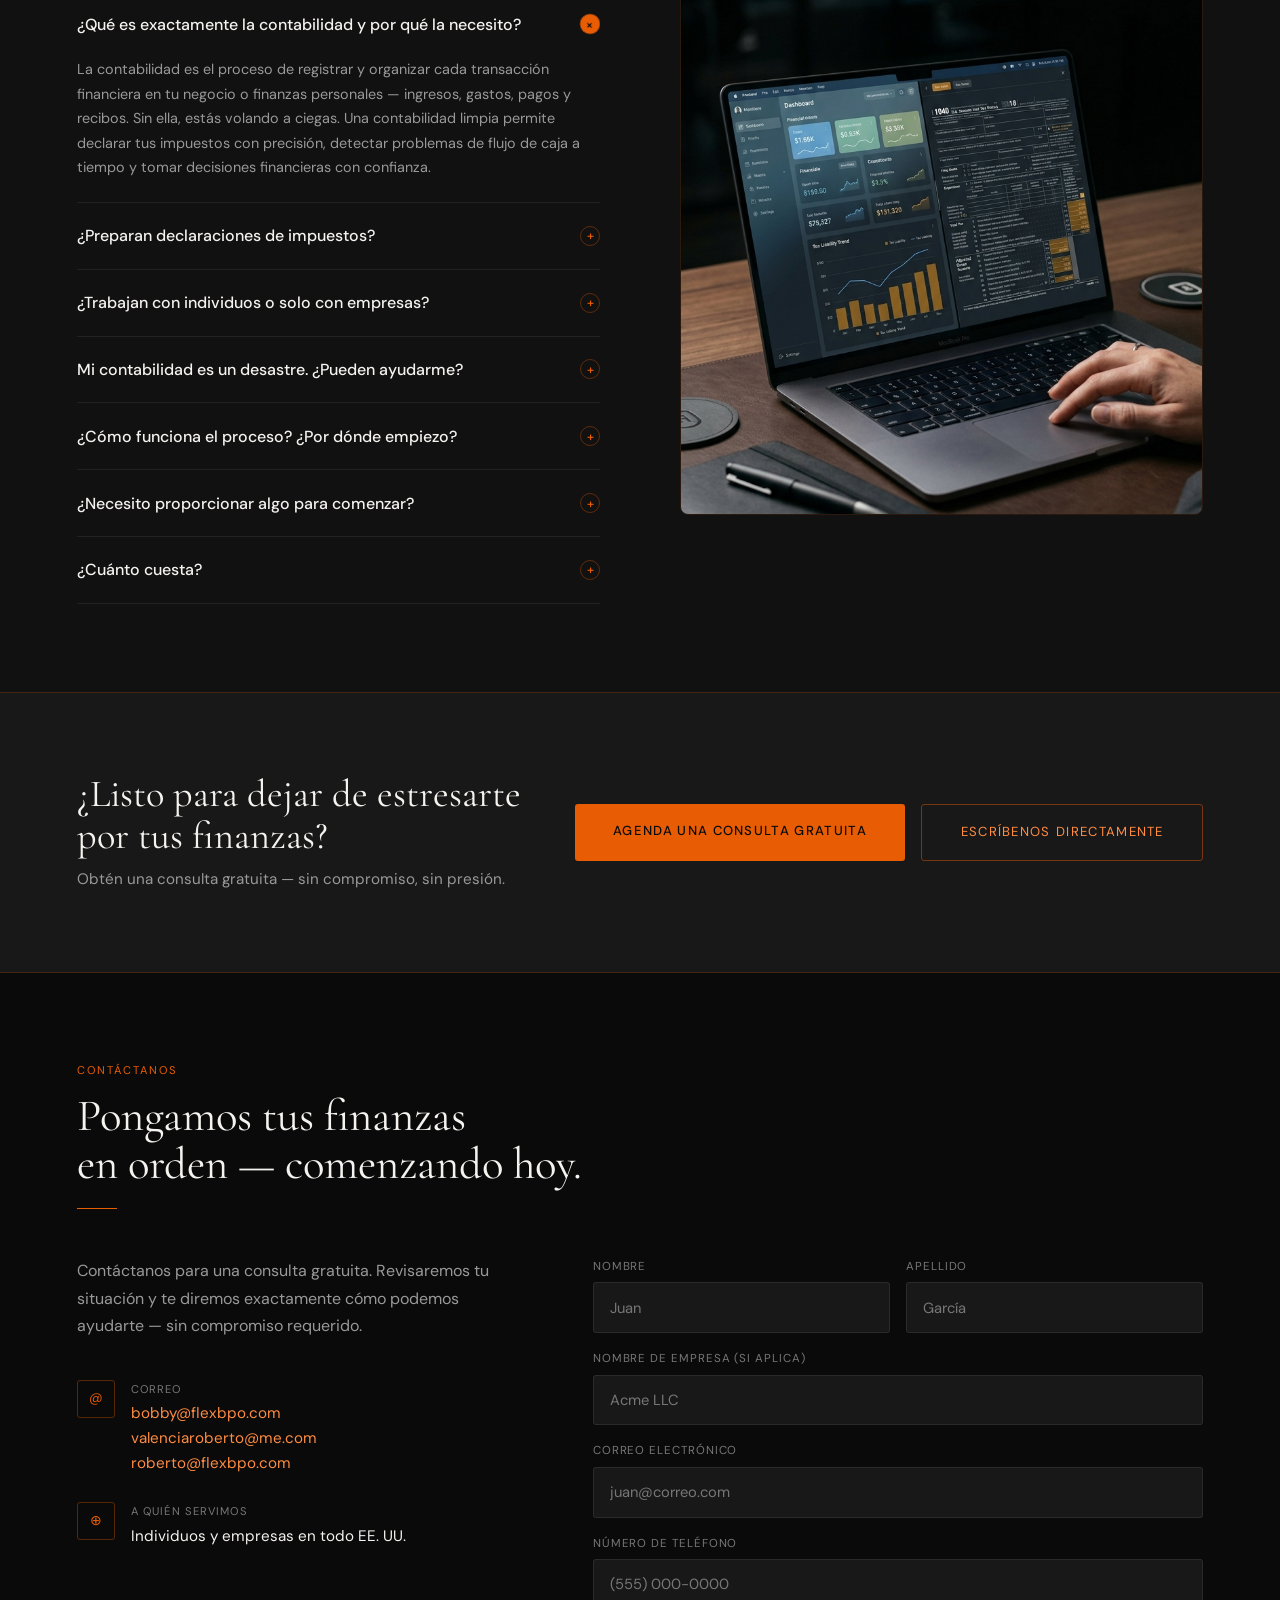
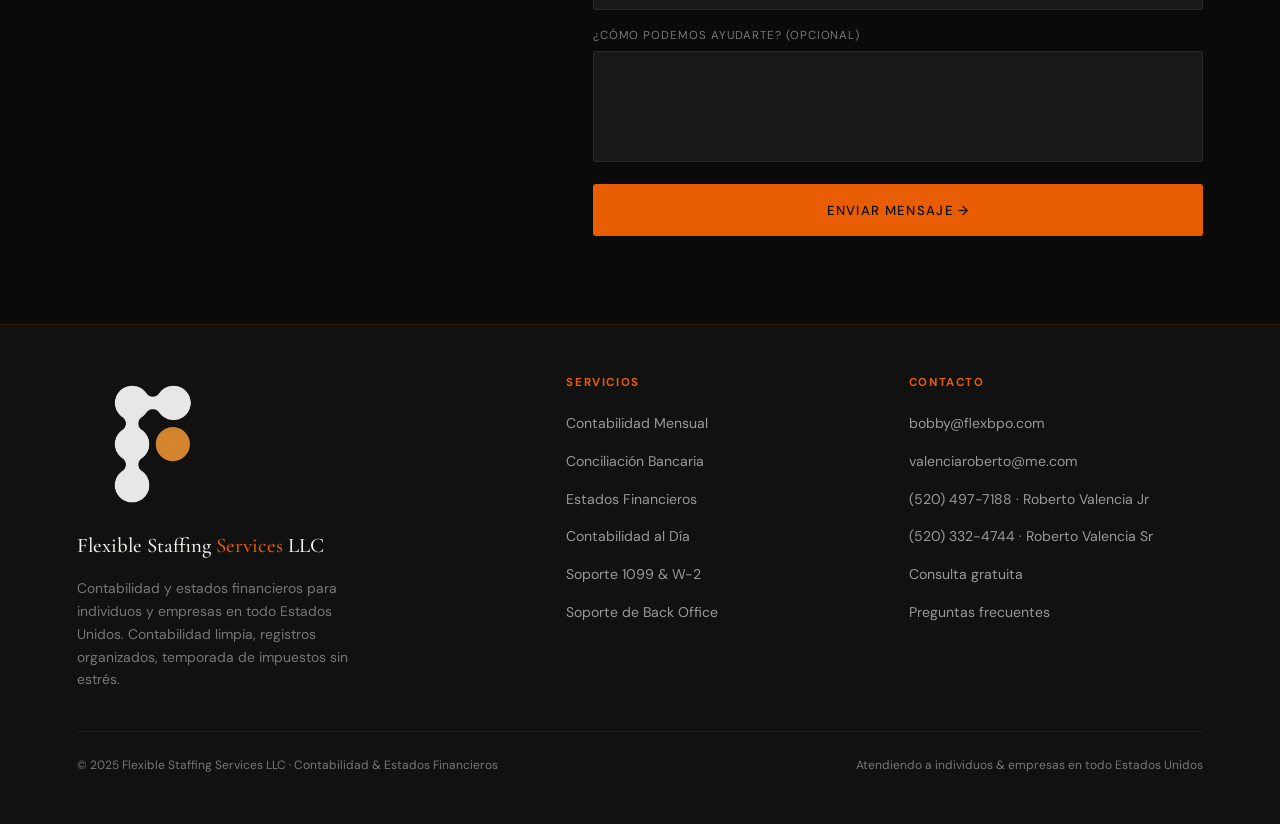
==== commit 71ec7635: "Remove phone icon from topbar Co-Authored-By: Claude Sonnet 4.6 <noreply@anthropic.com>" ====
--- a/index.html
+++ b/index.html
@@ -15,14 +15,12 @@
     <!-- TOP BAR -->
     <div style="position:fixed;top:0;left:0;right:0;z-index:101;background:#1a1a1a;border-bottom:1px solid #2e2e2e;padding:7px 2rem;display:flex;justify-content:flex-end;align-items:center;gap:2rem;font-size:0.78rem;color:#aaa;flex-wrap:wrap;">
       <a href="tel:5204977188" style="color:#aaa;text-decoration:none;display:flex;align-items:center;gap:6px;">
-        <span style="color:var(--gold, #c9a84c);">📞</span>
-        <span>(520) 497-7188</span>
+<span>(520) 497-7188</span>
         <span style="color:#666;">·</span>
         <span>Roberto Valencia Jr</span>
       </a>
       <a href="tel:5203324744" style="color:#aaa;text-decoration:none;display:flex;align-items:center;gap:6px;">
-        <span style="color:var(--gold, #c9a84c);">📞</span>
-        <span>(520) 332-4744</span>
+<span>(520) 332-4744</span>
         <span style="color:#666;">·</span>
         <span>Roberto Valencia Sr</span>
       </a>
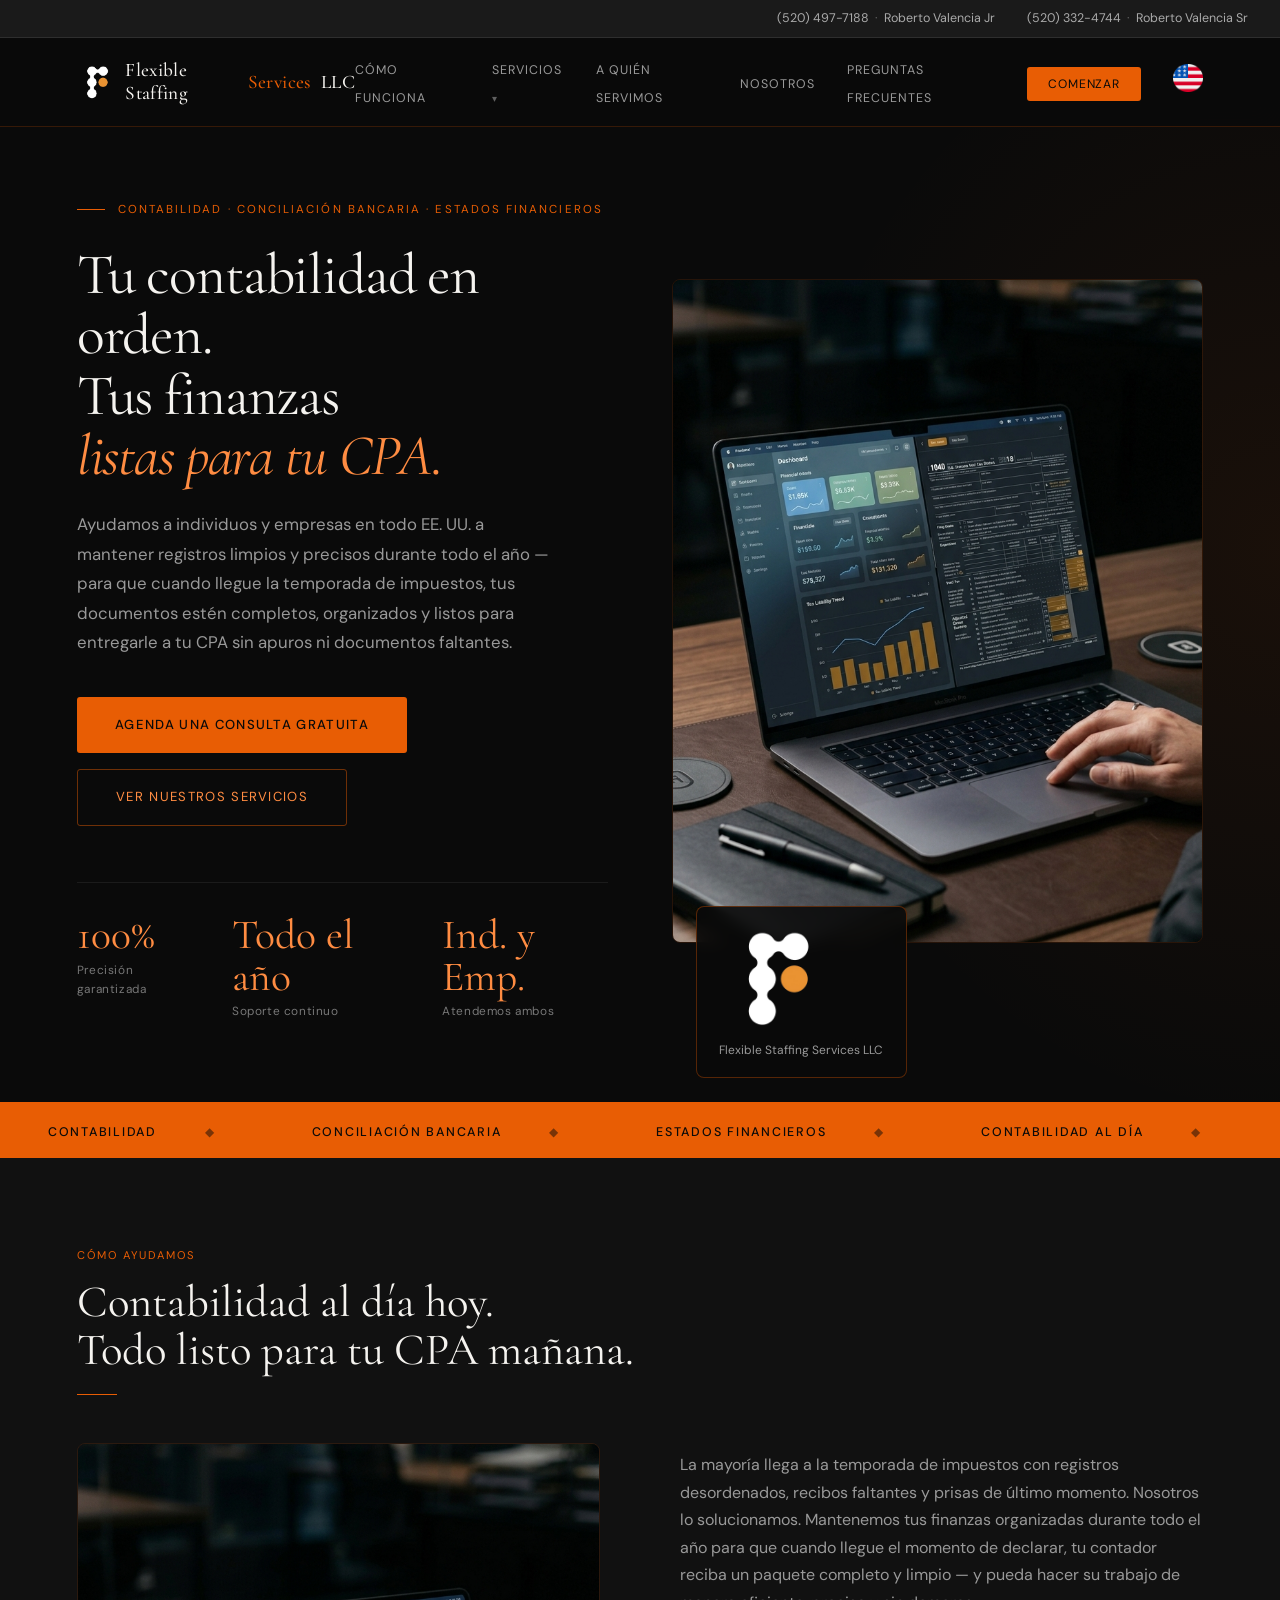
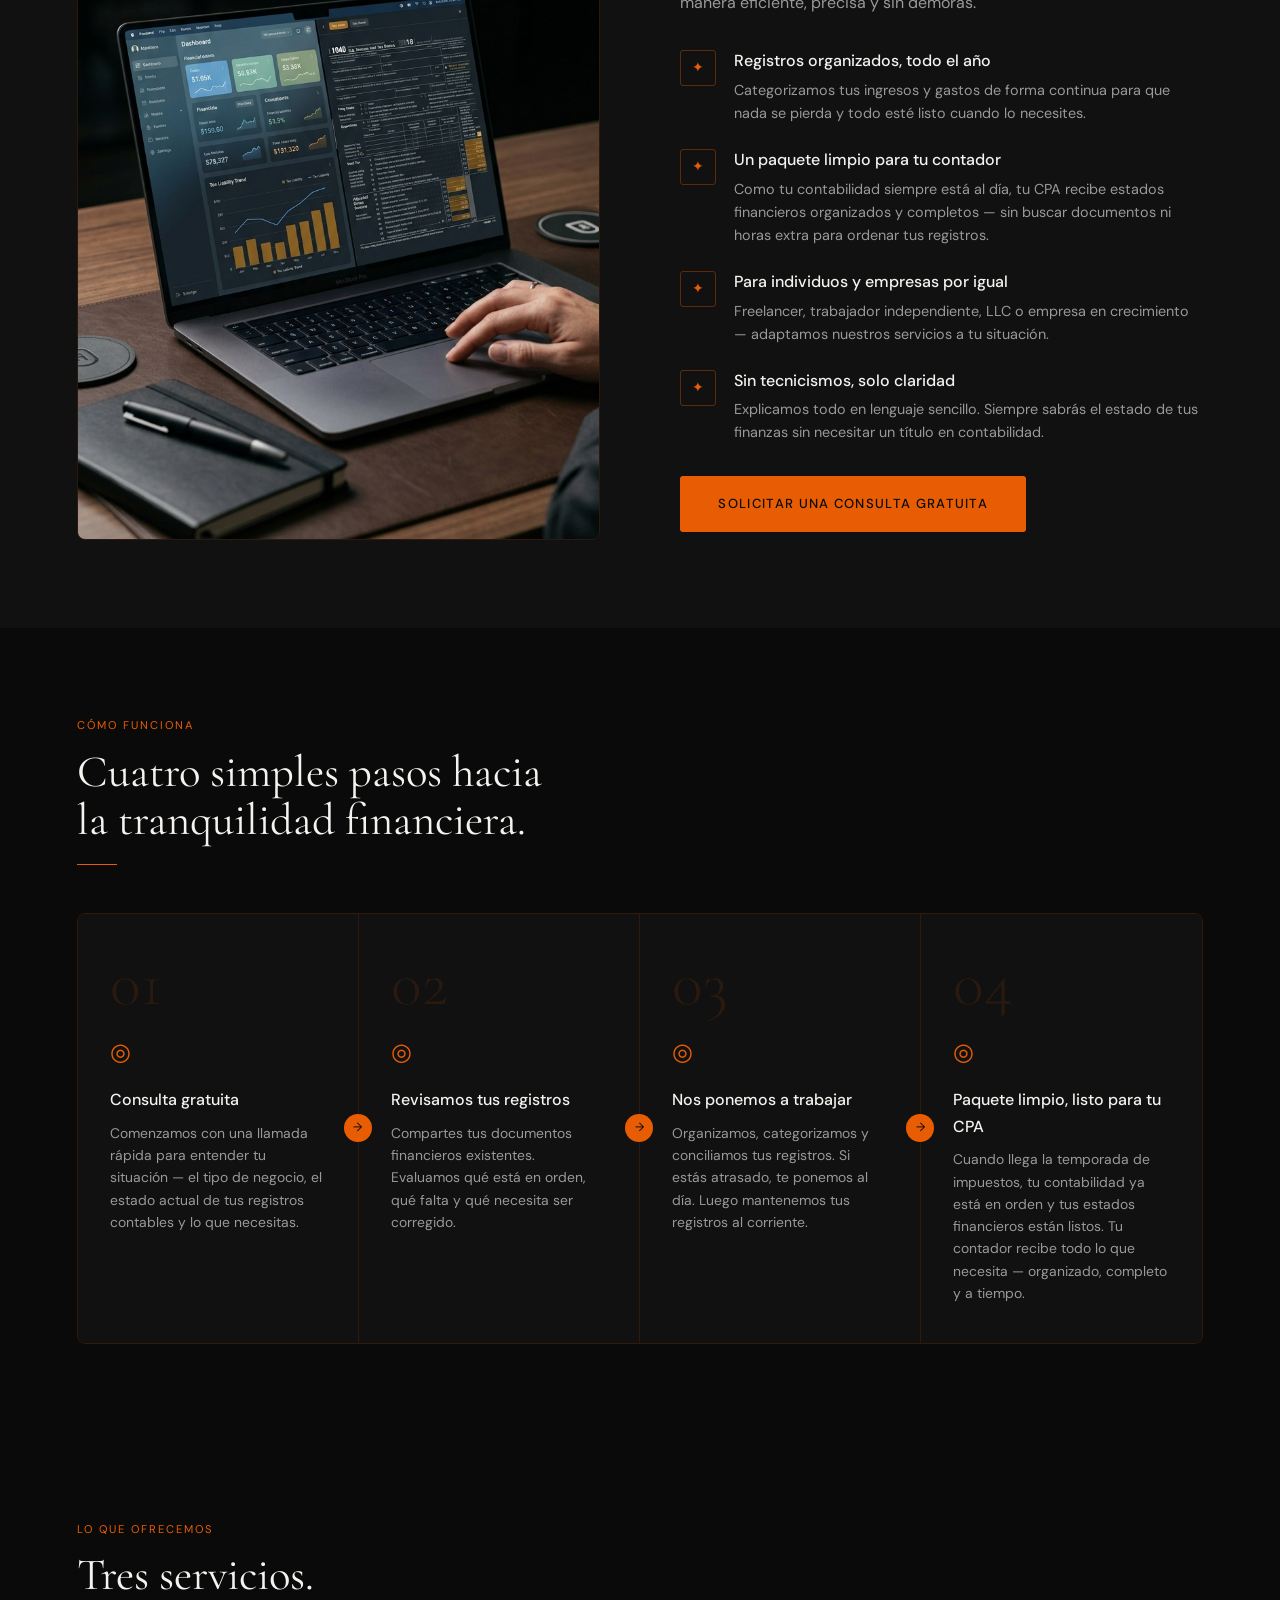
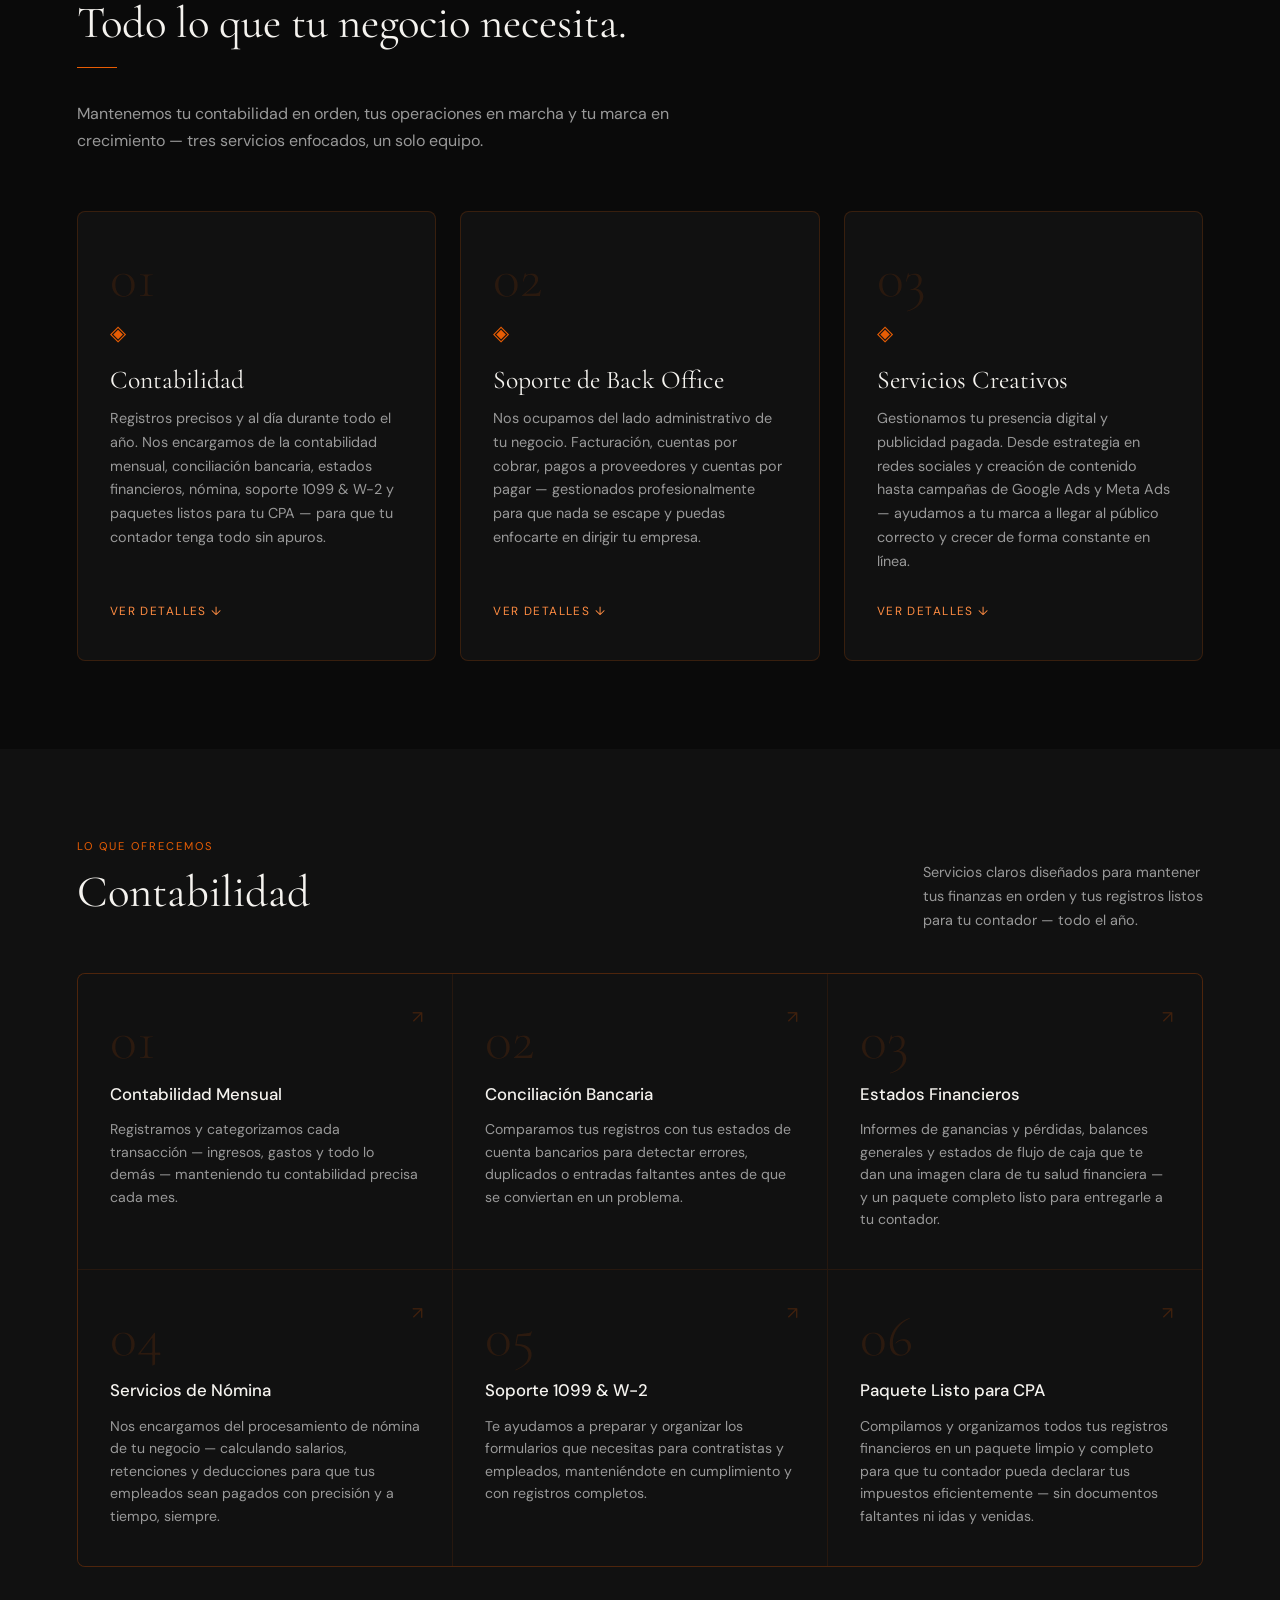
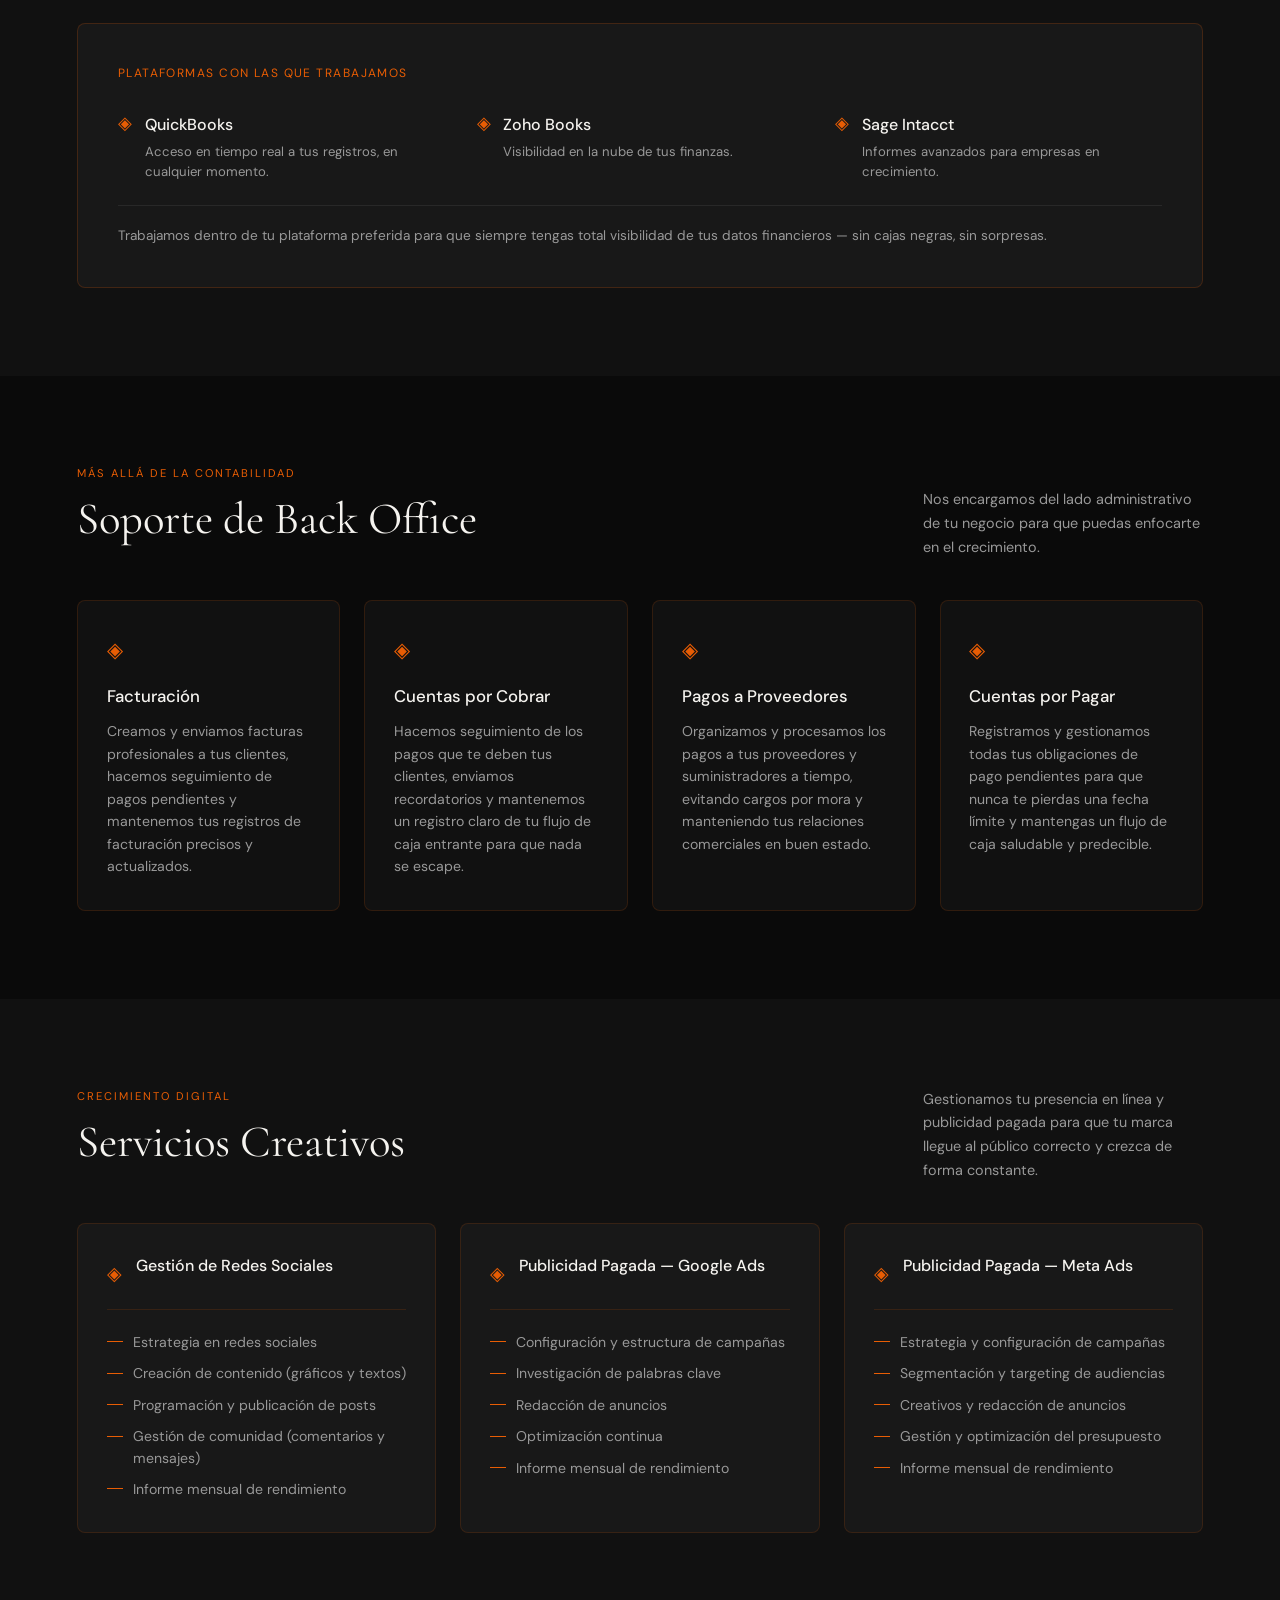
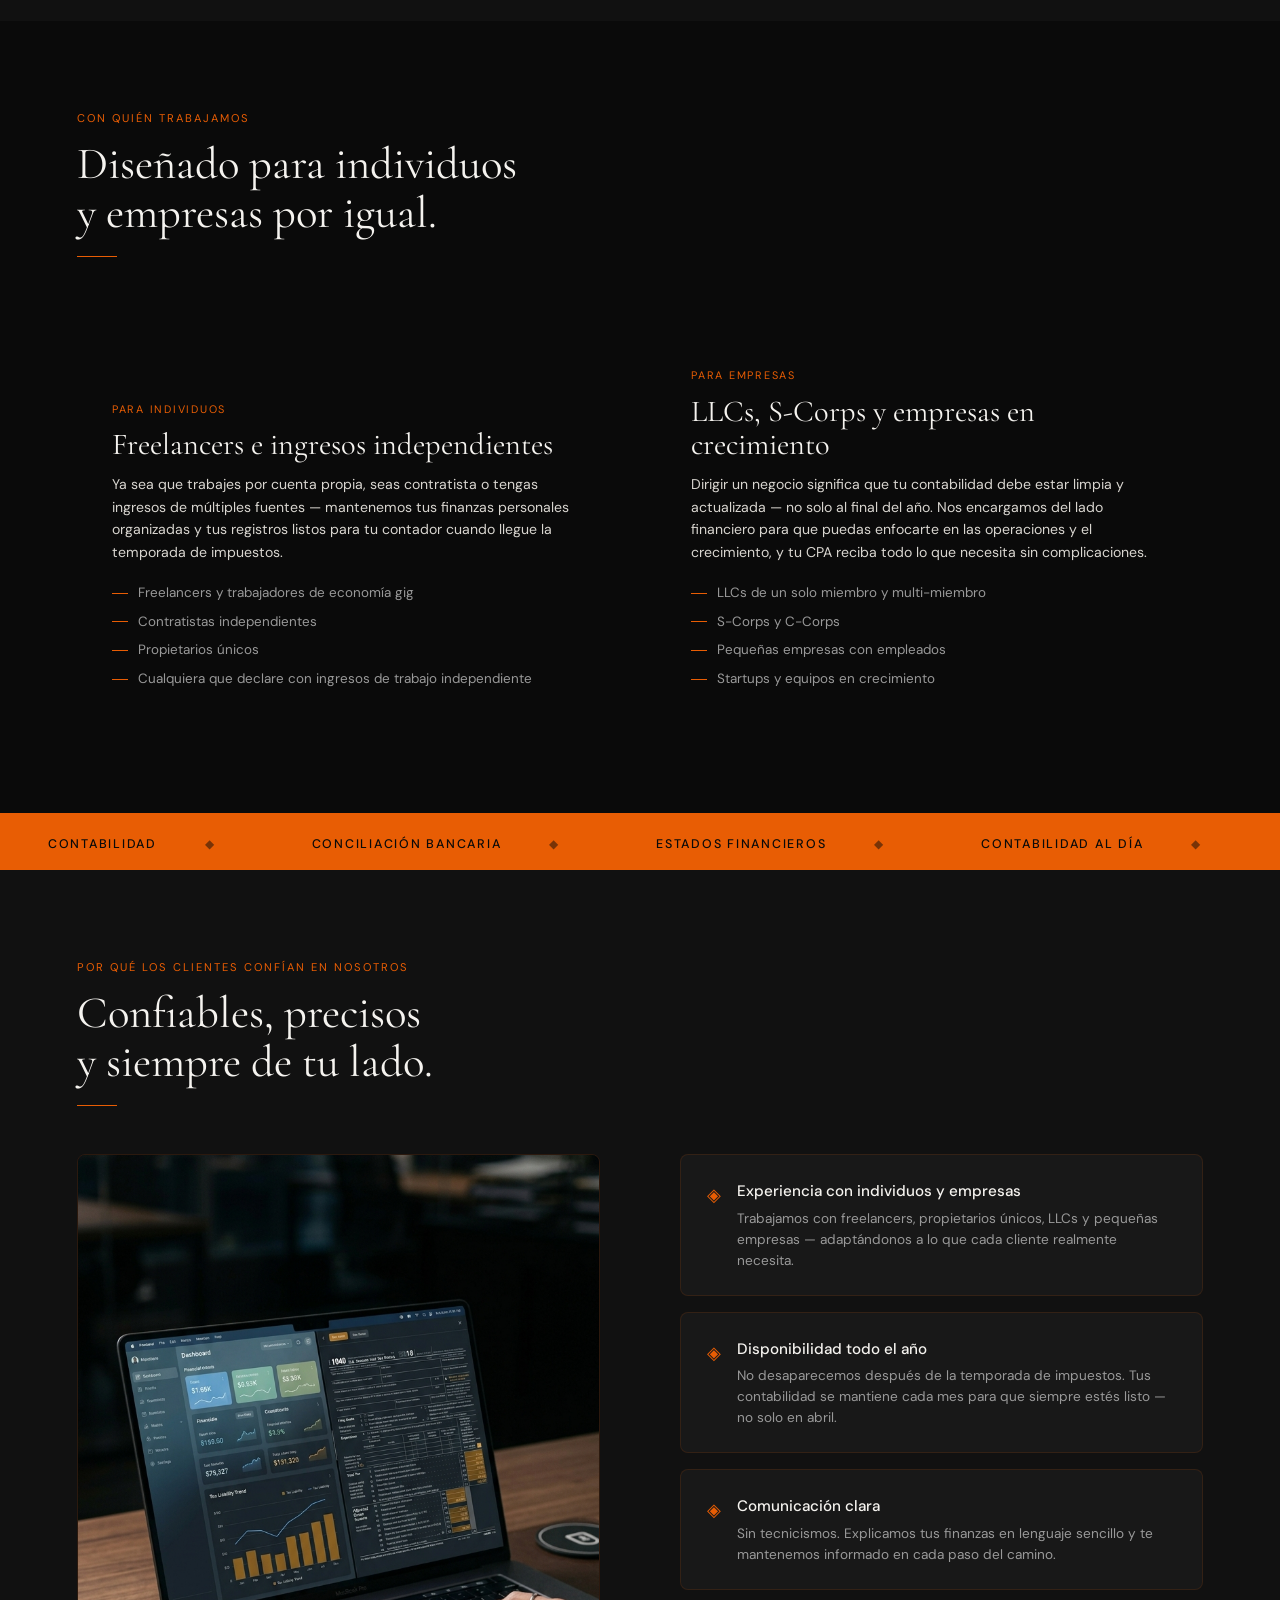
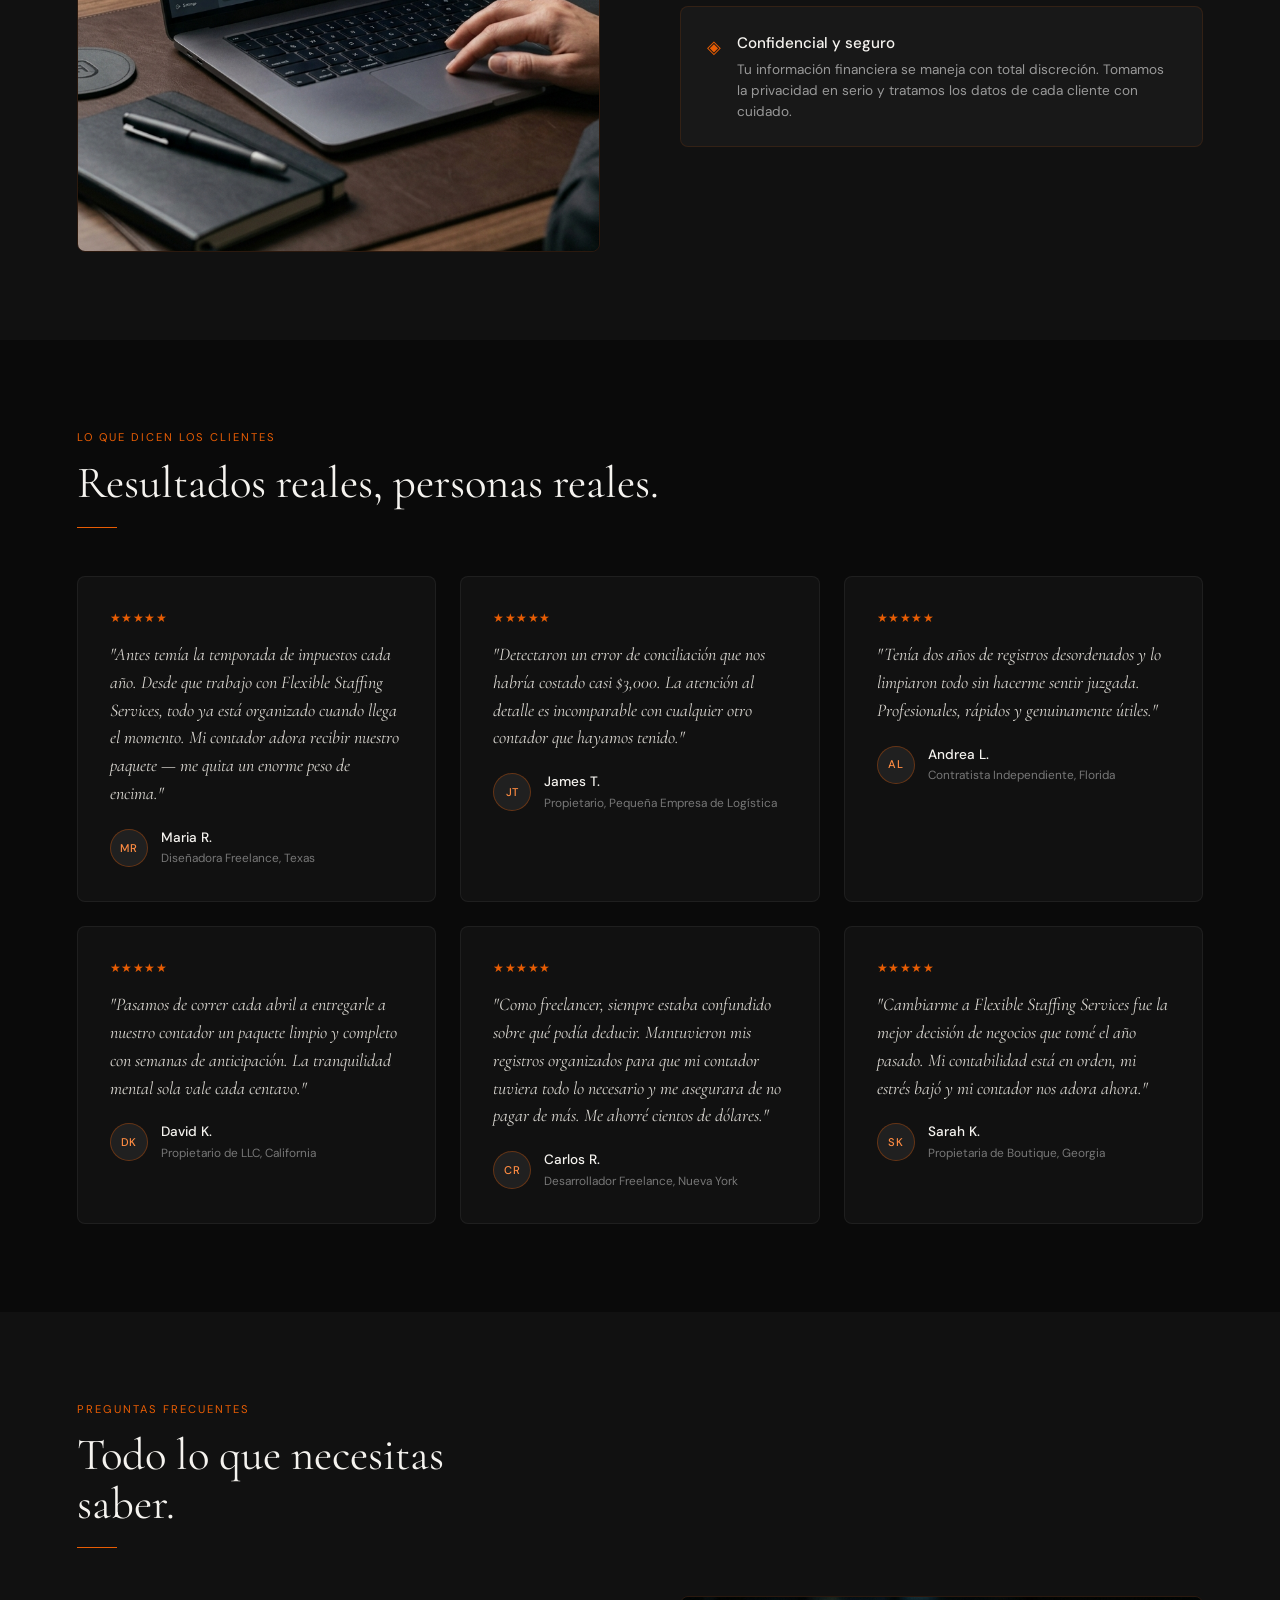
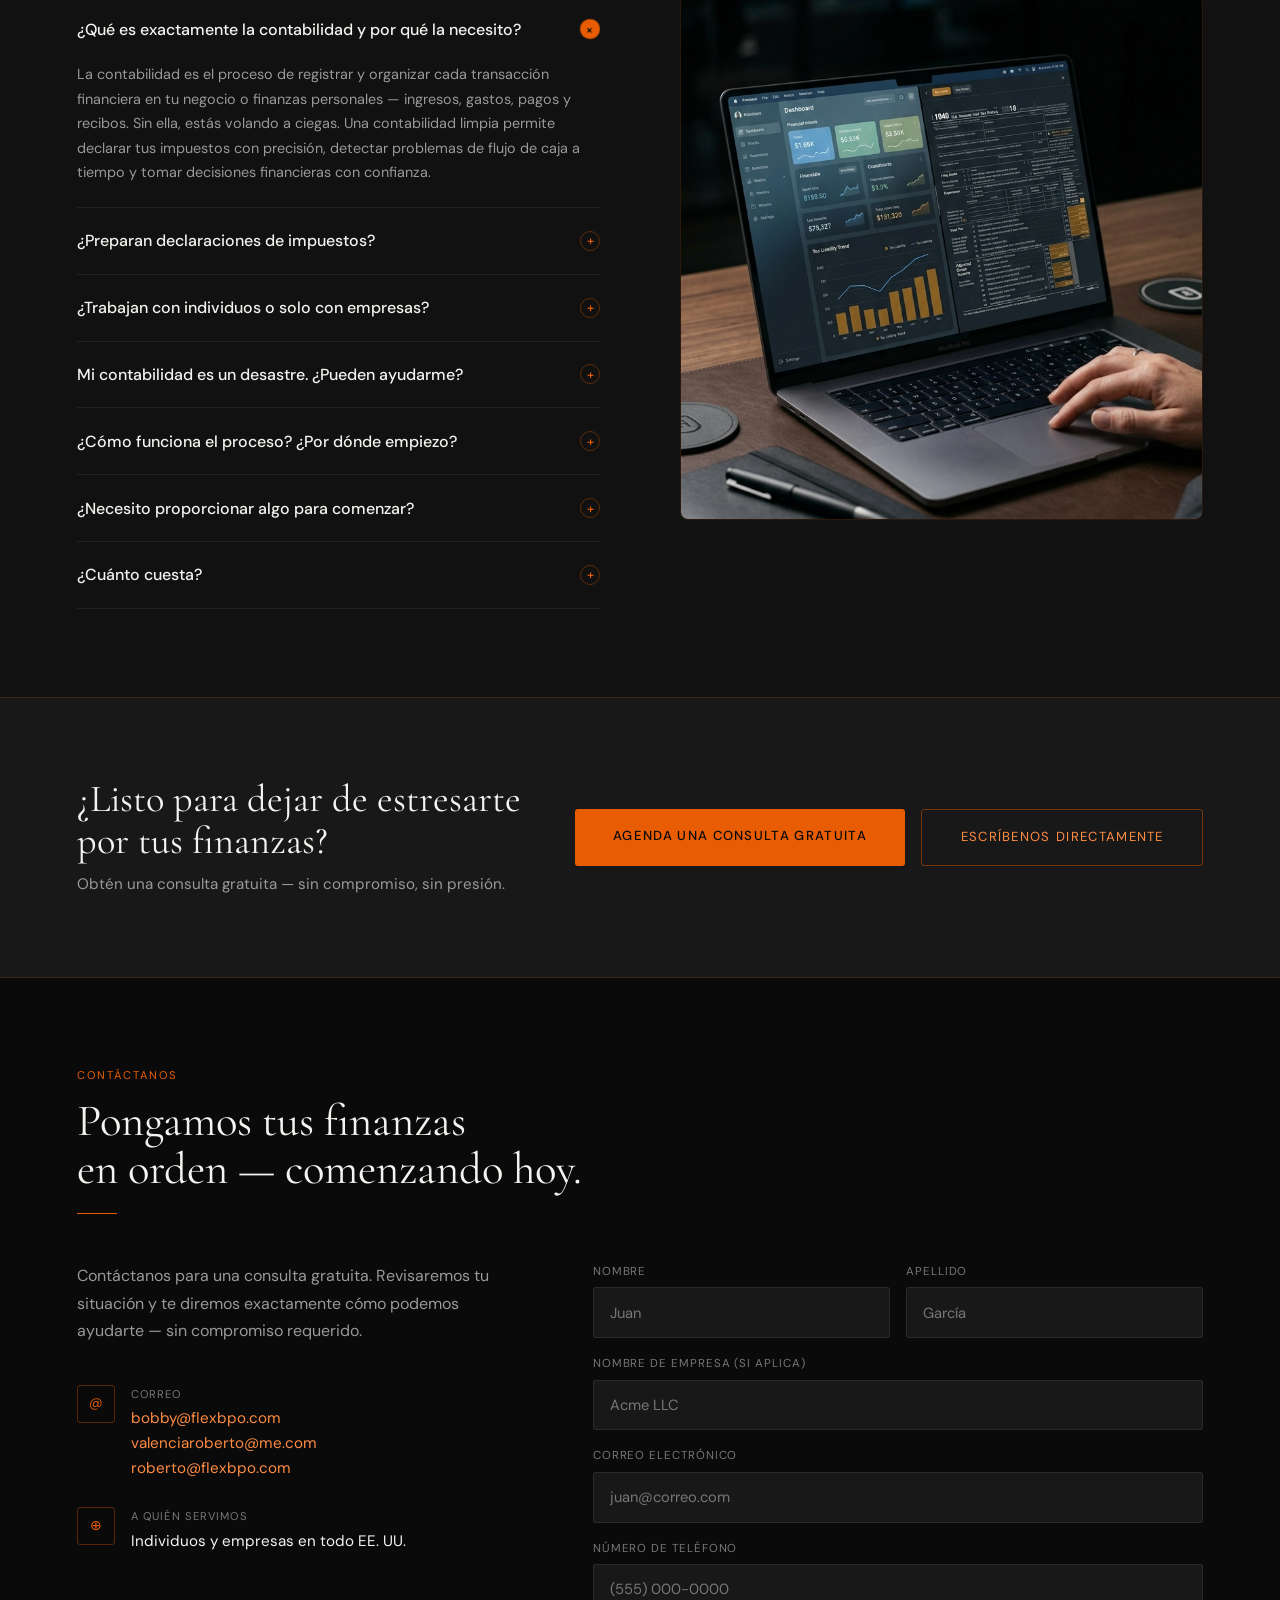
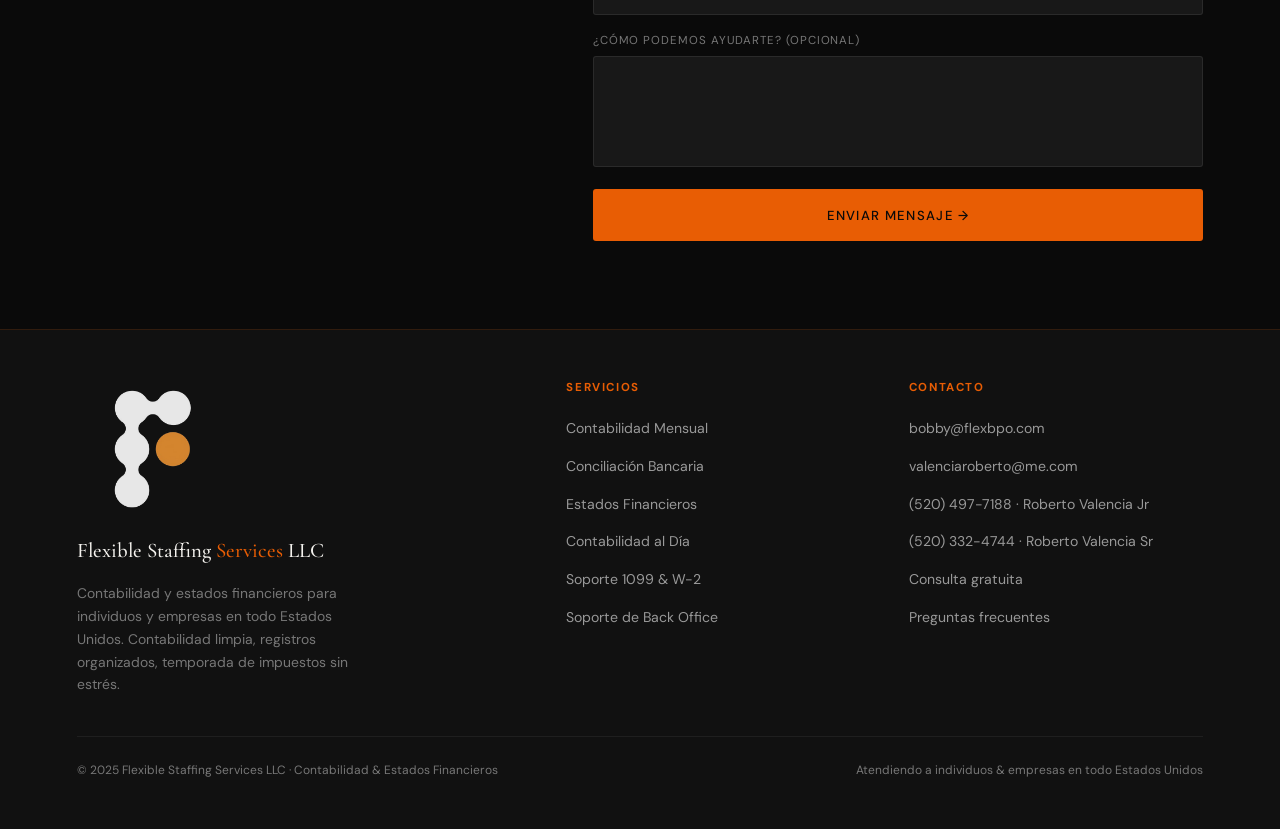
==== commit c30298dc: "Fix topbar/nav overlap: explicit 38px topbar height, nav top:38px Co-Authored-By: Claude Sonnet 4.6 " ====
--- a/index.html
+++ b/index.html
@@ -13,7 +13,7 @@
   </head>
   <body>
     <!-- TOP BAR -->
-    <div style="position:fixed;top:0;left:0;right:0;z-index:101;background:#1a1a1a;border-bottom:1px solid #2e2e2e;padding:7px 2rem;display:flex;justify-content:flex-end;align-items:center;gap:2rem;font-size:0.78rem;color:#aaa;flex-wrap:wrap;">
+    <div style="position:fixed;top:0;left:0;right:0;z-index:101;height:38px;background:#1a1a1a;border-bottom:1px solid #2e2e2e;padding:0 2rem;display:flex;justify-content:flex-end;align-items:center;gap:2rem;font-size:0.78rem;color:#aaa;flex-wrap:wrap;">
       <a href="tel:5204977188" style="color:#aaa;text-decoration:none;display:flex;align-items:center;gap:6px;">
 <span>(520) 497-7188</span>
         <span style="color:#666;">·</span>
--- a/styles.css
+++ b/styles.css
@@ -38,7 +38,7 @@
 /* ── NAV ── */
 nav {
   position: fixed;
-  top: 35px;
+  top: 38px;
   left: 0;
   right: 0;
   z-index: 100;
@@ -321,7 +321,7 @@
   grid-template-columns: 1fr 1fr;
   align-items: center;
   padding: 0 6%;
-  padding-top: 115px;
+  padding-top: 120px;
   position: relative;
   overflow: hidden;
   gap: 4rem;
@@ -1475,7 +1475,7 @@
 @media (max-width: 900px) {
   .hero {
     grid-template-columns: 1fr;
-    padding-top: 100px;
+    padding-top: 110px;
   }
   .hero-right {
     display: none;
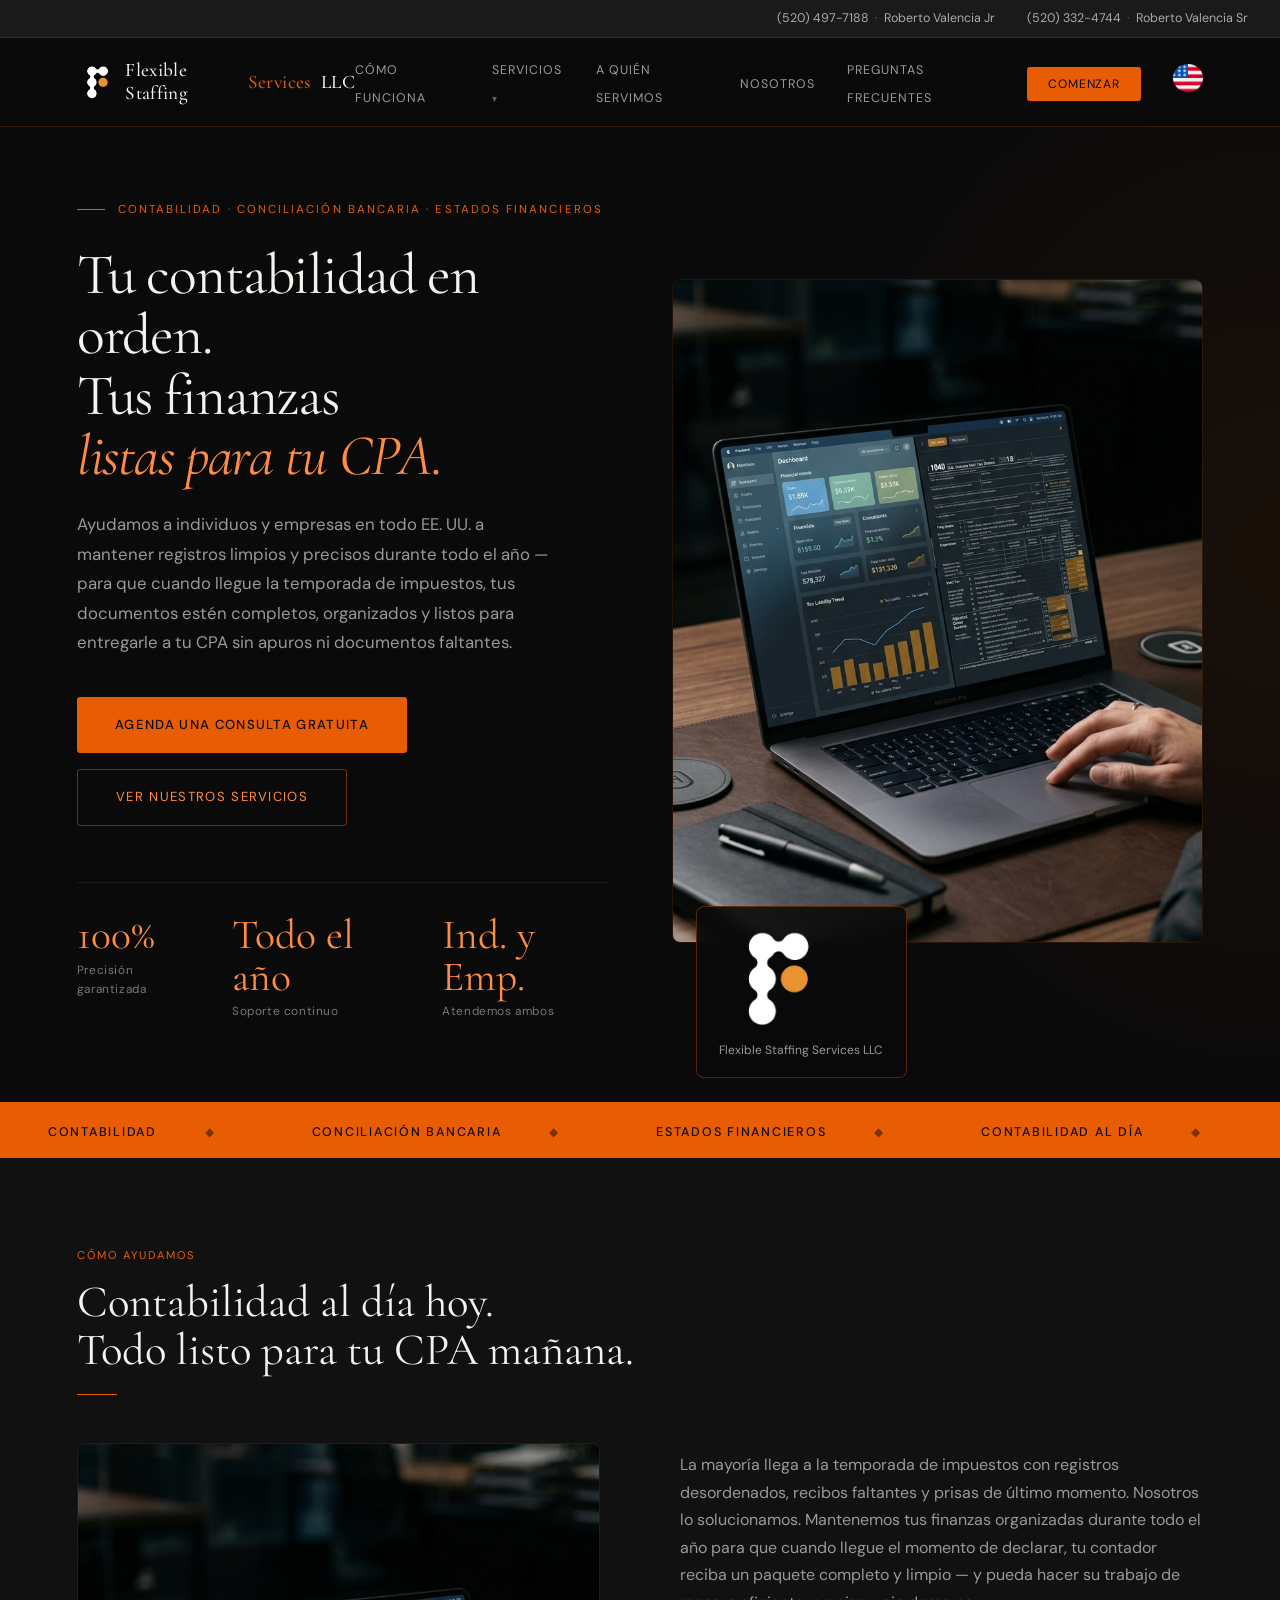
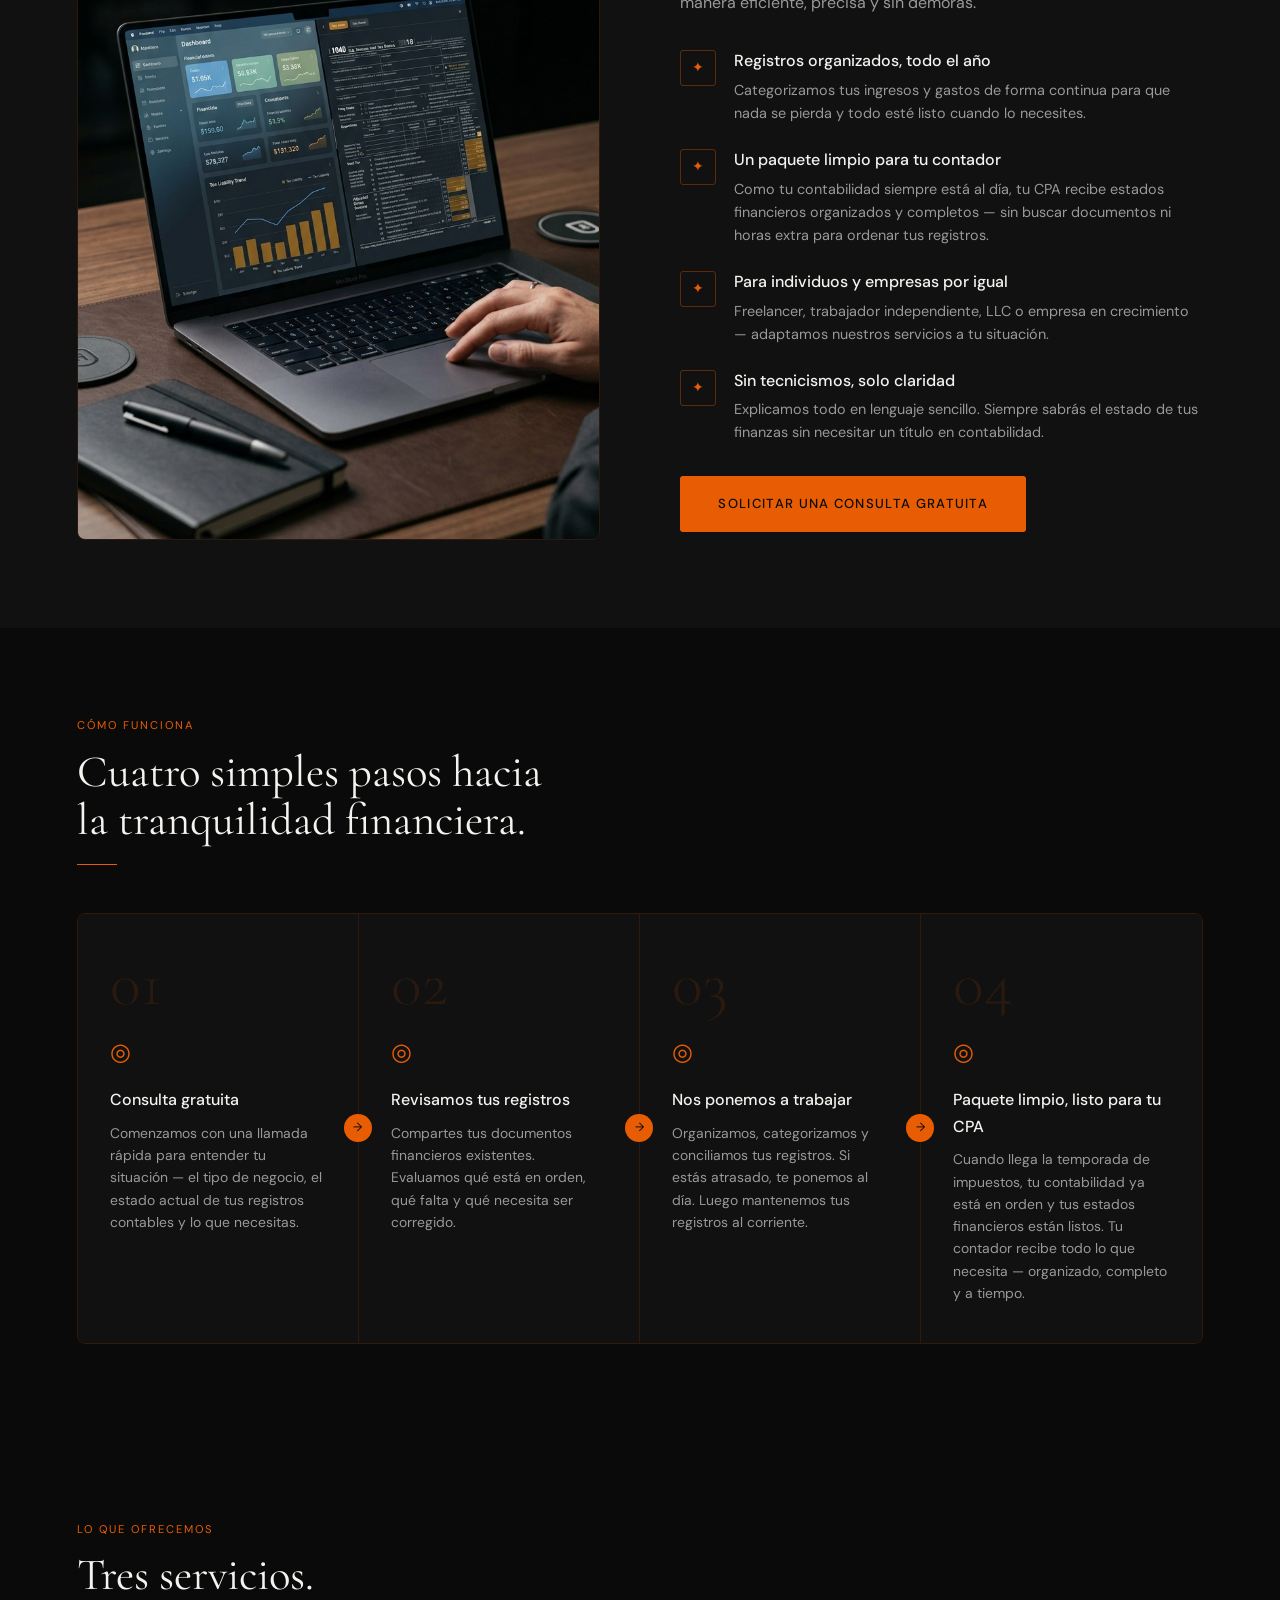
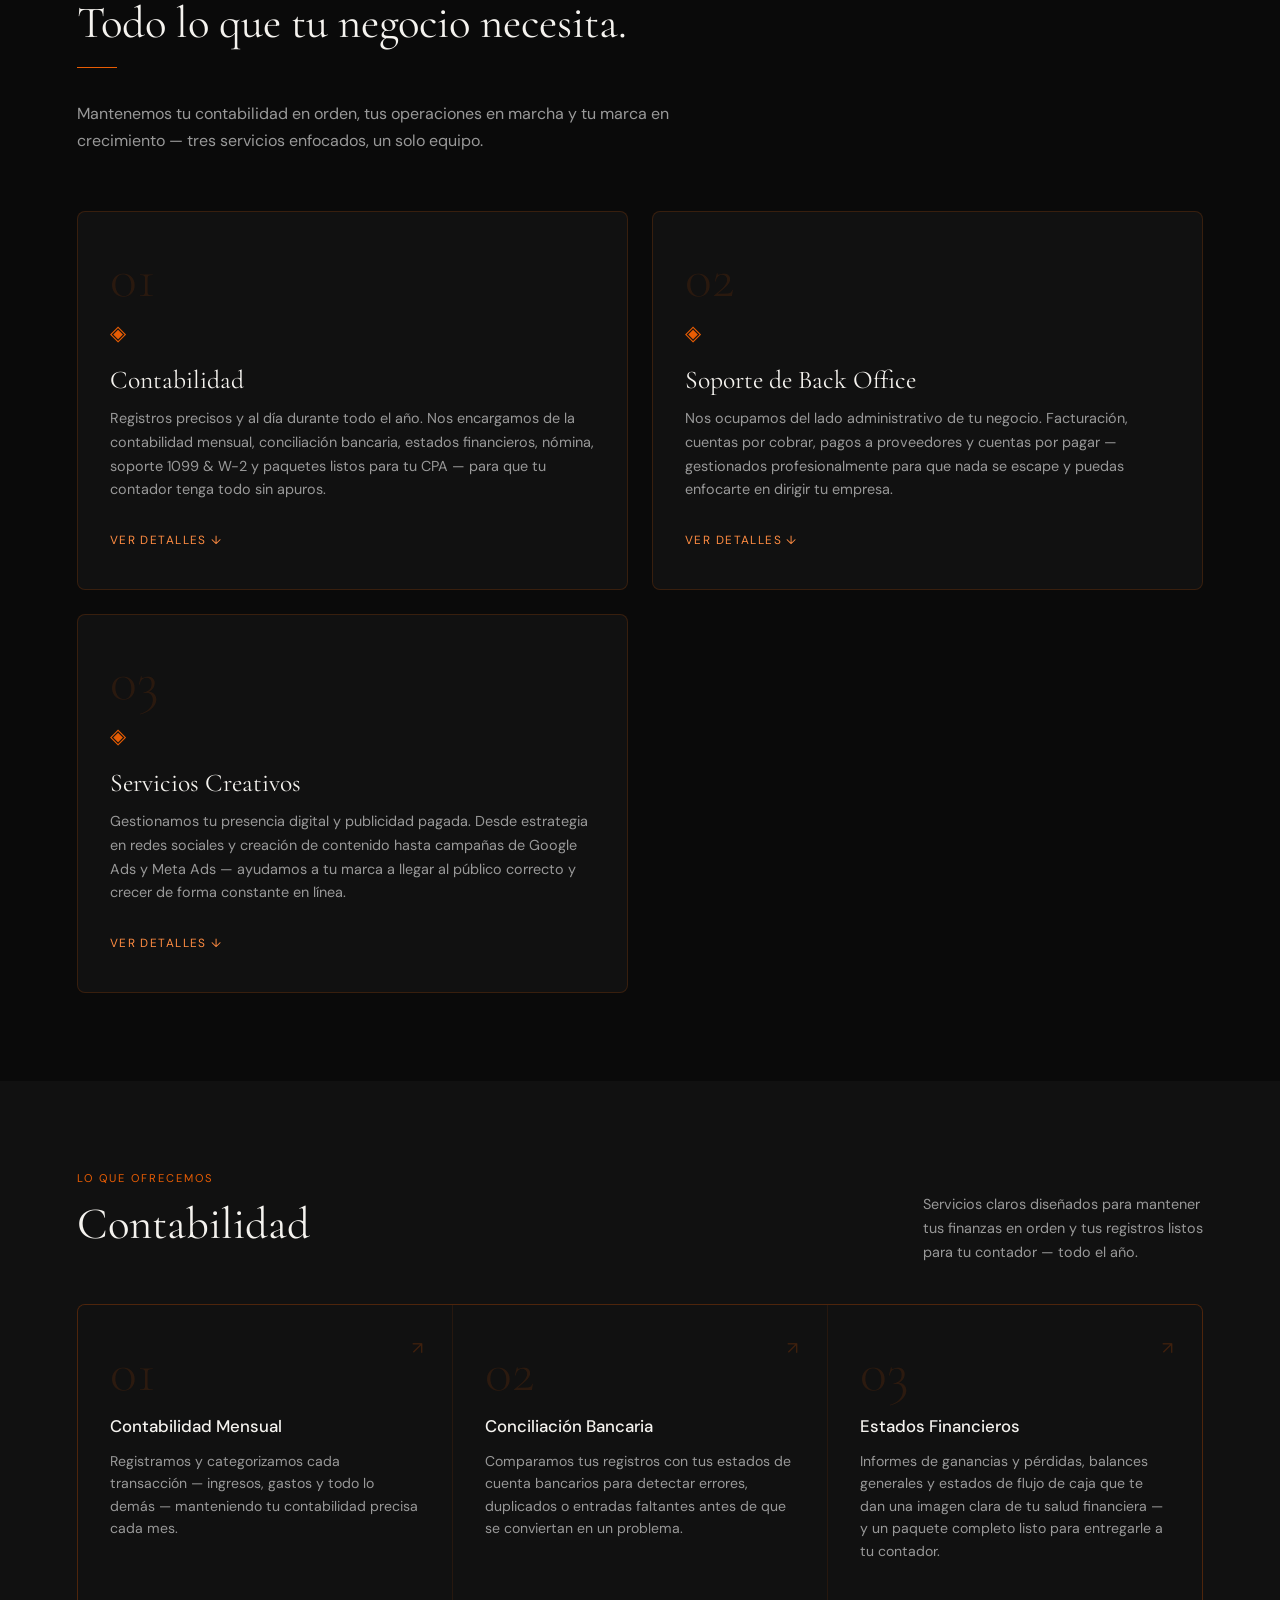
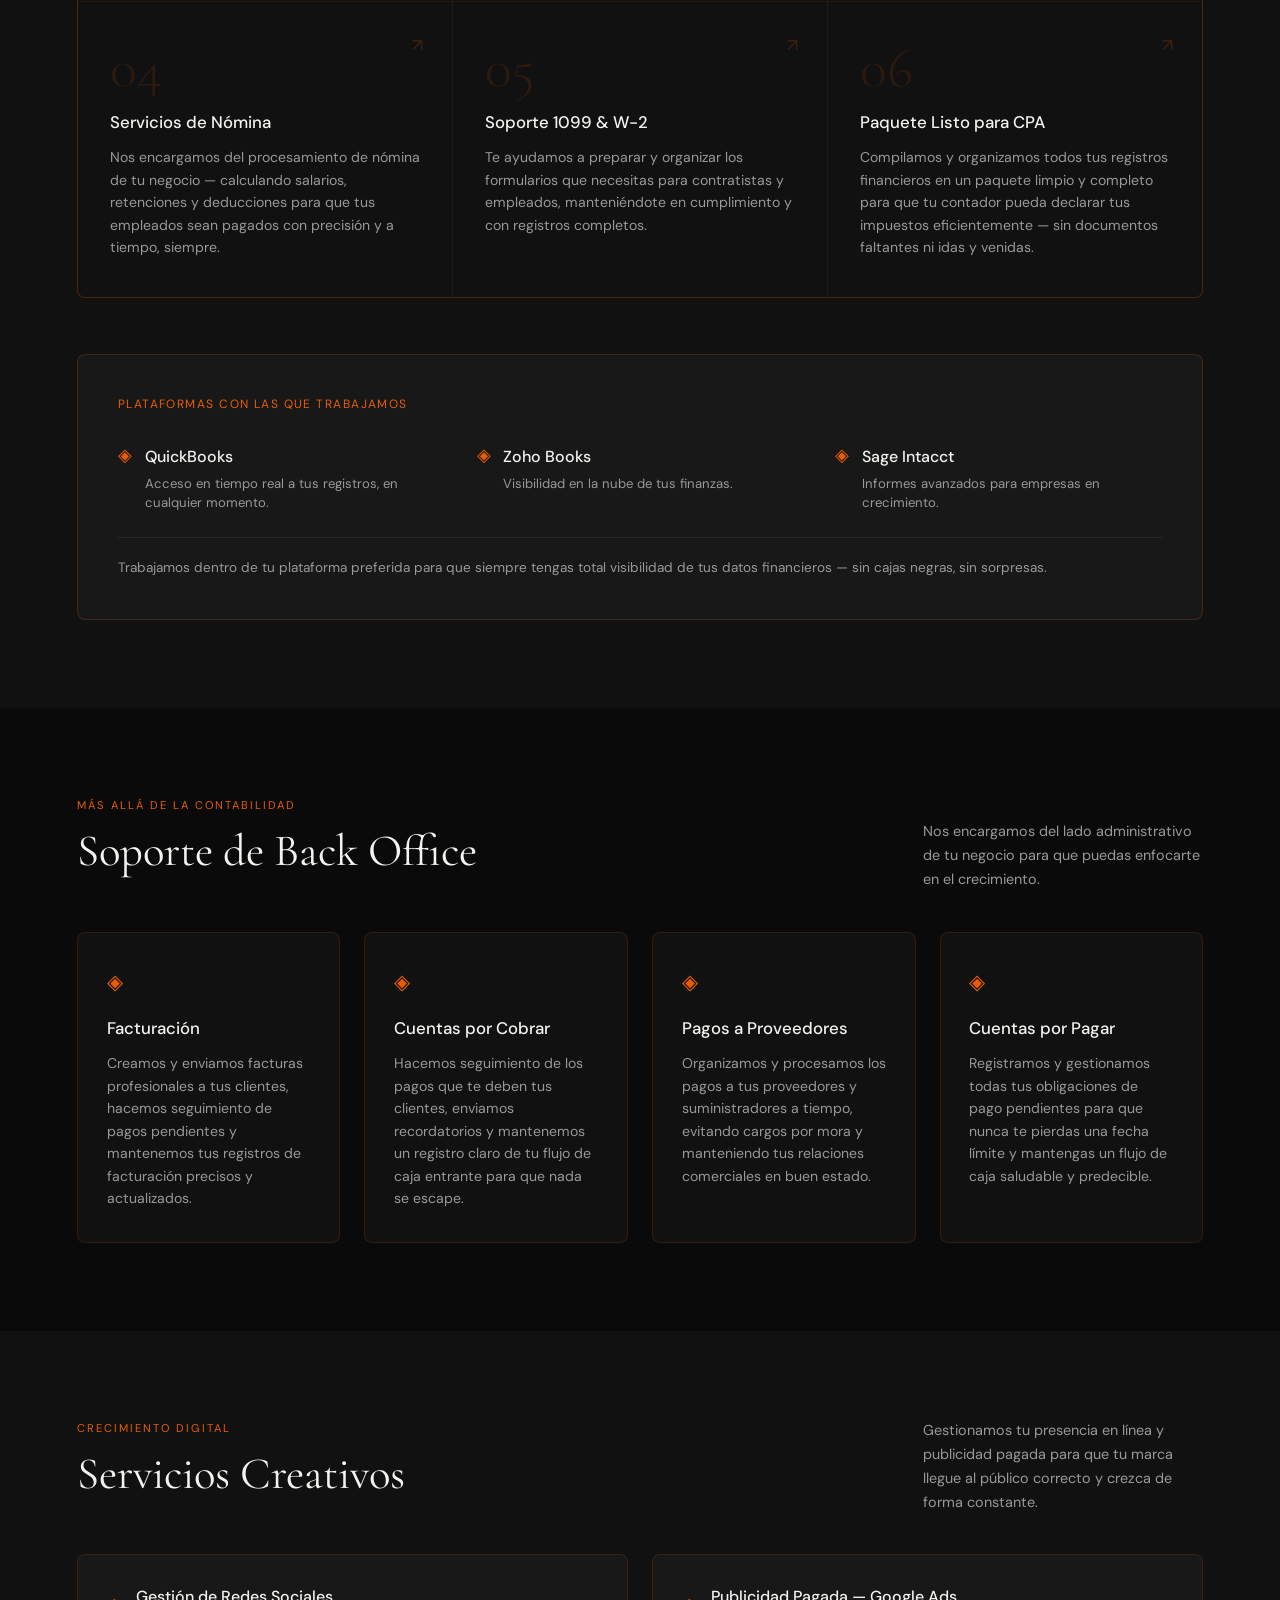
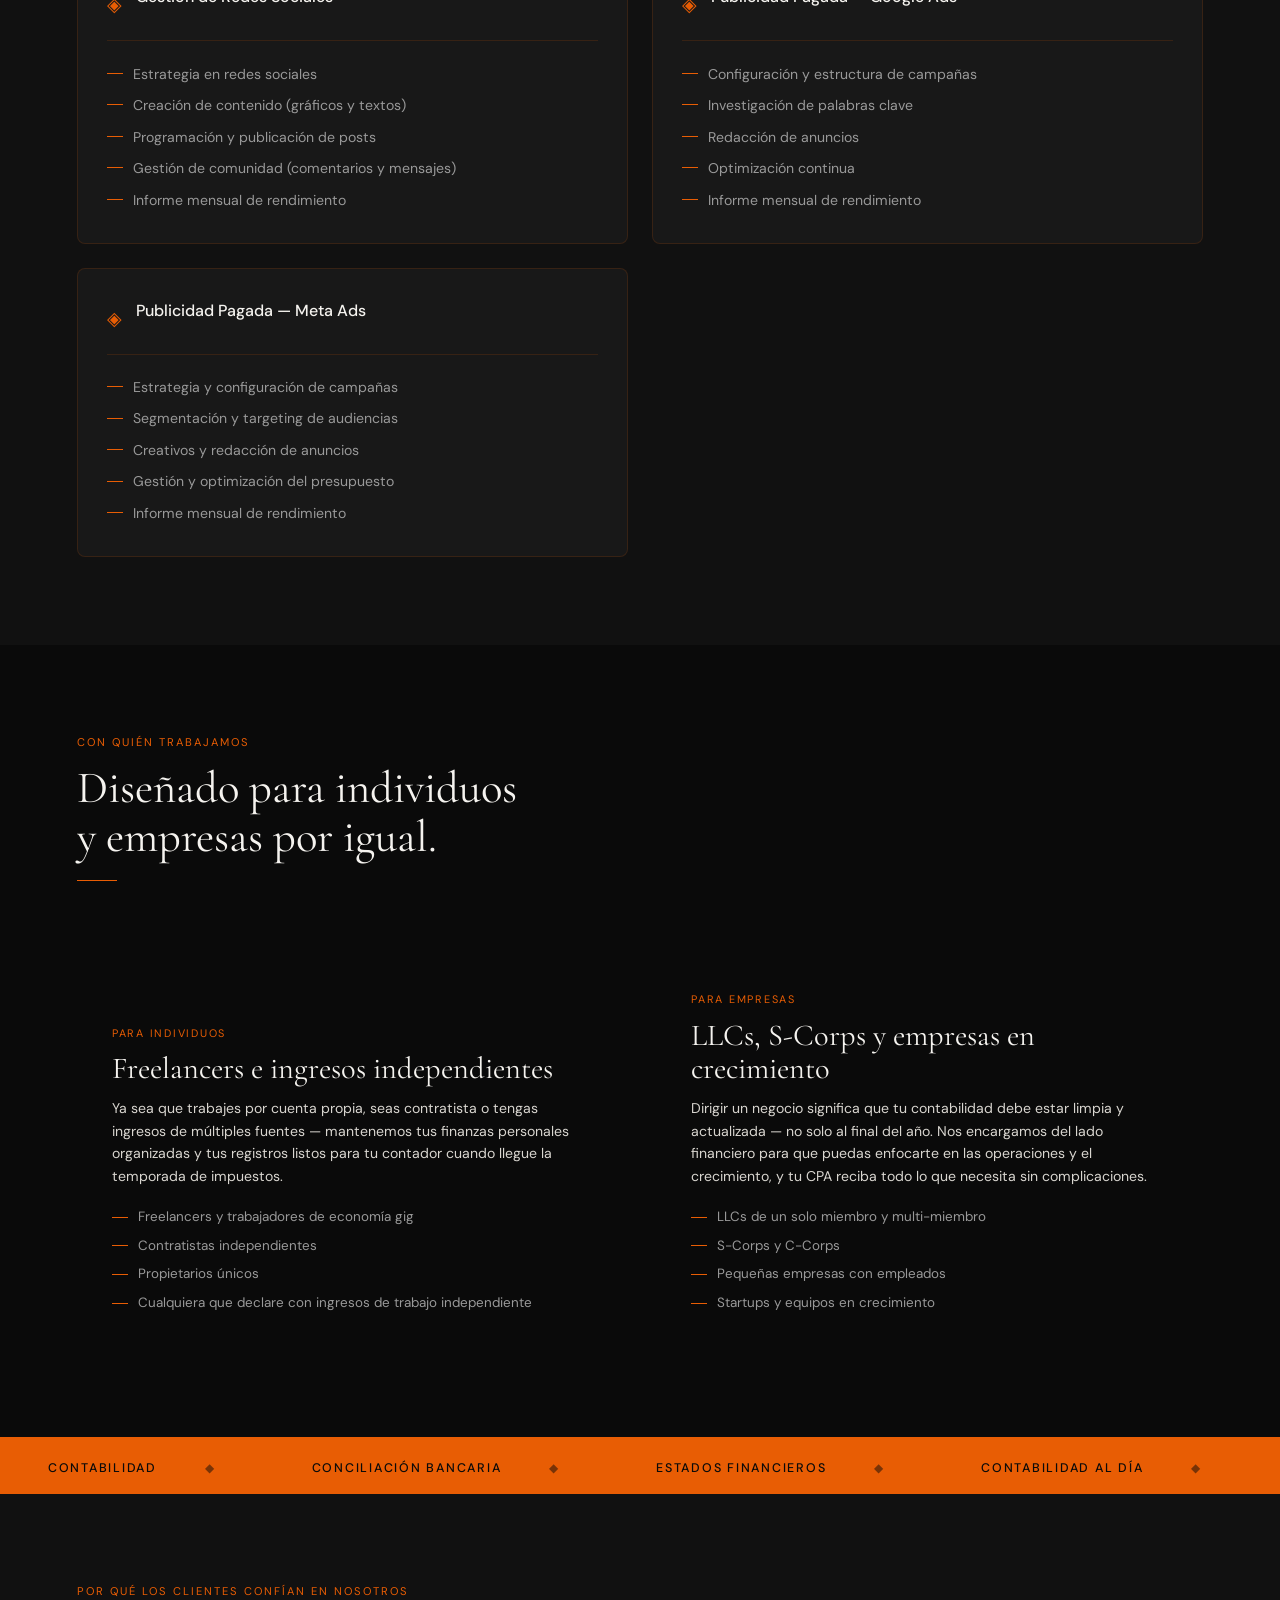
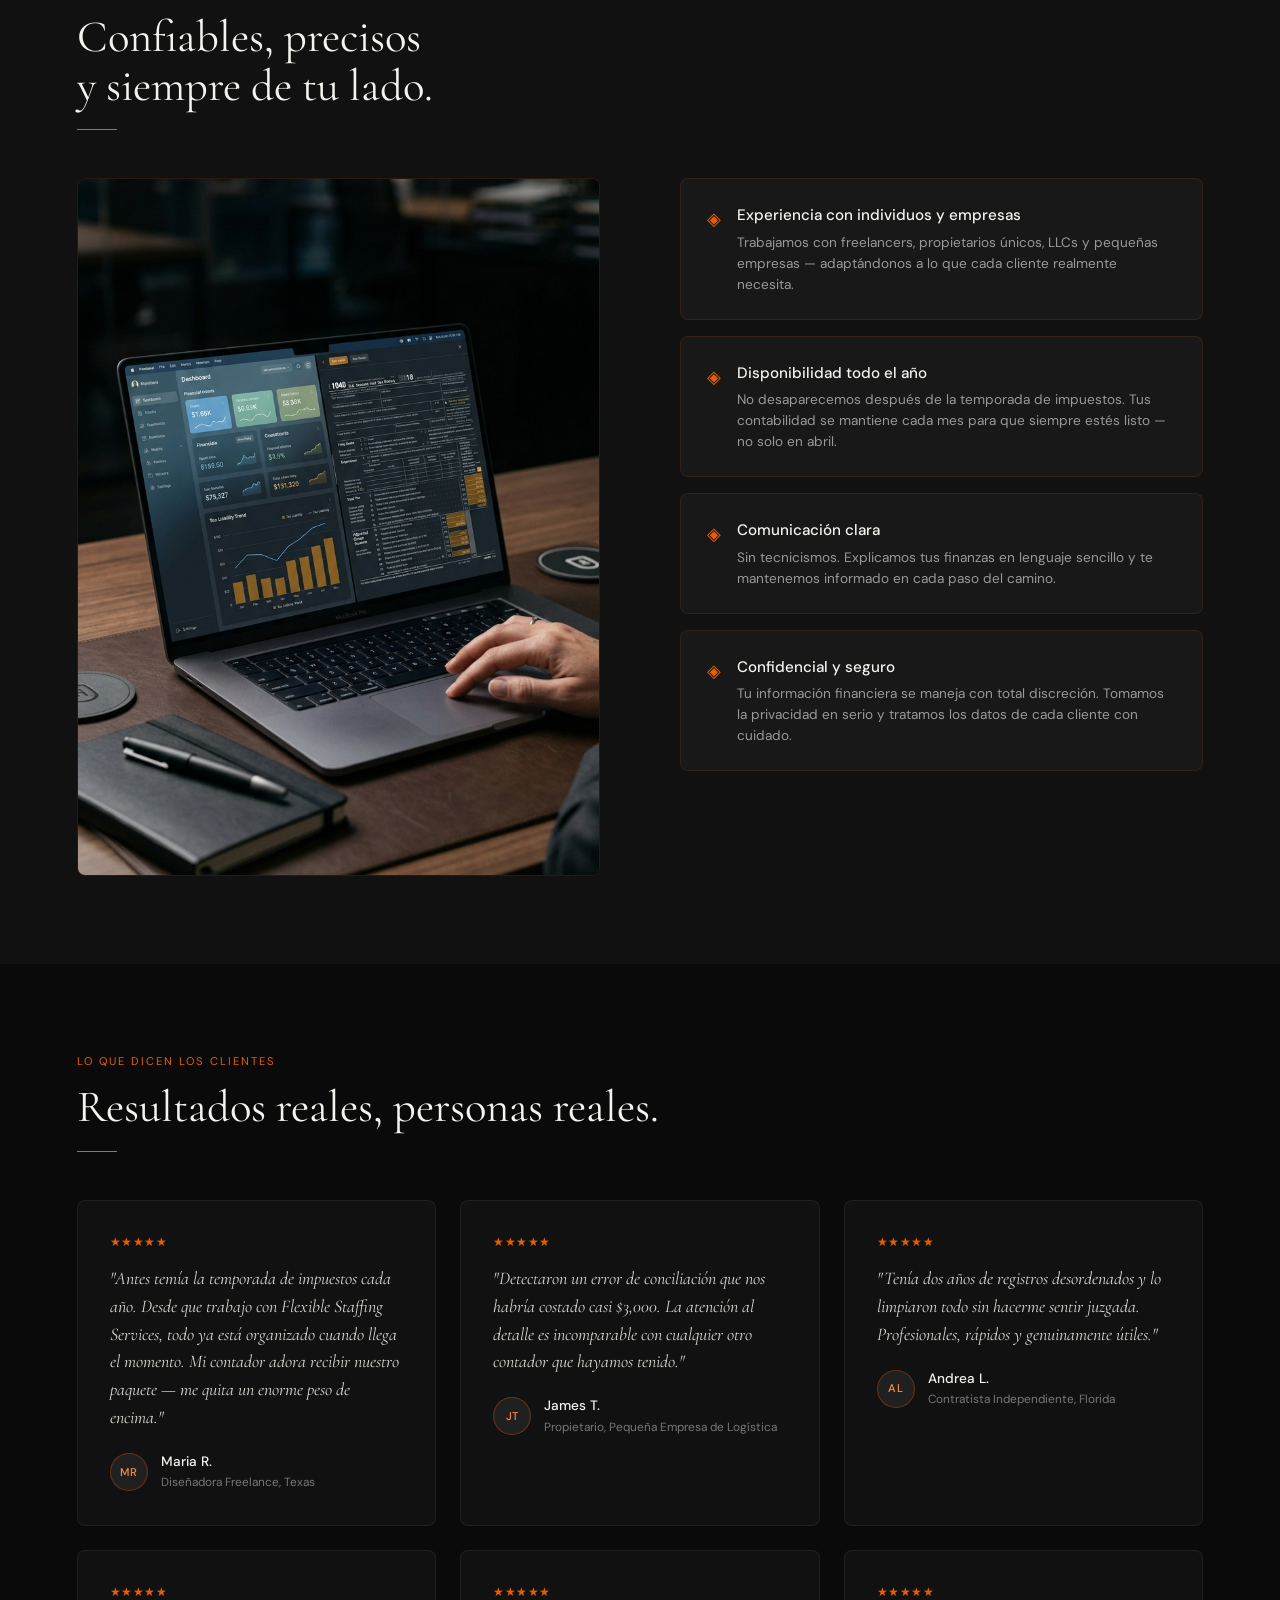
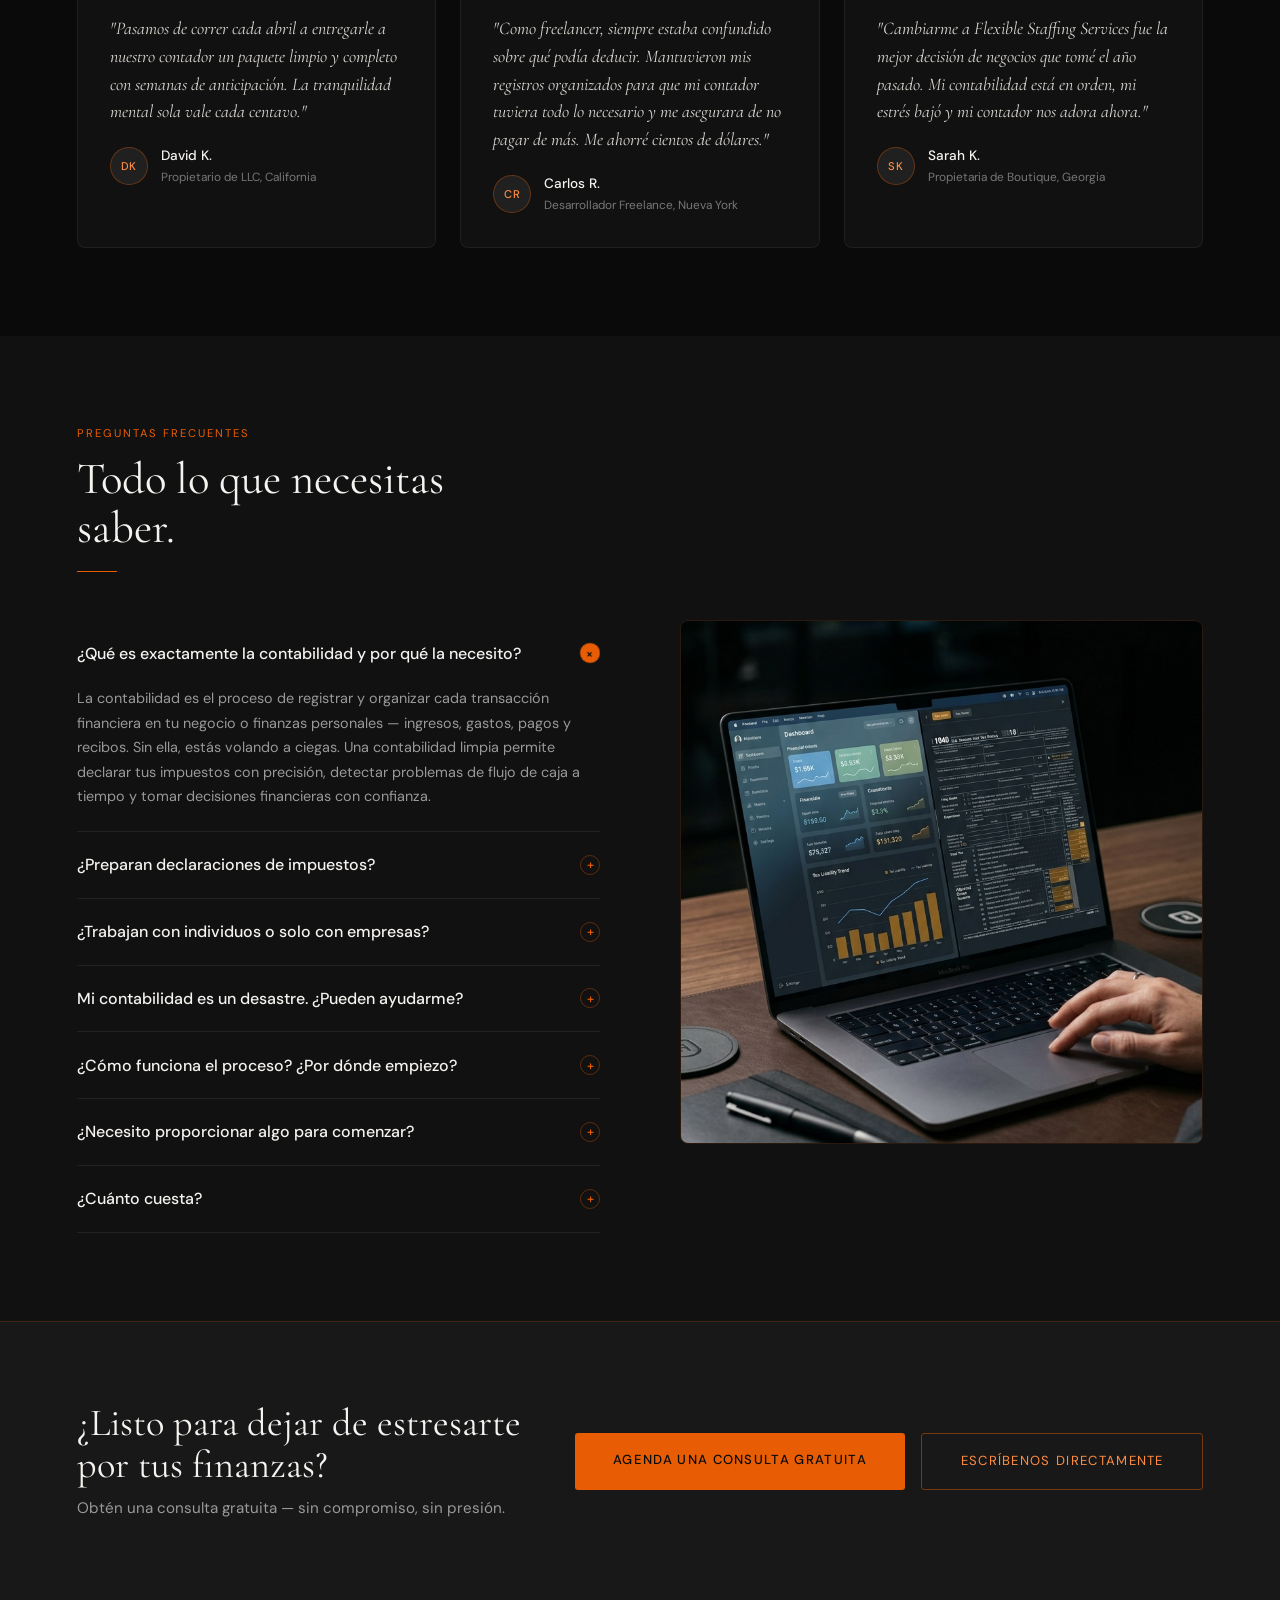
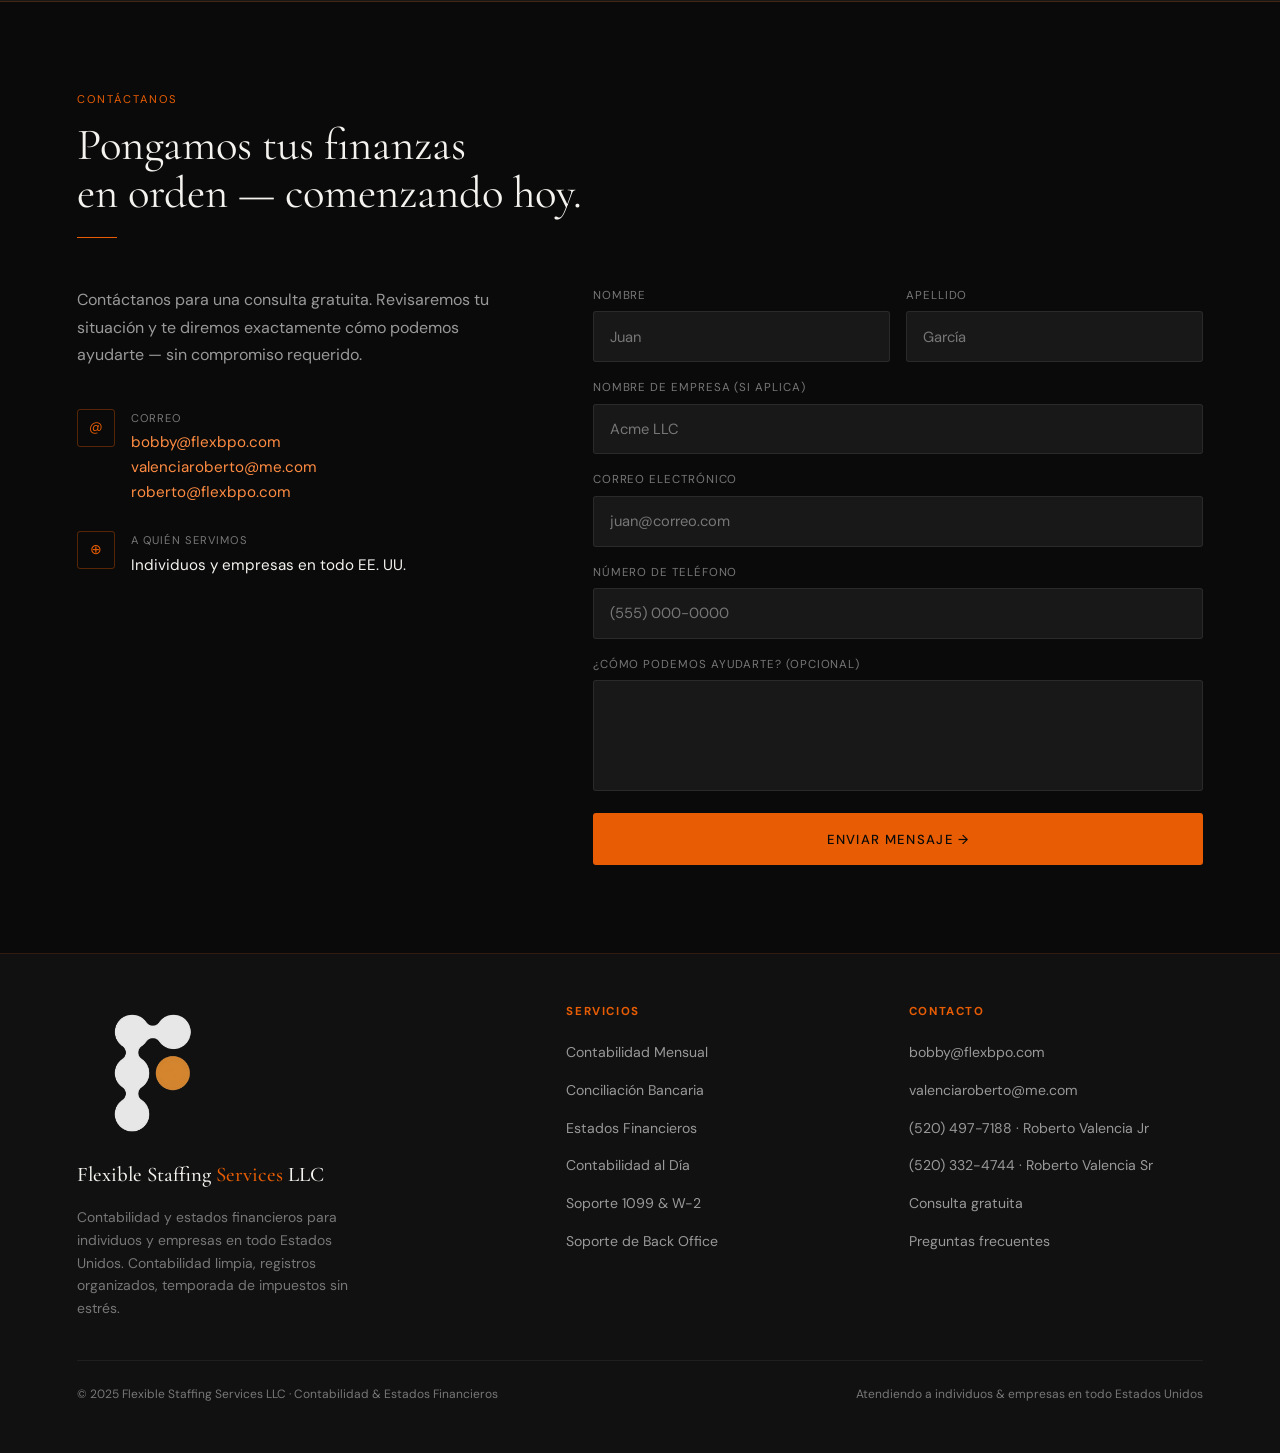
==== commit e675ed58: "Full responsive overhaul: 7 breakpoints, mobile menu fix, topbar ID - Add id="topbar", min-height on" ====
--- a/index.html
+++ b/index.html
@@ -13,7 +13,7 @@
   </head>
   <body>
     <!-- TOP BAR -->
-    <div style="position:fixed;top:0;left:0;right:0;z-index:101;height:38px;background:#1a1a1a;border-bottom:1px solid #2e2e2e;padding:0 2rem;display:flex;justify-content:flex-end;align-items:center;gap:2rem;font-size:0.78rem;color:#aaa;flex-wrap:wrap;">
+    <div id="topbar" style="position:fixed;top:0;left:0;right:0;z-index:101;min-height:38px;background:#1a1a1a;border-bottom:1px solid #2e2e2e;padding:0 2rem;display:flex;justify-content:flex-end;align-items:center;gap:2rem;font-size:0.78rem;color:#aaa;flex-wrap:wrap;">
       <a href="tel:5204977188" style="color:#aaa;text-decoration:none;display:flex;align-items:center;gap:6px;">
 <span>(520) 497-7188</span>
         <span style="color:#666;">·</span>
--- a/styles.css
+++ b/styles.css
@@ -133,7 +133,7 @@
 .mobile-menu {
   display: none;
   position: fixed;
-  top: 0;
+  top: 38px;
   left: 0;
   right: 0;
   bottom: 0;
@@ -143,6 +143,7 @@
   align-items: center;
   justify-content: center;
   gap: 2.5rem;
+  padding-top: 72px;
 }
 .mobile-menu.open {
   display: flex;
@@ -821,19 +822,6 @@
   color: var(--gray-light);
   line-height: 1.6;
 }
-@media (max-width: 900px) {
-  .backoffice-grid {
-    grid-template-columns: repeat(2, 1fr);
-  }
-  .svc-overview-grid {
-    grid-template-columns: 1fr;
-  }
-}
-@media (max-width: 540px) {
-  .backoffice-grid {
-    grid-template-columns: 1fr;
-  }
-}
 
 /* ── CREATIVE SERVICES ── */
 .creative {
@@ -897,11 +885,6 @@
   background: var(--orange);
   flex-shrink: 0;
   margin-top: 0.65em;
-}
-@media (max-width: 900px) {
-  .creative-grid {
-    grid-template-columns: 1fr;
-  }
 }
 
 /* ── WHO WE SERVE ── */
@@ -1448,6 +1431,18 @@
 }
 
 /* ── RESPONSIVE ── */
+
+/* 1280 */
+@media (max-width: 1280px) {
+  .svc-overview-grid {
+    grid-template-columns: 1fr 1fr;
+  }
+  .creative-grid {
+    grid-template-columns: 1fr 1fr;
+  }
+}
+
+/* 1024 */
 @media (max-width: 1024px) {
   .process-steps {
     grid-template-columns: 1fr 1fr;
@@ -1471,7 +1466,15 @@
   .testimonials-grid {
     grid-template-columns: 1fr 1fr;
   }
-}
+  .services-grid {
+    grid-template-columns: 1fr 1fr;
+  }
+  .backoffice-grid {
+    grid-template-columns: 1fr 1fr;
+  }
+}
+
+/* 900 */
 @media (max-width: 900px) {
   .hero {
     grid-template-columns: 1fr;
@@ -1489,6 +1492,12 @@
   .solution-img-wrap {
     aspect-ratio: 16/7;
   }
+  .svc-overview-grid {
+    grid-template-columns: 1fr 1fr;
+  }
+  .creative-grid {
+    grid-template-columns: 1fr 1fr;
+  }
   .who-grid {
     grid-template-columns: 1fr;
   }
@@ -1514,7 +1523,29 @@
   .footer-inner {
     grid-template-columns: 1fr 1fr;
   }
-}
+  .services-header {
+    flex-direction: column;
+    align-items: flex-start;
+  }
+  .services-header > p {
+    max-width: 100% !important;
+  }
+}
+
+/* 768 */
+@media (max-width: 768px) {
+  .svc-overview-grid {
+    grid-template-columns: 1fr;
+  }
+  .creative-grid {
+    grid-template-columns: 1fr;
+  }
+  section {
+    padding: 4rem 5%;
+  }
+}
+
+/* 640 */
 @media (max-width: 640px) {
   .nav-links {
     display: none;
@@ -1522,6 +1553,20 @@
   .hamburger {
     display: flex;
   }
+  nav {
+    padding: 0.85rem 5%;
+  }
+  .nav-logo {
+    font-size: 1rem;
+  }
+  .nav-logo-img {
+    height: 30px;
+    max-height: 30px;
+    max-width: 32px;
+  }
+  .hero {
+    padding-top: 100px;
+  }
   .services-grid {
     grid-template-columns: 1fr;
   }
@@ -1531,6 +1576,9 @@
   .process-step {
     border-right: none !important;
     border-bottom: 0.5px solid rgba(232, 93, 4, 0.12);
+  }
+  .process-step:last-child {
+    border-bottom: none;
   }
   .numbers-grid {
     grid-template-columns: 1fr 1fr;
@@ -1572,3 +1620,61 @@
     text-align: center;
   }
 }
+
+/* 480 */
+@media (max-width: 480px) {
+  #topbar a:last-child {
+    display: none !important;
+  }
+  .hero {
+    padding-top: 96px;
+  }
+  .hero h1 {
+    font-size: clamp(2.2rem, 8vw, 3rem);
+  }
+  .section-title {
+    font-size: clamp(1.8rem, 7vw, 2.4rem);
+  }
+  section {
+    padding: 3rem 4.5%;
+  }
+  .backoffice-grid {
+    grid-template-columns: 1fr;
+  }
+  .who-card {
+    min-height: 320px;
+  }
+  .platform-item {
+    min-width: 100%;
+    flex: none;
+  }
+  .numbers-grid {
+    grid-template-columns: 1fr 1fr;
+  }
+}
+
+/* 380 */
+@media (max-width: 380px) {
+  nav {
+    padding: 0.7rem 4%;
+  }
+  .nav-logo {
+    font-size: 0.88rem;
+  }
+  .nav-logo-img {
+    height: 26px;
+    max-height: 26px;
+    max-width: 28px;
+  }
+  section {
+    padding: 2.5rem 4%;
+  }
+  .numbers-grid {
+    grid-template-columns: 1fr;
+  }
+  .btn-primary,
+  .btn-ghost {
+    padding: 0.9rem 1.5rem;
+    font-size: 0.78rem;
+  }
+}
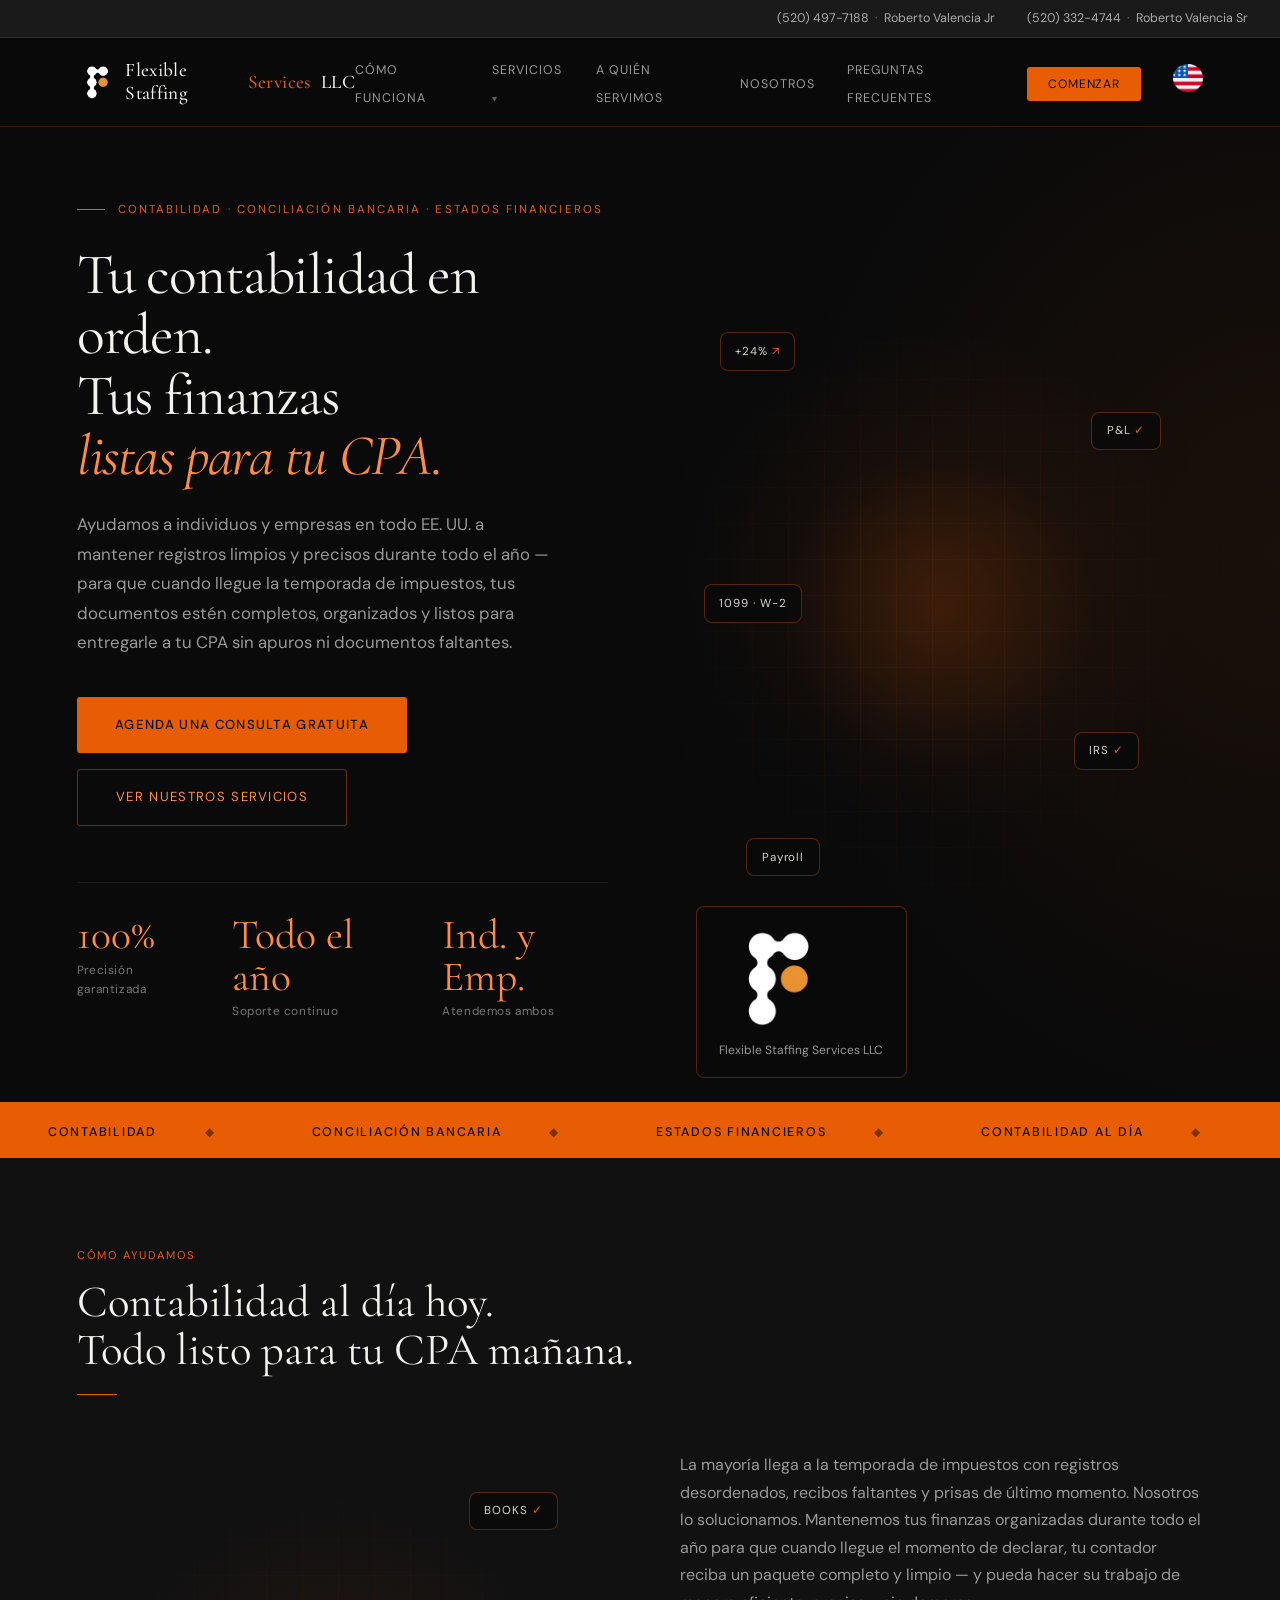
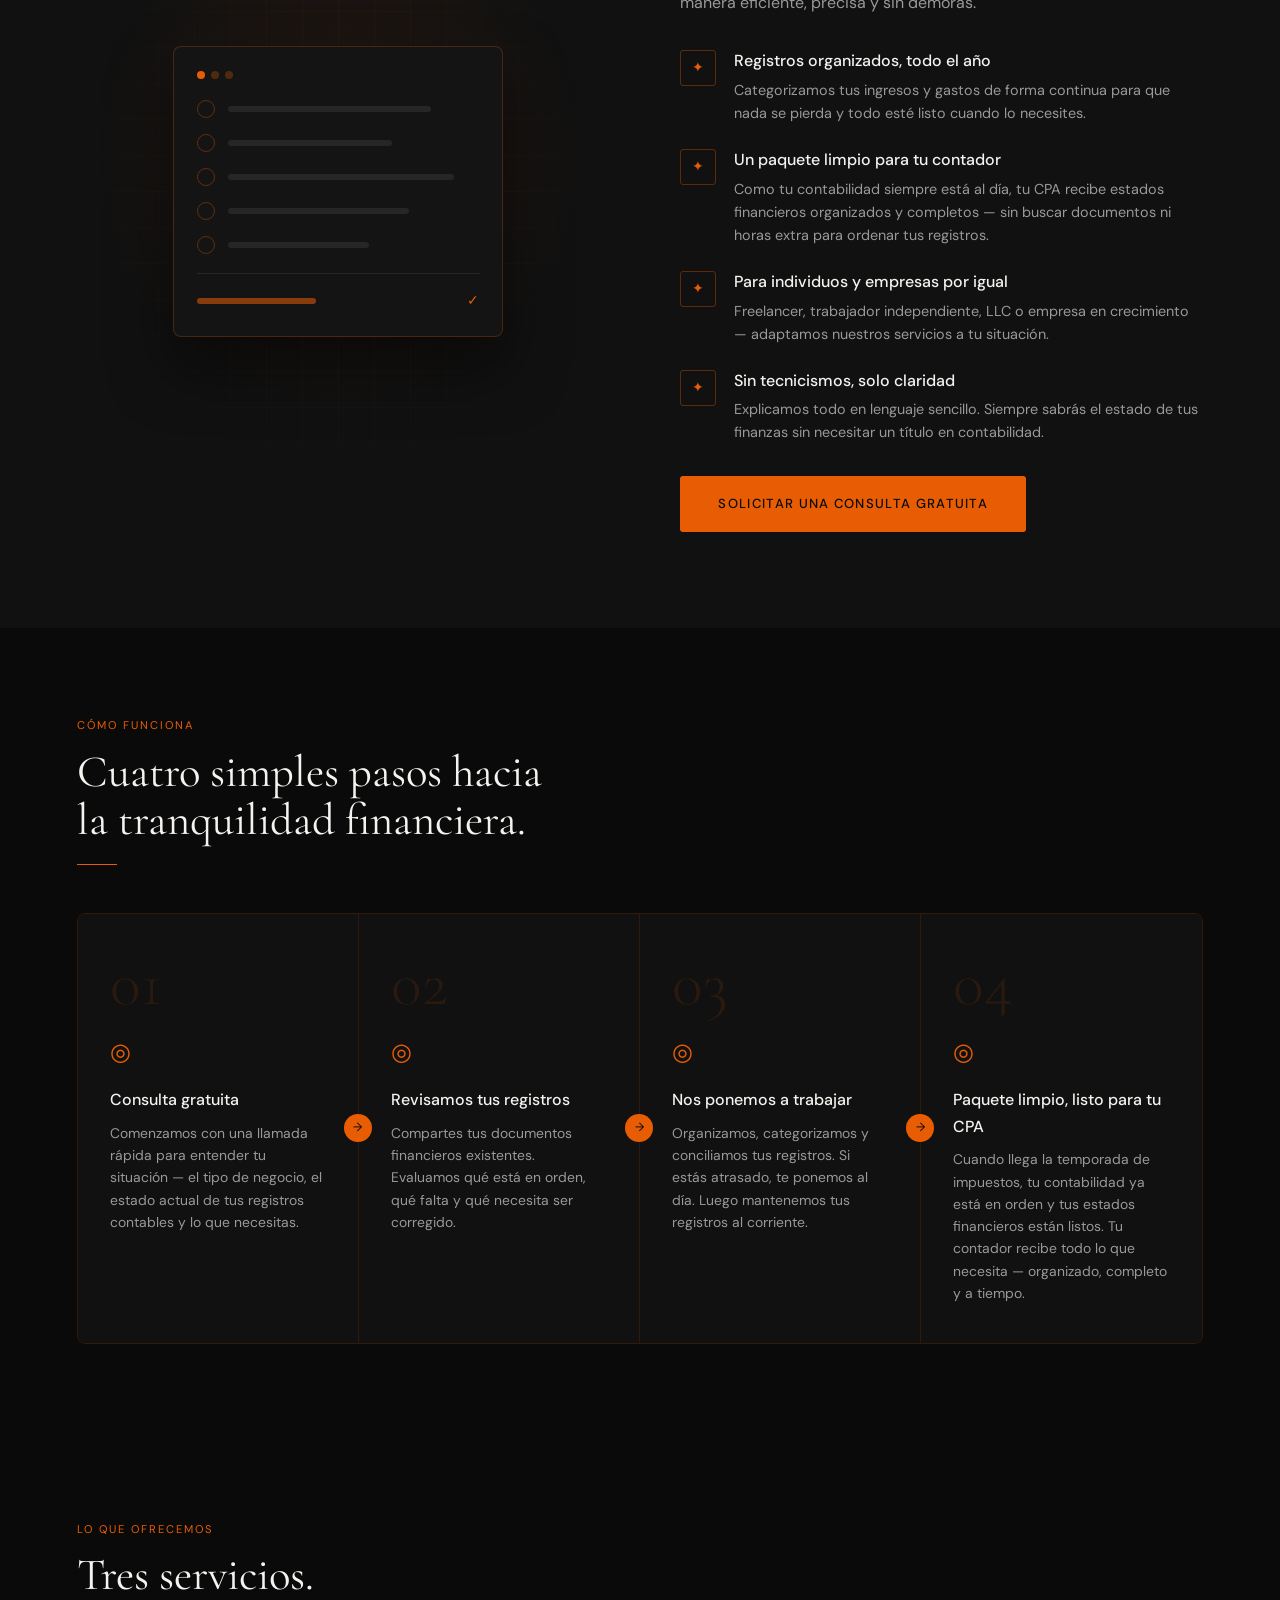
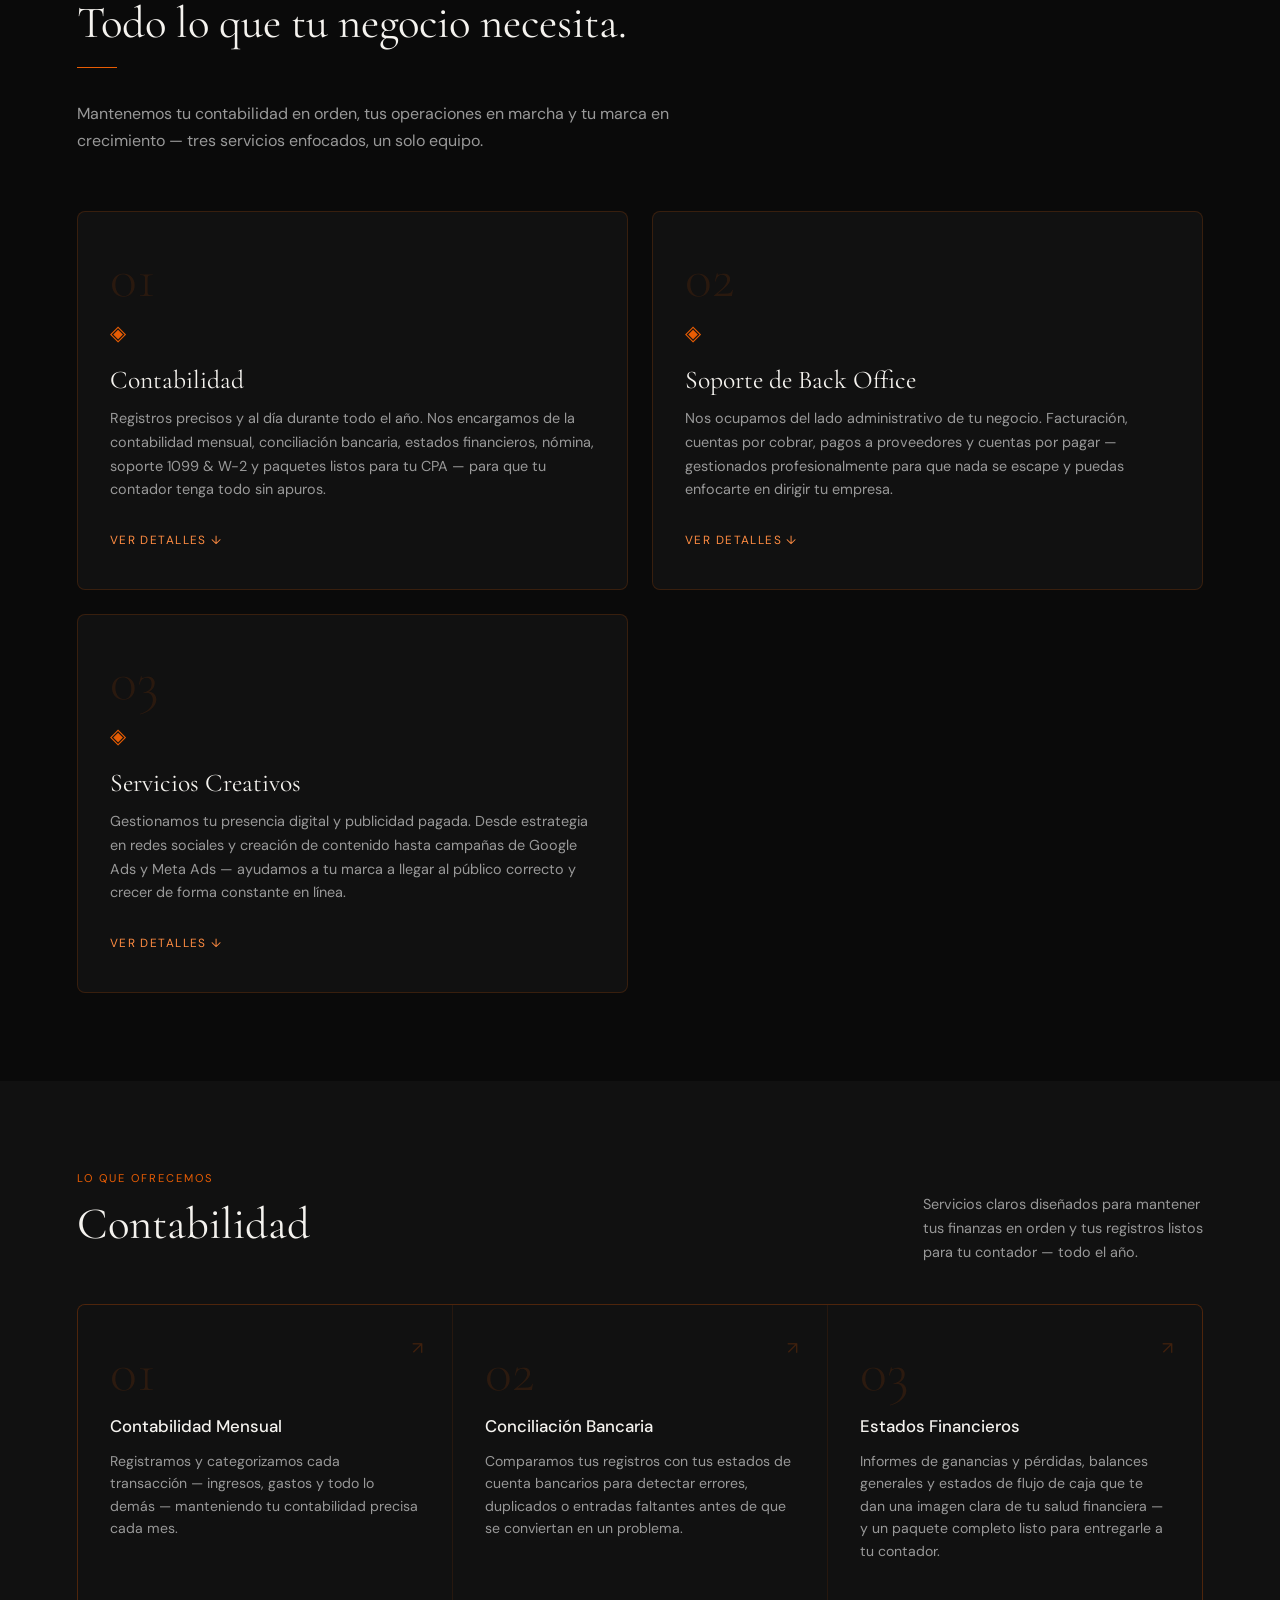
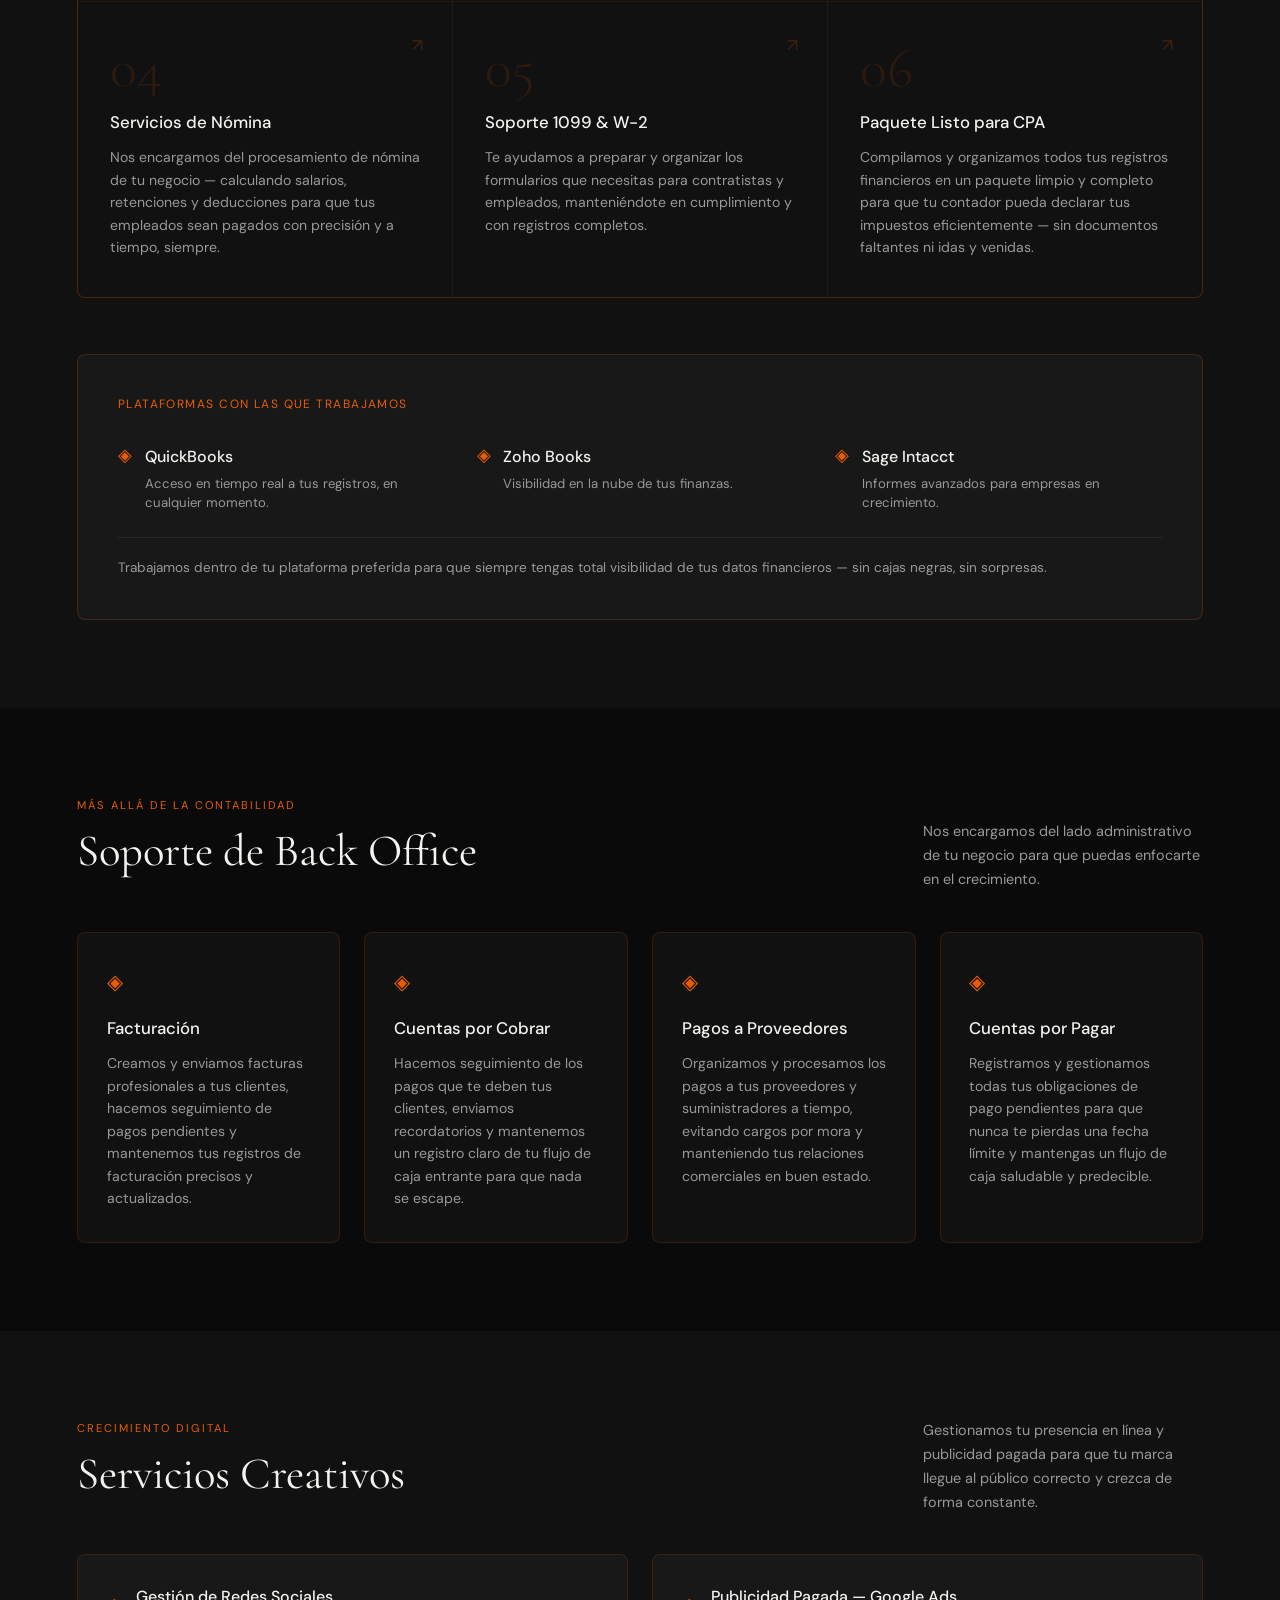
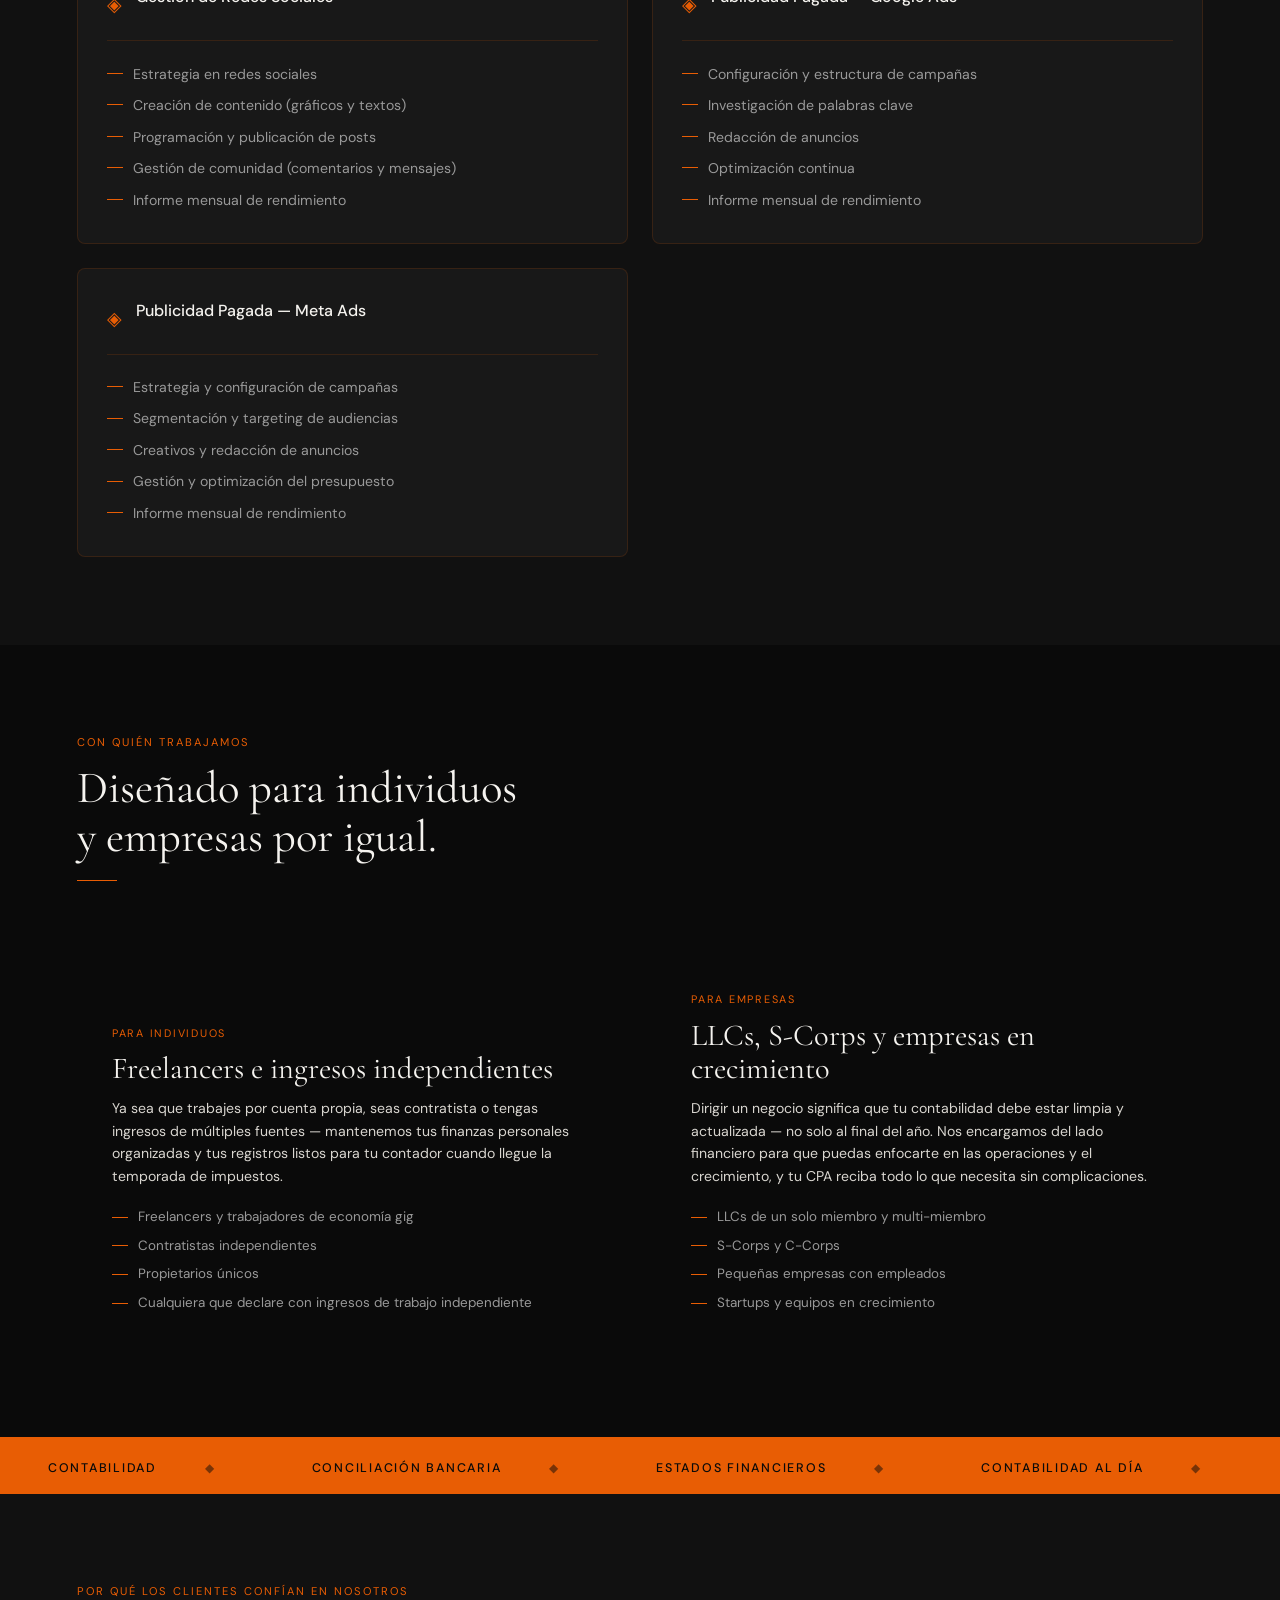
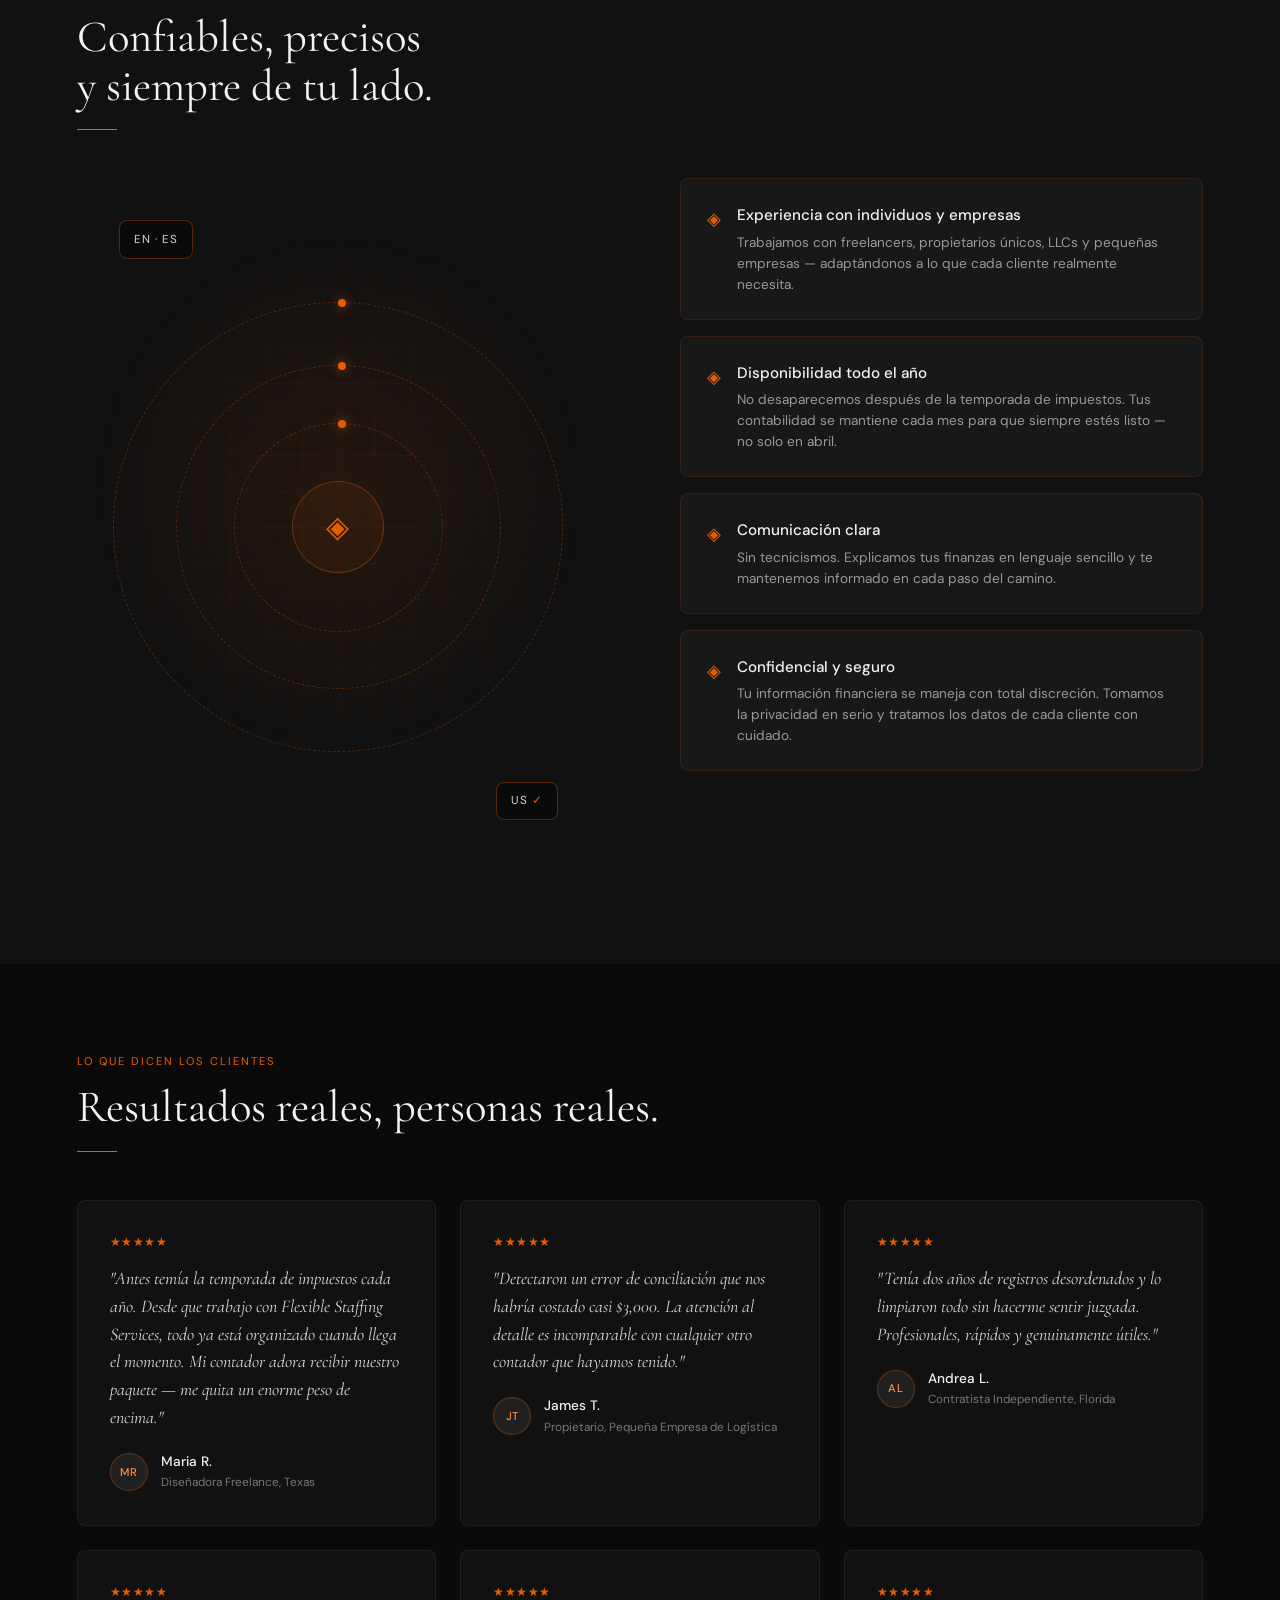
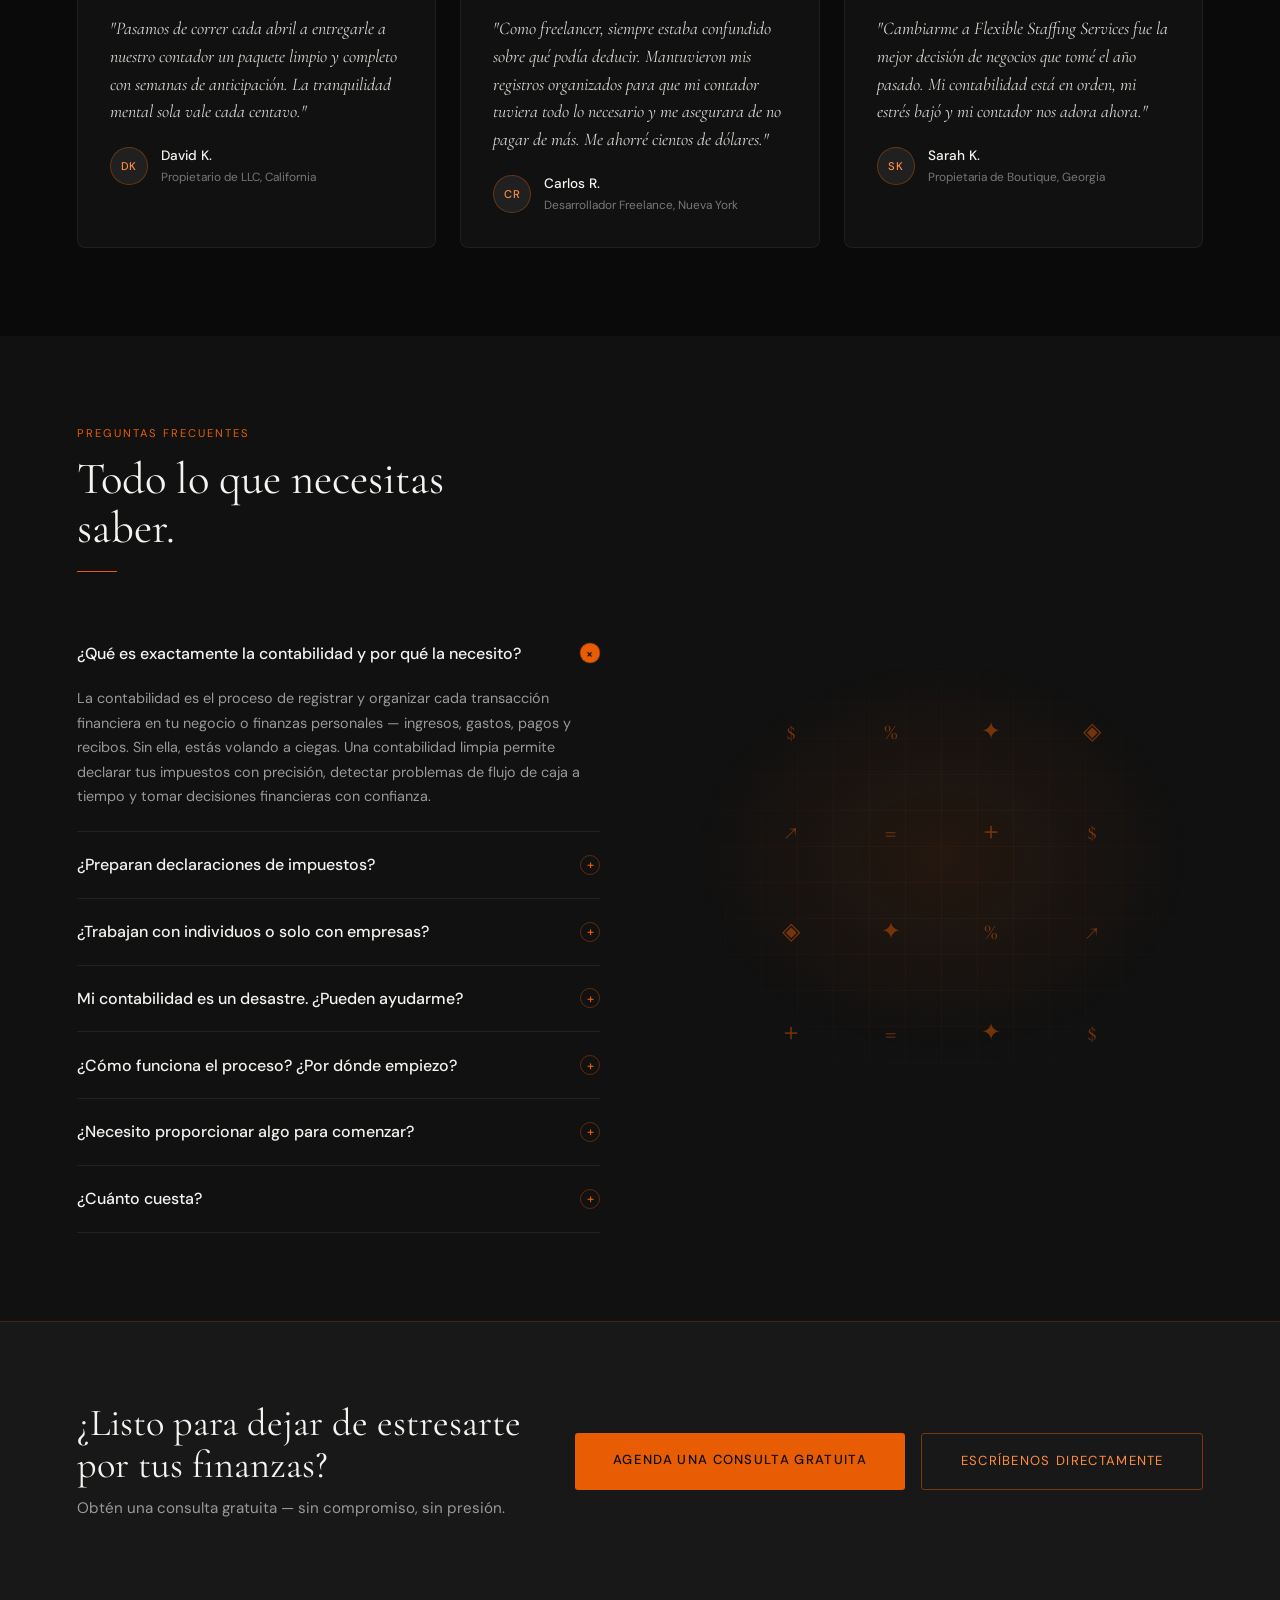
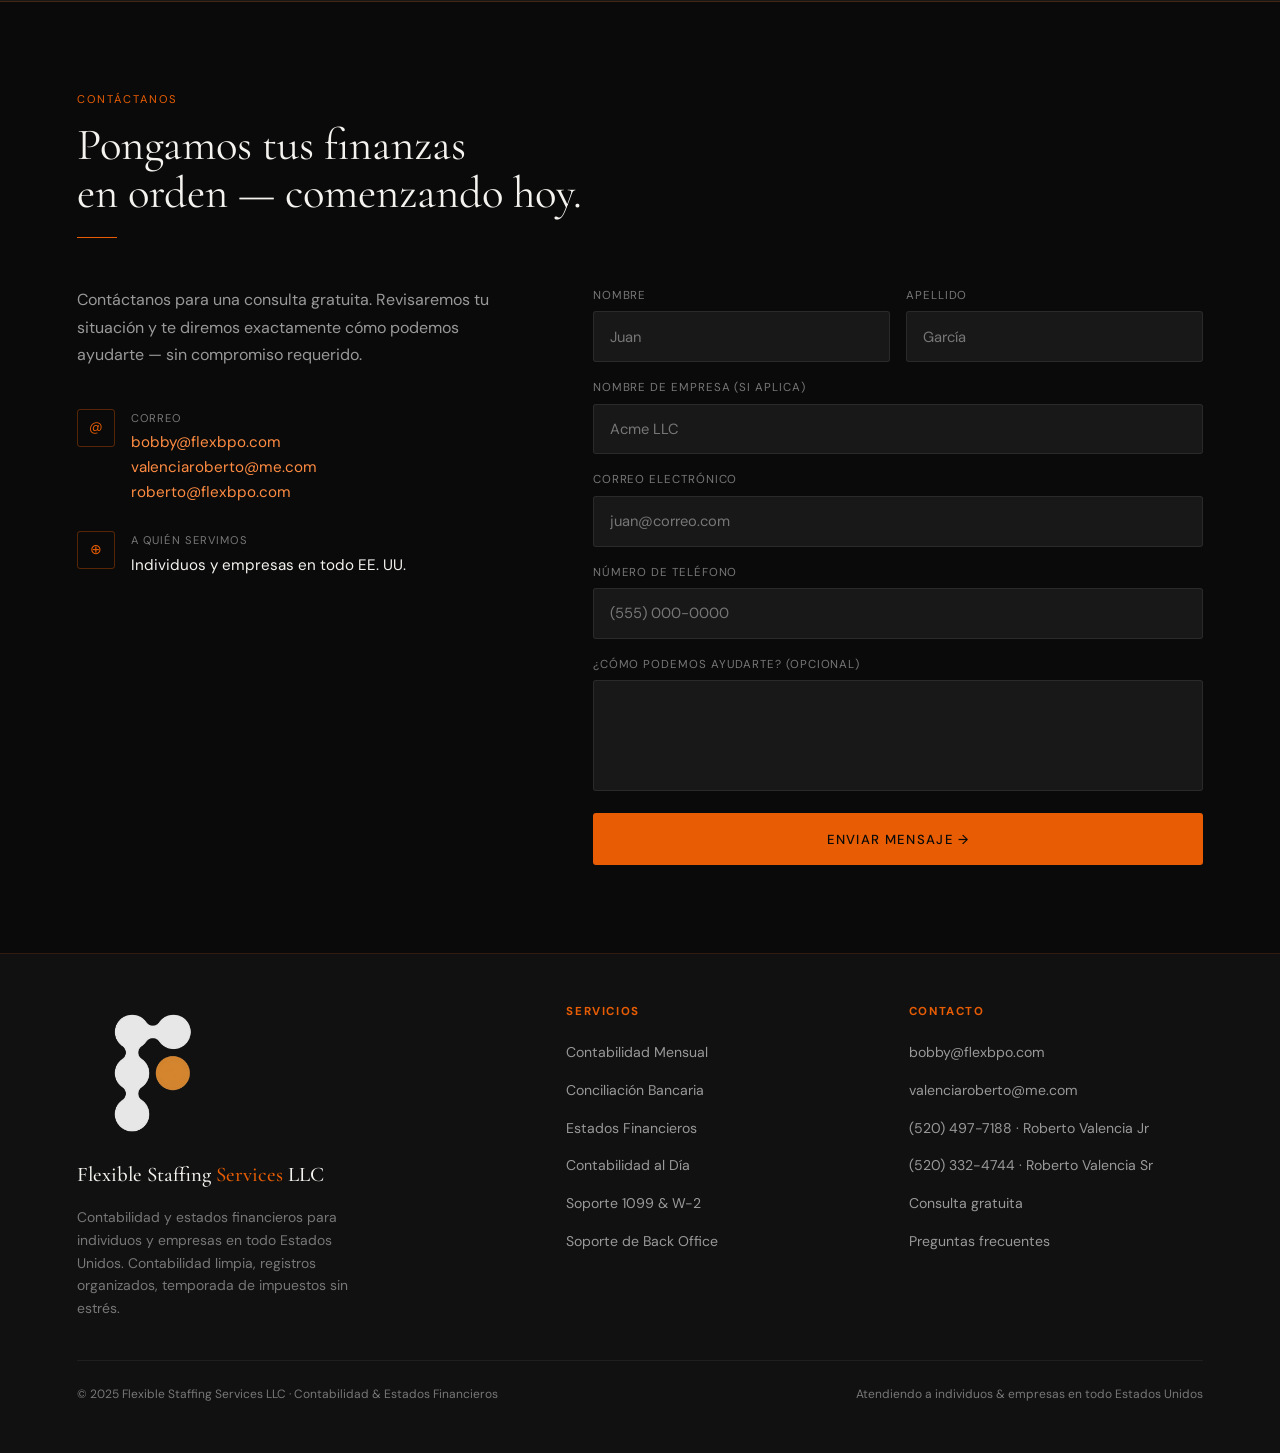
==== commit a30ac354: "Apply new design: replace image placeholders with animated CSS visuals" ====
--- a/index.html
+++ b/index.html
@@ -114,7 +114,28 @@
       </div>
       <div class="hero-right">
         <div class="hero-img-wrap">
-          <img src="/assets/imgs/Gemini_Generated_Image_t8x8gat8x8gat8x8.png" style="width:100%;height:100%;object-fit:cover"/>
+          <div class="fx-visual fx-hero-viz">
+            <div class="fx-grid-bg"></div>
+            <div class="fx-glow"></div>
+            <svg class="fx-trend" viewBox="0 0 400 300" preserveAspectRatio="none" aria-hidden="true">
+              <path class="fx-trend-line" d="M 10 240 C 70 235, 100 200, 150 190 S 240 150, 290 110 S 360 60, 392 42" fill="none"/>
+              <circle class="fx-trend-dot" cx="392" cy="42" r="4"/>
+            </svg>
+            <div class="fx-chip" style="top:8%;left:9%;">+24% <span class="fx-chip-accent">↗</span></div>
+            <div class="fx-chip" style="top:20%;right:8%;animation-delay:1.8s;">P&amp;L <span class="fx-chip-accent">✓</span></div>
+            <div class="fx-chip" style="top:46%;left:6%;animation-delay:3.2s;">1099 · W-2</div>
+            <div class="fx-chip" style="bottom:26%;right:12%;animation-delay:2.4s;">IRS <span class="fx-chip-accent">✓</span></div>
+            <div class="fx-chip" style="bottom:10%;left:14%;animation-delay:4.1s;">Payroll</div>
+            <div class="fx-spark" style="top:14%;left:44%;animation-delay:0s;"></div>
+            <div class="fx-spark" style="top:34%;right:22%;animation-delay:2.2s;"></div>
+            <div class="fx-spark" style="top:58%;left:24%;animation-delay:4.4s;"></div>
+            <div class="fx-spark" style="bottom:18%;right:34%;animation-delay:1.3s;"></div>
+            <div class="fx-spark" style="bottom:34%;left:40%;animation-delay:3.4s;"></div>
+            <div class="fx-spark" style="top:26%;left:20%;animation-delay:5.2s;"></div>
+            <div class="fx-ring" style="top:12%;right:26%;width:56px;animation-delay:1s;"></div>
+            <div class="fx-ring" style="bottom:12%;right:8%;width:80px;animation-delay:3.6s;"></div>
+            <div class="fx-ring" style="bottom:30%;left:8%;width:44px;animation-delay:5.8s;"></div>
+          </div>
           </div>
           <div class="hero-img-badge">
             <img src="flexbpo-logo-nobg.png" alt="FlexBPO" class="hero-badge-logo" />
@@ -157,7 +178,24 @@
       <div class="solution-inner">
         <div class="solution-img-wrap">
           <div class="img-placeholder">
-            <img src="/assets/imgs/Gemini_Generated_Image_t8x8gat8x8gat8x8.png" style="width:100%;height:100%;object-fit:cover"/>
+            <div class="fx-visual">
+              <div class="fx-grid-bg"></div>
+              <div class="fx-chip" style="top:7%;right:8%;">Books <span class="fx-chip-accent">✓</span></div>
+              <div class="fx-spark" style="top:16%;left:14%;animation-delay:1s;"></div>
+              <div class="fx-spark" style="bottom:20%;right:16%;animation-delay:3.1s;"></div>
+              <div class="fx-spark" style="bottom:10%;left:26%;animation-delay:5s;"></div>
+              <div class="fx-ring" style="top:12%;left:8%;width:48px;animation-delay:2s;"></div>
+              <div class="fx-ring" style="bottom:8%;right:6%;width:64px;animation-delay:4.5s;"></div>
+              <div class="fx-doc">
+                <div class="fx-doc-head"><span></span><span></span><span></span></div>
+                <div class="fx-row"><div class="fx-check" style="animation-delay:.3s"></div><div class="fx-row-line" style="width:72%"></div></div>
+                <div class="fx-row"><div class="fx-check" style="animation-delay:1.1s"></div><div class="fx-row-line" style="width:58%"></div></div>
+                <div class="fx-row"><div class="fx-check" style="animation-delay:1.9s"></div><div class="fx-row-line" style="width:80%"></div></div>
+                <div class="fx-row"><div class="fx-check" style="animation-delay:2.7s"></div><div class="fx-row-line" style="width:64%"></div></div>
+                <div class="fx-row"><div class="fx-check" style="animation-delay:3.5s"></div><div class="fx-row-line" style="width:50%"></div></div>
+                <div class="fx-doc-total"><div class="fx-row-line fx-line-accent" style="width:42%"></div><span class="fx-total-mark">✓</span></div>
+              </div>
+            </div>
           </div>
         </div>
         <div>
@@ -606,7 +644,18 @@
       <div class="trust-inner">
         <div class="trust-img-wrap">
           <div class="img-placeholder">
-            <img src="/assets/imgs/Gemini_Generated_Image_t8x8gat8x8gat8x8.png" style="width:100%;height:100%;object-fit:cover"/>
+            <div class="fx-visual">
+              <div class="fx-grid-bg"></div>
+              <div class="fx-chip" style="top:6%;left:8%;">EN · ES</div>
+              <div class="fx-chip" style="bottom:8%;right:8%;animation-delay:2.6s;">US <span class="fx-chip-accent">✓</span></div>
+              <div class="fx-spark" style="top:20%;right:14%;animation-delay:0.8s;"></div>
+              <div class="fx-spark" style="bottom:24%;left:12%;animation-delay:2.9s;"></div>
+              <div class="fx-spark" style="top:38%;left:22%;animation-delay:4.7s;"></div>
+              <div class="fx-orbit" style="width:86%;animation-duration:38s;"><span class="fx-dot"></span></div>
+              <div class="fx-orbit" style="width:62%;animation-duration:26s;animation-direction:reverse;"><span class="fx-dot"></span></div>
+              <div class="fx-orbit" style="width:40%;animation-duration:18s;"><span class="fx-dot"></span></div>
+              <div class="fx-core">◈</div>
+            </div>
           </div>
         </div>
         <div class="trust-right">
@@ -878,7 +927,33 @@
         </div>
         <div class="faq-img-wrap">
           <div class="img-placeholder">
-            <img src="/assets/imgs/Gemini_Generated_Image_t8x8gat8x8gat8x8.png" style="width:100%;height:100%;object-fit:cover"/>
+            <div class="fx-visual">
+              <div class="fx-grid-bg"></div>
+              <div class="fx-spark" style="top:8%;left:12%;animation-delay:0.5s;"></div>
+              <div class="fx-spark" style="top:14%;right:10%;animation-delay:2.4s;"></div>
+              <div class="fx-spark" style="bottom:10%;left:18%;animation-delay:4.2s;"></div>
+              <div class="fx-spark" style="bottom:16%;right:16%;animation-delay:5.8s;"></div>
+              <div class="fx-ring" style="top:6%;right:22%;width:52px;animation-delay:1.4s;"></div>
+              <div class="fx-ring" style="bottom:6%;left:8%;width:68px;animation-delay:3.9s;"></div>
+              <div class="fx-glyphs">
+                <div class="fx-glyph" style="animation-delay:0s">$</div>
+                <div class="fx-glyph" style="animation-delay:.5s">%</div>
+                <div class="fx-glyph" style="animation-delay:1s">✦</div>
+                <div class="fx-glyph" style="animation-delay:1.5s">◈</div>
+                <div class="fx-glyph" style="animation-delay:2s">↗</div>
+                <div class="fx-glyph" style="animation-delay:2.5s">=</div>
+                <div class="fx-glyph" style="animation-delay:3s">＋</div>
+                <div class="fx-glyph" style="animation-delay:3.5s">$</div>
+                <div class="fx-glyph" style="animation-delay:4s">◈</div>
+                <div class="fx-glyph" style="animation-delay:4.5s">✦</div>
+                <div class="fx-glyph" style="animation-delay:5s">%</div>
+                <div class="fx-glyph" style="animation-delay:5.5s">↗</div>
+                <div class="fx-glyph" style="animation-delay:6s">＋</div>
+                <div class="fx-glyph" style="animation-delay:6.5s">=</div>
+                <div class="fx-glyph" style="animation-delay:7s">✦</div>
+                <div class="fx-glyph" style="animation-delay:7.5s">$</div>
+              </div>
+            </div>
           </div>
         </div>
       </div>
@@ -936,36 +1011,42 @@
           </div>
         </div>
         <div>
-          <div class="form-grid">
+          <div id="form-success-es" style="display:none; padding: 3rem 1rem; text-align:center;">
+            <p style="font-size:1.1rem; color: var(--orange); margin-bottom:0.5rem;">✓ Mensaje enviado</p>
+            <p style="color: var(--gray-light); font-size:0.95rem;">Nos pondremos en contacto contigo pronto.</p>
+          </div>
+          <form id="contact-form-es" name="contact-es" method="POST" data-netlify="true" class="form-grid">
+            <input type="hidden" name="form-name" value="contact-es" />
             <div class="form-group">
-              <label>Nombre</label><input type="text" placeholder="Juan" />
+              <label>Nombre</label><input type="text" name="nombre" placeholder="Juan" required />
             </div>
             <div class="form-group">
-              <label>Apellido</label><input type="text" placeholder="García" />
+              <label>Apellido</label><input type="text" name="apellido" placeholder="García" required />
             </div>
             <div class="form-group full">
               <label>Nombre de empresa (si aplica)</label
-              ><input type="text" placeholder="Acme LLC" />
+              ><input type="text" name="empresa" placeholder="Acme LLC" />
             </div>
             <div class="form-group full">
               <label>Correo electrónico</label
-              ><input type="email" placeholder="juan@correo.com" />
+              ><input type="email" name="correo" placeholder="juan@correo.com" required />
             </div>
             <div class="form-group full">
               <label>Número de teléfono</label
-              ><input type="tel" placeholder="(555) 000-0000" />
+              ><input type="tel" name="telefono" placeholder="(555) 000-0000" />
             </div>
             <div class="form-group full">
               <label>¿Cómo podemos ayudarte? (opcional)</label
               ><textarea
+                name="mensaje"
                 rows="4"
                 placeholder=""
               ></textarea>
             </div>
             <div class="form-submit">
-              <button type="button">Enviar mensaje →</button>
-            </div>
-          </div>
+              <button type="submit">Enviar mensaje →</button>
+            </div>
+          </form>
         </div>
       </div>
     </section>
@@ -1050,5 +1131,19 @@
         });
       });
     </script>
+    <script>
+      document.getElementById('contact-form-es').addEventListener('submit', function(e) {
+        e.preventDefault();
+        const form = e.target;
+        fetch('/', {
+          method: 'POST',
+          headers: { 'Content-Type': 'application/x-www-form-urlencoded' },
+          body: new URLSearchParams(new FormData(form)).toString()
+        }).then(() => {
+          form.style.display = 'none';
+          document.getElementById('form-success-es').style.display = 'block';
+        });
+      });
+    </script>
   </body>
 </html>
--- a/styles.css
+++ b/styles.css
@@ -412,10 +412,7 @@
 .hero-img-wrap {
   width: 100%;
   aspect-ratio: 4/5;
-  border-radius: var(--radius-lg);
-  overflow: hidden;
   position: relative;
-  border: 0.5px solid rgba(232, 93, 4, 0.12);
 }
 .hero-img-badge {
   position: absolute;
@@ -495,9 +492,6 @@
 }
 .solution-img-wrap {
   aspect-ratio: 3/4;
-  border-radius: var(--radius-lg);
-  overflow: hidden;
-  border: 0.5px solid rgba(232, 93, 4, 0.12);
 }
 .solution-points {
   display: flex;
@@ -1014,9 +1008,6 @@
 }
 .trust-img-wrap {
   aspect-ratio: 3/4;
-  border-radius: var(--radius-lg);
-  overflow: hidden;
-  border: 0.5px solid rgba(232, 93, 4, 0.12);
   position: sticky;
   top: 120px;
 }
@@ -1198,9 +1189,6 @@
 }
 .faq-img-wrap {
   aspect-ratio: 1/1;
-  border-radius: var(--radius-lg);
-  overflow: hidden;
-  border: 0.5px solid rgba(232, 93, 4, 0.12);
   position: sticky;
   top: 120px;
 }
@@ -1678,3 +1666,297 @@
     font-size: 0.78rem;
   }
 }
+
+/* ── DECORATIVE VISUALS (image replacements) ── */
+.fx-visual {
+  position: relative;
+  width: 100%;
+  height: 100%;
+  min-height: 260px;
+  background: radial-gradient(ellipse 70% 55% at 50% 45%, rgba(232, 93, 4, 0.09) 0%, transparent 68%);
+  display: flex;
+  align-items: center;
+  justify-content: center;
+}
+.fx-grid-bg {
+  position: absolute;
+  inset: -12%;
+  background-image:
+    linear-gradient(rgba(232, 93, 4, 0.05) 1px, transparent 1px),
+    linear-gradient(90deg, rgba(232, 93, 4, 0.05) 1px, transparent 1px);
+  background-size: 36px 36px;
+  -webkit-mask-image: radial-gradient(ellipse 60% 55% at 50% 50%, black 30%, transparent 75%);
+  mask-image: radial-gradient(ellipse 60% 55% at 50% 50%, black 30%, transparent 75%);
+}
+.fx-glow {
+  position: absolute;
+  width: 60%;
+  aspect-ratio: 1;
+  border-radius: 50%;
+  background: radial-gradient(circle, rgba(232, 93, 4, 0.14) 0%, transparent 70%);
+  animation: fxPulse 5s ease-in-out infinite;
+}
+/* hero bars */
+.fx-bars {
+  position: relative;
+  z-index: 1;
+  display: flex;
+  align-items: flex-end;
+  gap: 12px;
+  height: 42%;
+  width: 62%;
+  justify-content: center;
+}
+.fx-bar {
+  flex: 1;
+  max-width: 30px;
+  background: linear-gradient(to top, rgba(232, 93, 4, 0.25), var(--orange));
+  border-radius: 3px 3px 0 0;
+  transform-origin: bottom;
+  animation: fxGrow 3s ease-in-out infinite alternate;
+}
+.fx-bar:nth-child(2n) { animation-delay: 0.6s; }
+.fx-bar:nth-child(3n) { animation-delay: 1.2s; }
+.fx-chip {
+  position: absolute;
+  z-index: 2;
+  background: rgba(10, 10, 10, 0.85);
+  backdrop-filter: blur(6px);
+  border: 0.5px solid var(--orange-border);
+  border-radius: var(--radius-lg);
+  padding: 0.55rem 0.9rem;
+  font-size: 0.72rem;
+  letter-spacing: 0.08em;
+  color: var(--white-soft);
+  white-space: nowrap;
+  animation: fxFloat 5.5s ease-in-out infinite;
+}
+.fx-chip-accent { color: var(--orange); }
+/* solution ledger */
+.fx-doc {
+  position: relative;
+  z-index: 1;
+  width: 66%;
+  max-width: 330px;
+  background: #141414;
+  border: 0.5px solid rgba(232, 93, 4, 0.25);
+  border-radius: var(--radius-lg);
+  padding: 1.5rem 1.4rem;
+  display: flex;
+  flex-direction: column;
+  gap: 1rem;
+  box-shadow: 0 30px 60px rgba(0, 0, 0, 0.5);
+}
+.fx-doc-head {
+  display: flex;
+  gap: 6px;
+  margin-bottom: 0.3rem;
+}
+.fx-doc-head span {
+  width: 8px;
+  height: 8px;
+  border-radius: 50%;
+  background: rgba(232, 93, 4, 0.3);
+}
+.fx-doc-head span:first-child { background: var(--orange); }
+.fx-row {
+  display: flex;
+  align-items: center;
+  gap: 0.8rem;
+}
+.fx-row-line {
+  height: 6px;
+  border-radius: 3px;
+  background: rgba(255, 255, 255, 0.08);
+}
+.fx-check {
+  width: 18px;
+  height: 18px;
+  flex-shrink: 0;
+  border: 1px solid var(--orange-border);
+  border-radius: 50%;
+  display: flex;
+  align-items: center;
+  justify-content: center;
+}
+.fx-check::before {
+  content: "✓";
+  font-size: 10px;
+  color: var(--orange);
+  opacity: 0;
+  animation: inherit;
+  animation-name: fxCheck;
+  animation-duration: 7s;
+  animation-timing-function: ease;
+  animation-iteration-count: infinite;
+  animation-delay: inherit;
+}
+.fx-doc-total {
+  display: flex;
+  align-items: center;
+  justify-content: space-between;
+  gap: 0.8rem;
+  border-top: 0.5px solid rgba(255, 255, 255, 0.08);
+  padding-top: 1rem;
+  margin-top: 0.2rem;
+}
+.fx-line-accent { background: rgba(232, 93, 4, 0.55); }
+.fx-total-mark {
+  color: var(--orange);
+  font-size: 0.85rem;
+  animation: fxPulse 3s ease-in-out infinite;
+}
+/* trust orbits */
+.fx-orbit {
+  position: absolute;
+  inset: 0;
+  margin: auto;
+  aspect-ratio: 1;
+  max-width: 86%;
+  max-height: 86%;
+  border: 0.5px dashed rgba(232, 93, 4, 0.3);
+  border-radius: 50%;
+  animation: fxSpin 30s linear infinite;
+}
+.fx-dot {
+  position: absolute;
+  top: -4px;
+  left: 50%;
+  width: 8px;
+  height: 8px;
+  border-radius: 50%;
+  background: var(--orange);
+  box-shadow: 0 0 12px rgba(232, 93, 4, 0.7);
+}
+.fx-core {
+  position: relative;
+  z-index: 1;
+  width: 92px;
+  height: 92px;
+  border-radius: 50%;
+  border: 0.5px solid var(--orange-border);
+  background: rgba(232, 93, 4, 0.07);
+  display: flex;
+  align-items: center;
+  justify-content: center;
+  font-size: 1.9rem;
+  color: var(--orange);
+  animation: fxPulse 3.5s ease-in-out infinite;
+}
+/* faq glyph grid */
+.fx-glyphs {
+  position: relative;
+  z-index: 1;
+  display: grid;
+  grid-template-columns: repeat(4, 1fr);
+  gap: 14px;
+  width: 74%;
+  max-width: 420px;
+  aspect-ratio: 1;
+}
+.fx-glyph {
+  display: flex;
+  align-items: center;
+  justify-content: center;
+  font-family: "Cormorant Garamond", serif;
+  font-size: clamp(1rem, 2vw, 1.5rem);
+  color: rgba(232, 93, 4, 0.45);
+  animation: fxGlyph 8s ease-in-out infinite;
+}
+@keyframes fxGrow {
+  from { transform: scaleY(0.55); }
+  to { transform: scaleY(1); }
+}
+@keyframes fxFloat {
+  0%, 100% { transform: translateY(0); }
+  50% { transform: translateY(-9px); }
+}
+@keyframes fxPulse {
+  0%, 100% { opacity: 0.55; transform: scale(0.97); }
+  50% { opacity: 1; transform: scale(1); }
+}
+@keyframes fxSpin {
+  to { transform: rotate(360deg); }
+}
+@keyframes fxCheck {
+  0%, 8% { opacity: 0; transform: scale(0.4); }
+  14%, 78% { opacity: 1; transform: scale(1); }
+  88%, 100% { opacity: 0; transform: scale(0.4); }
+}
+@keyframes fxGlyph {
+  0%, 100% { opacity: 0.3; transform: scale(0.94); }
+  12% { opacity: 1; transform: scale(1); color: var(--orange); }
+  30% { opacity: 0.3; transform: scale(0.94); }
+}
+@media (prefers-reduced-motion: reduce) {
+  .fx-visual *, .fx-visual { animation: none !important; }
+}
+
+/* hero trend line */
+.fx-trend {
+  position: absolute;
+  inset: 16% 8% 16% 8%;
+  width: 84%;
+  height: 68%;
+  z-index: 0;
+  overflow: visible;
+}
+.fx-trend-line {
+  stroke: rgba(232, 93, 4, 0.35);
+  stroke-width: 1.5;
+  stroke-dasharray: 600;
+  stroke-dashoffset: 600;
+  animation: fxTrace 6s ease-out infinite;
+}
+.fx-trend-dot {
+  fill: var(--orange);
+  opacity: 0;
+  animation: fxDotIn 6s ease-out infinite;
+  filter: drop-shadow(0 0 6px rgba(232, 93, 4, 0.8));
+}
+@keyframes fxTrace {
+  0% { stroke-dashoffset: 600; }
+  45%, 82% { stroke-dashoffset: 0; opacity: 1; }
+  95%, 100% { stroke-dashoffset: 0; opacity: 0; }
+}
+@keyframes fxDotIn {
+  0%, 40% { opacity: 0; }
+  50%, 82% { opacity: 1; }
+  95%, 100% { opacity: 0; }
+}
+
+/* hero ambient elements */
+.fx-spark {
+  position: absolute;
+  width: 5px;
+  height: 5px;
+  border-radius: 50%;
+  background: var(--orange);
+  opacity: 0;
+  animation: fxSpark 6.5s ease-in-out infinite;
+}
+.fx-ring {
+  position: absolute;
+  aspect-ratio: 1;
+  border-radius: 50%;
+  border: 0.5px solid rgba(232, 93, 4, 0.28);
+  opacity: 0;
+  animation: fxRing 7s ease-in-out infinite;
+}
+@keyframes fxSpark {
+  0%, 100% { opacity: 0; transform: scale(0.4) translateY(4px); }
+  18% { opacity: 0.85; transform: scale(1) translateY(0); }
+  40% { opacity: 0; transform: scale(0.5) translateY(-8px); }
+}
+@keyframes fxRing {
+  0%, 100% { opacity: 0; transform: scale(0.7); }
+  25%, 60% { opacity: 0.6; transform: scale(1); }
+  85% { opacity: 0; transform: scale(1.15); }
+}
+
+/* remove placeholder box around decorative visuals */
+.img-placeholder:has(.fx-visual) {
+  background: none;
+  border-radius: 0;
+  min-height: 0;
+}
